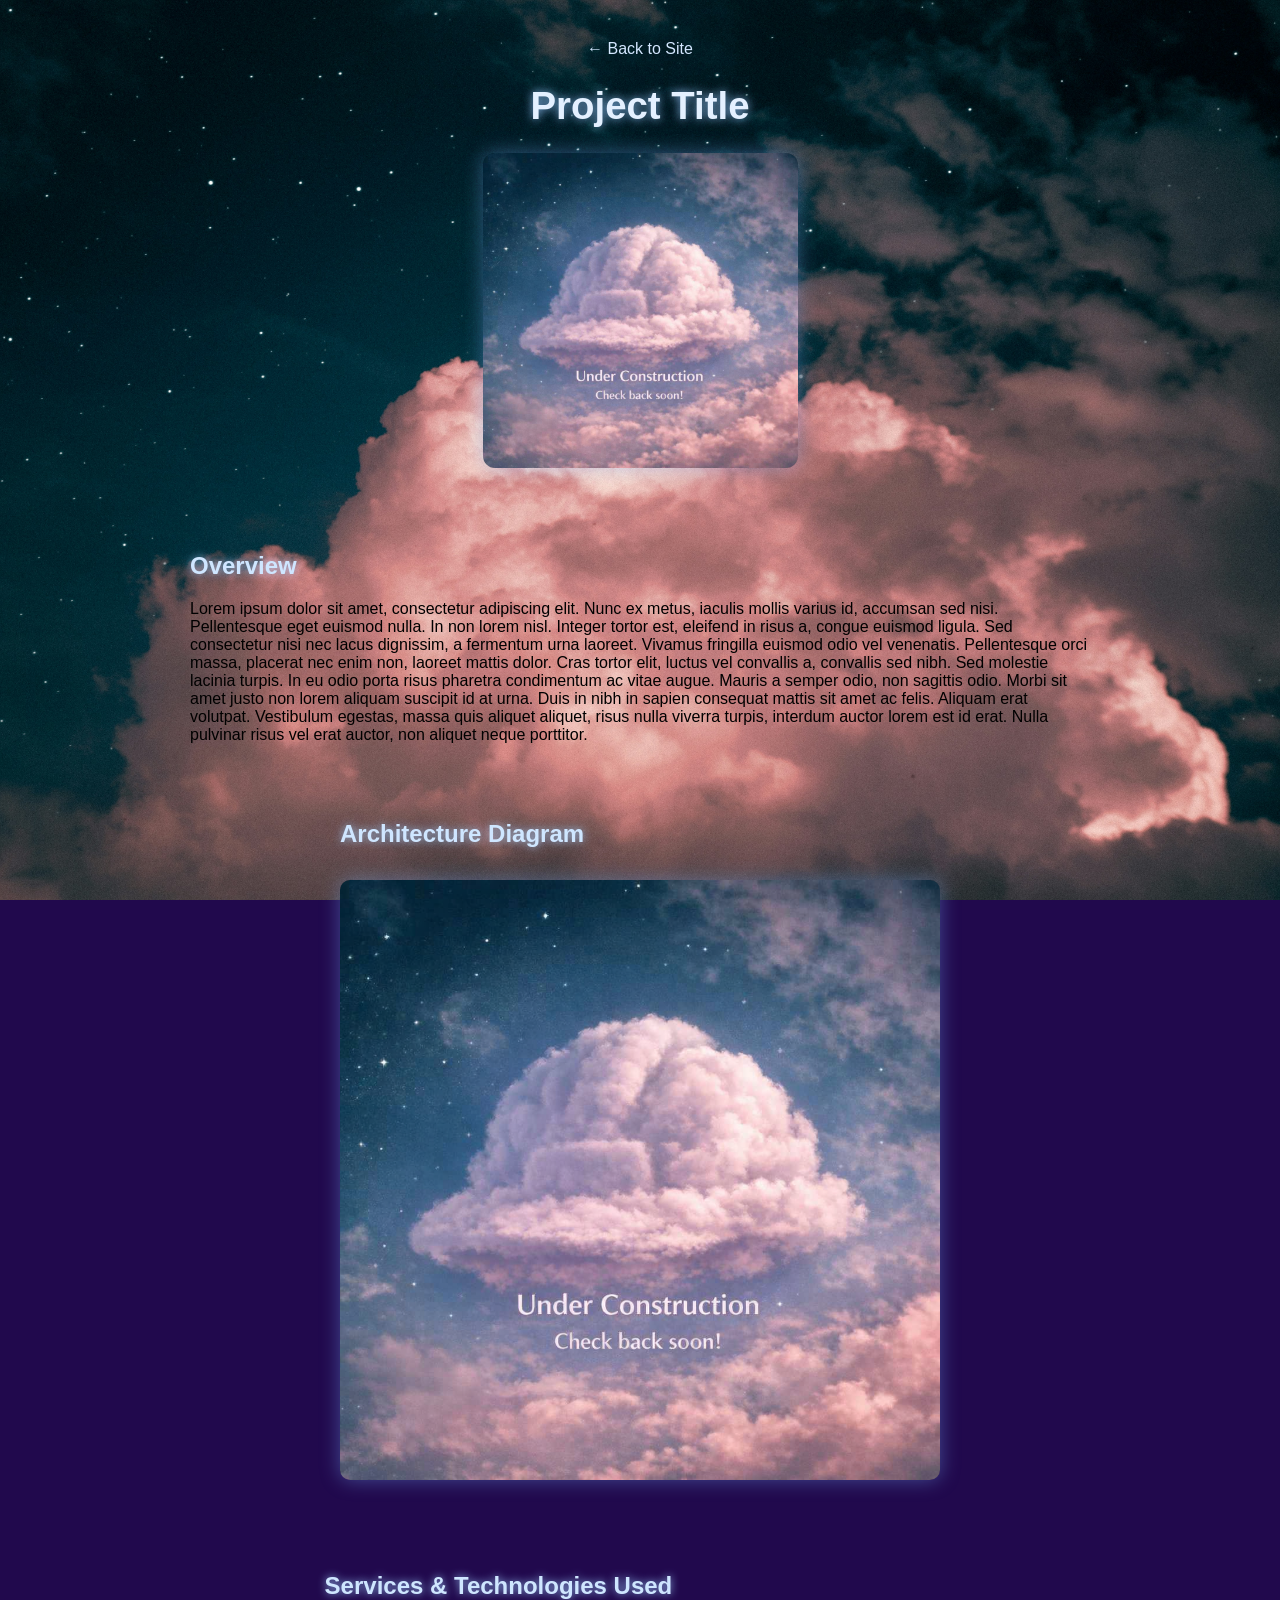
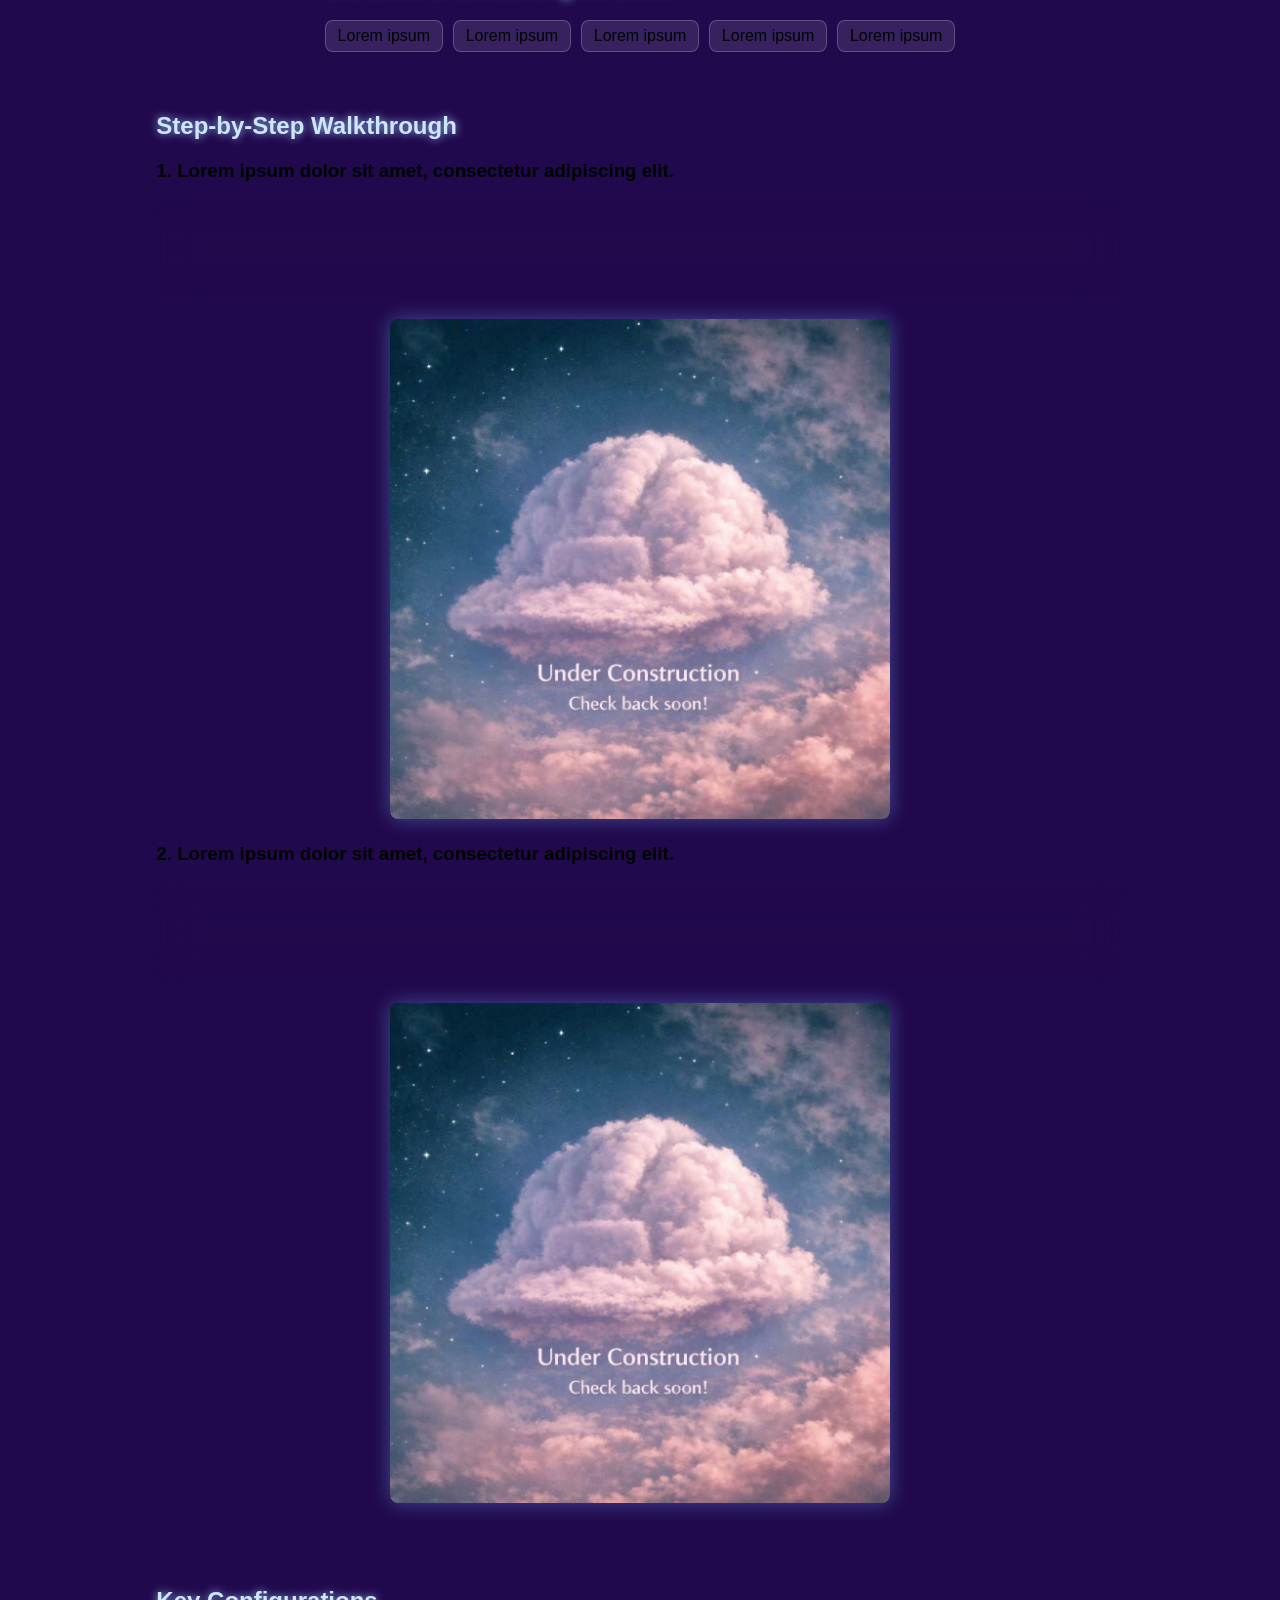
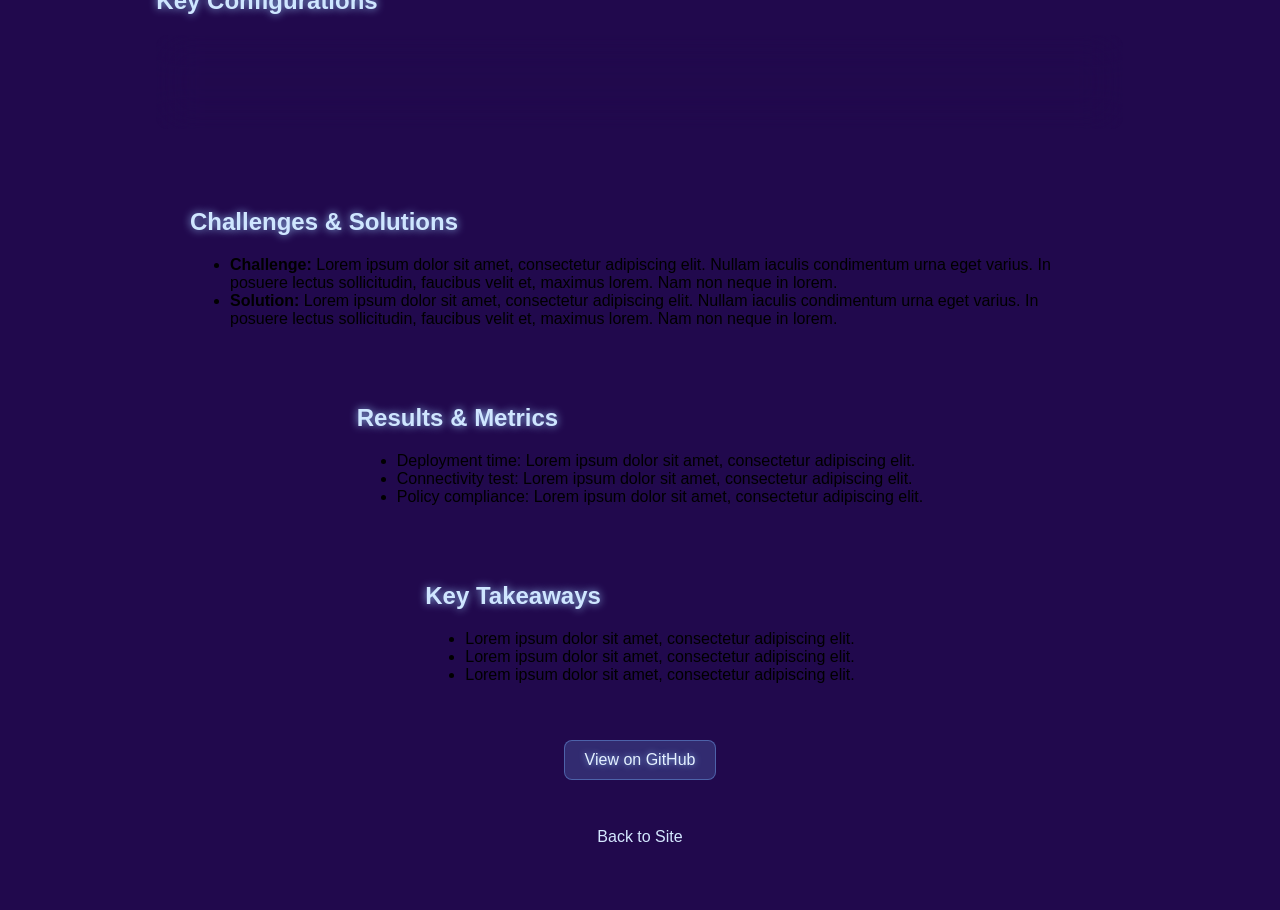
==== projects/ProjectPage1.html @ 09b56ee0 "Refactor file structure + Project 1 page updates" ====
<!DOCTYPE html>
<html lang="en">
<head>
  <meta charset="UTF-8">
  <title>Project Title</title>

  <!-- Global site styles -->
  <link rel="stylesheet" href="../styles.css">

  <!-- Project-specific overrides -->
  <link rel="stylesheet" href="../assets/css/project.css">

  <style>
  html, body {
    overflow: auto !important;
    height: auto !important;
  }
</style>
</head>

<body>

  <div class="page project-page">

    <!-- Navigation Back -->
    <a href="../index.html#projects" class="back-link">← Back to Site</a>

    <!-- 1. Hero Banner -->
    <header class="project-hero">
      <h1 class="project-title">Project Title</h1>
      <img src="../assets/images/site/Under Construction Cloud WITH TEXT.png" alt="Under Construction" class="hero-diagram under-construction-img">
    </header>

    <!-- 2. Overview -->
    <section class="project-section">
      <h2>Overview</h2>
      <p>
        

Lorem ipsum dolor sit amet, consectetur adipiscing elit. Nunc ex metus, iaculis mollis varius id, accumsan sed nisi. Pellentesque eget euismod nulla. In non lorem nisl. Integer tortor est, eleifend in risus a, congue euismod ligula. Sed consectetur nisi nec lacus dignissim, a fermentum urna laoreet. Vivamus fringilla euismod odio vel venenatis. Pellentesque orci massa, placerat nec enim non, laoreet mattis dolor. Cras tortor elit, luctus vel convallis a, convallis sed nibh. Sed molestie lacinia turpis. In eu odio porta risus pharetra condimentum ac vitae augue. Mauris a semper odio, non sagittis odio. Morbi sit amet justo non lorem aliquam suscipit id at urna. Duis in nibh in sapien consequat mattis sit amet ac felis. Aliquam erat volutpat. Vestibulum egestas, massa quis aliquet aliquet, risus nulla viverra turpis, interdum auctor lorem est id erat. Nulla pulvinar risus vel erat auctor, non aliquet neque porttitor. 
      </p>
    </section>

    <!-- 3. Architecture Diagram (Full Width) -->
    <section class="project-section">
      <h2>Architecture Diagram</h2>
      <img src="../assets/images/site/Under Construction Cloud WITH TEXT.png" alt="Architecture Diagram" class="full-diagram architecture-placeholder">
    </section>

    <!-- 4. Services & Technologies Used -->
    <section class="project-section">
      <h2>Services & Technologies Used</h2>
      <div class="service-badges">
        <span class="badge">Lorem ipsum</span>
        <span class="badge">Lorem ipsum</span>
        <span class="badge">Lorem ipsum</span>
        <span class="badge">Lorem ipsum</span>
        <span class="badge">Lorem ipsum</span>
      </div>
    </section>

    <!-- 5. Step-by-Step Walkthrough -->
    <section class="project-section">
      <h2>Step-by-Step Walkthrough</h2>

      <h3>1. Lorem ipsum dolor sit amet, consectetur adipiscing elit.</h3>
      <pre><code>
Lorem ipsum dolor sit amet, consectetur adipiscing elit. Nullam iaculis condimentum urna eget varius.
      </code></pre>

      <img src="../assets/images/site/Under Construction Cloud WITH TEXT.png" class="screenshot screenshot-placeholder">

      <h3>2. Lorem ipsum dolor sit amet, consectetur adipiscing elit.</h3>
      <pre><code>
Lorem ipsum dolor sit amet, consectetur adipiscing elit. Nullam iaculis condimentum urna eget varius.
      </code></pre>

      <img src="../assets/images/site/Under Construction Cloud WITH TEXT.png" class="screenshot screenshot-placeholder">

      <!-- Add as many steps as you want -->
    </section>

    <!-- 6. Key Configurations -->
    <section class="project-section">
      <h2>Key Configurations</h2>
      <pre><code>
Lorem ipsum dolor sit amet, consectetur adipiscing elit. Nullam iaculis condimentum urna eget varius.
      </code></pre>
    </section>

    <!-- 7. Challenges & Solutions -->
    <section class="project-section">
      <h2>Challenges & Solutions</h2>
      <ul>
        <li><strong>Challenge:</strong> Lorem ipsum dolor sit amet, consectetur adipiscing elit. Nullam iaculis condimentum urna eget varius. In posuere lectus sollicitudin, faucibus velit et, maximus lorem. Nam non neque in lorem. </li>
        <li><strong>Solution:</strong> Lorem ipsum dolor sit amet, consectetur adipiscing elit. Nullam iaculis condimentum urna eget varius. In posuere lectus sollicitudin, faucibus velit et, maximus lorem. Nam non neque in lorem. </li>
      </ul>
    </section>

    <!-- 8. Results & Metrics -->
    <section class="project-section">
      <h2>Results & Metrics</h2>
      <ul>
        <li>Deployment time: Lorem ipsum dolor sit amet, consectetur adipiscing elit.</li>
        <li>Connectivity test: Lorem ipsum dolor sit amet, consectetur adipiscing elit.</li>
        <li>Policy compliance: Lorem ipsum dolor sit amet, consectetur adipiscing elit.</li>
      </ul>
    </section>

    <!-- 9. Key Takeaways -->
    <section class="project-section">
      <h2>Key Takeaways</h2>
      <ul>
        <li>Lorem ipsum dolor sit amet, consectetur adipiscing elit.</li>
        <li>Lorem ipsum dolor sit amet, consectetur adipiscing elit.</li>
        <li>Lorem ipsum dolor sit amet, consectetur adipiscing elit.</li>
      </ul>
    </section>

    <!-- 10. GitHub Link -->
    <section class="project-section">
      <a href="https://github.com/Little-Pink-Cloud" class="github-button">View on GitHub</a>
    </section>

    <!-- 11. Navigation -->
    <section class="project-nav">
          <!-- Navigation Back -->
      <a href="../index.html#projects" class="back-link">Back to Site</a>
    </section>

  </div>

</body>
</html>
---- styles.css ----
/* The core CSS for the background */
html, body {
    height: 100vh;
    margin: 0;
    overflow: hidden; /*This prevents the page from scrolling*/
    font-family: sans-serif;
    background-color: #21094d;
    background-image: url("assets/images/site/pinkcloud.jpg");
    background-size: cover;
    background-position: center;
    min-height: 100vh;
    background-attachment: fixed;
}

.site-wrapper {
  display: flex; /* Enables flexbox on the parent container */
  flex-direction: column; /* Stacks children vertically */
  min-height: 100vh; /* Ensures the wrapper is at least the height of the viewport */
}

main {
  flex: 1; /* This makes the main content grow to fill the available space */
  /* Shorthand for flex-grow: 1; flex-shrink: 0; flex-basis: auto; */
}
    .footer {
    position: fixed;
    left: 0;
    bottom: 0;
    padding-bottom: 20px;
    width: 100%;
    text-align: center;
}

/* Chrome, Edge, Safari */
::-webkit-scrollbar {
  width: 14px;
}

::-webkit-scrollbar-track {
  background: rgba(255, 255, 255, 0.05);
  border-radius: 10px;
}

::-webkit-scrollbar-thumb {
  background: radial-gradient(circle at center,
    rgba(255, 240, 255, 1) 20%,
    rgba(220, 170, 255, 0.9) 40%,
    rgba(180, 120, 255, 0.6) 70%,
    rgba(150, 90, 220, 0) 100%
  );
  border-radius: 50%;
  box-shadow:
    0 0 8px rgba(220, 170, 255, 0.9),
    0 0 12px rgba(220, 170, 255, 0.7),
    0 0 18px rgba(220, 170, 255, 0.5);
}

::-webkit-scrollbar-thumb:hover {
  box-shadow:
    0 0 10px rgba(240, 200, 255, 1),
    0 0 16px rgba(240, 200, 255, 0.9),
    0 0 22px rgba(240, 200, 255, 0.7);
}

/* Firefox */
* {
  scrollbar-width: thin;
  scrollbar-color: rgba(220, 170, 255, 0.8) rgba(255, 255, 255, 0.05);
}



/* The core CSS for the centered, moving box */
.centered-box {
    position: fixed; /* Fixes the element relative to the viewport */
    top: 50%; /* Moves the top edge to the vertical midpoint of the viewport */
    left: 50%; /* Moves the left edge to the horizontal midpoint of the viewport */
    transform: translate(-50%, -50%); /* Shifts the element back by half its own width/height to center it perfectly */
    
    /* Styling for the box itself */
    padding: 20px;
    height: 80vh;
    width: 95vh;
    background-color: rgba(6, 63, 86, 0.4);
    text-align: center;
    overflow-y: auto;
    border-radius: 10px;
    box-shadow: 0 4px 8px rgba(0,0,0,0.2);
    z-index: 1000; /* Ensures it stays on top of other content */
}

.textcontents {
    font-size: 16px;
    color: rgb(255, 228, 248);
    font-family: Arial, sans-serif;
    text-align: center; /* Center text within its own flow */
    margin: 0; /* Remove default paragraph margin */
}

.head {
  font-size: 20px;
}

#name {
  font-family: Arial;
  float: right;
  margin-top: 10px;
  margin-right: 4%;
}

/*This element is the color of the hyperlinks on the page.*/
a {
  color: rgb(243, 177, 227);
  text-decoration: none;
}

  .stuff {
    width: 100%;
    margin-left: 10px;
  }

          /* ===== Main wrapper ===== */
    .page {
      min-height: 100vh;
      display: flex;
      flex-direction: column;
      align-items: center;
      padding: 40px 16px 80px;
      text-align: center;
    }
       /* ===== Title ===== */
    .title {
      font-size: clamp(2rem, 4vw, 3rem);
      font-weight: 600;
      color: #cfe6ff;
      text-shadow:
        0 0 8px rgba(159, 207, 255, 0.9),
        0 0 18px rgba(120, 180, 255, 0.7);
      margin-bottom: 24px;
    }

    /* ===== Navigation ===== */
    nav {
      display: flex;
      gap: 32px;
      justify-content: center;
      align-items: center;
      margin-bottom: 48px;
      flex-wrap: wrap;
    }

    nav a {
      color: #d4e7ff;
      text-decoration: none;
      font-size: 1rem;
      letter-spacing: 0.08em;
      text-transform: uppercase;
      text-shadow: 0 0 6px rgba(150, 200, 255, 0.8);
      position: relative;
      padding-bottom: 4px;
      transition: color 0.25s ease, text-shadow 0.25s ease;
    }

    nav a::after {
      content: "";
      position: absolute;
      left: 50%;
      bottom: 0;
      width: 0;
      height: 2px;
      background: linear-gradient(90deg, #7fd0ff, #e0b3ff);
      border-radius: 999px;
      transform: translateX(-50%);
      transition: width 0.25s ease;
      box-shadow: 0 0 8px rgba(127, 208, 255, 0.9);
    }

    nav a:hover {
      color: #ffffff;
      text-shadow:
        0 0 10px rgba(200, 230, 255, 1),
        0 0 20px rgba(160, 210, 255, 0.9);
    }

    nav a:hover::after {
      width: 70%;
    }

    /* Active link style (set via class) */
    nav a.active {
      color: #ffffff;
    }

    nav a.active::after {
      width: 70%;
    }


    /* ===== Placeholder content area ===== */
.content {
  position: fixed;
  top: 58%; /* adjust to taste */
  left: 50%;
  transform: translate(-50%, -50%);
  
  width: 90vw;
  max-width: 700px;
  height: 40vh;

  display: none;
  overflow-y: auto;

  background: radial-gradient(
    circle at top,
    rgba(40, 60, 120, 0.45),
    rgba(5, 10, 30, 0.9)
  );
  border-radius: 18px;
  padding: 32px 20px;
  box-shadow:
    0 0 24px rgba(120, 180, 255, 0.35),
    0 0 80px rgba(40, 60, 120, 0.7);
  border: 1px solid rgba(180, 210, 255, 0.25);
  backdrop-filter: blur(4px);
}


.content h2 {
      font-size: 1.4rem;
      margin-bottom: 12px;
      color: #e4f0ff;
      text-shadow: 0 0 6px rgba(150, 200, 255, 0.8);
}

.content p {
      font-size: 0.98rem;
      line-height: 1.4;
      color: #d0ddf5;
      text-align:left;
}


    @media (max-height: 500px) {
      nav {
        gap: 18px;
      }
      .content {
        width: 90vw;
        height: auto;
        top: 50%;
        max-height: 70vh;
        padding: 24px 16px;
      }
    }

    @keyframes fadeIn {
  from {
    opacity: 0;
  }
  to {
    opacity: 1;
  }
}

@keyframes fadeOut {
  from {
    opacity: 1;
  }
  to {
    opacity: 0;
  }
}

.content {
  display: none;
}

.content.active {
  display: block;
  animation: fadeIn 0.4s ease forwards;
}

.content.fade-out {
  display: block; /* stays visible while fading out */
  animation: fadeOut 0.4s ease forwards;
}


.social-icon-row {
  display: flex;
  justify-content: center;
  align-items: center;
  gap: 3rem;              /* room for GitHub later */
  margin-top: 2.5rem;
}

/* Base icon link */
.social-icon {
  text-decoration: none;
}

/* Circular outline, thin white line, lavender glow */
.icon-circle {
  width: 72px;
  height: 72px;
  border-radius: 50%;
  border: 2px solid rgba(200, 230, 255, 1);
  display: flex;
  justify-content: center;
  align-items: center;
  color: #ffffff;
  position: relative;
  box-shadow: 0 0 10px rgba(186, 148, 255, 0.7); /* lavender glow */
  transition: transform 0.3s ease, box-shadow 0.3s ease;
}

/* “in” text styled like a simple line icon */
.icon-in {
  font-family: system-ui, -apple-system, BlinkMacSystemFont, "Segoe UI", sans-serif;
  font-weight: 700;
  font-size: 28px;
  letter-spacing: 1px;
}

/* Hover glow (no shimmer) */
.social-icon:hover .icon-circle {
  transform: scale(1.08);
  box-shadow:
    0 0 10px rgba(206, 178, 255, 1),
    0 0 20px rgba(206, 178, 255, 0.8),
    0 0 30px rgba(206, 178, 255, 0.6);
}

.icon-github { font-family: system-ui, sans-serif; font-size: 28px; font-weight: 700; letter-spacing: 1px; }

@keyframes shimmer {
  0% {
    transform: translateX(0) skewX(-20deg);
    opacity: 0;
  }
  30% {
    opacity: 1;
  }
  100% {
    transform: translateX(220%) skewX(-20deg);
    opacity: 0;
  }
}
.projects-grid {
  display: grid;
  gap: 2rem;
  padding: 2rem;
  max-width: 900px;
  margin: 0 auto;
  grid-template-columns: repeat(auto-fit, minmax(260px, 1fr));
}

.project-card {
  background: rgba(255, 255, 255, 0.08);
  border: 1px solid rgba(255, 255, 255, 0.2);
  border-radius: 12px;
  padding: 2rem;
  text-align: center;
  cursor: pointer;
  transition: transform 0.2s ease, box-shadow 0.2s ease;

  display: block;        /* makes the link behave like a card */
  text-decoration: none; /* removes underline */
  color: inherit;        /* keeps your text color */
}

.project-card:hover {
  transform: translateY(-6px);
  box-shadow: 0 0 20px rgba(255, 180, 255, 0.89);
}

#projects.content {

  width: 100%;
  max-width: 1100px;
  height: auto;
  max-height: 45vh;

  margin: 0 auto;
  padding: 2rem;
}



.project-page {
  max-width: 900px;
  margin: 0 auto;
  padding-bottom: 4rem;
}

.back-link {
  color: #d4e7ff;
  text-decoration: none;
}

.project-title {
  font-size: 2.4rem;
  color: #e4f0ff;
  text-shadow: 0 0 10px rgba(150, 200, 255, 0.9);
}

.hero-diagram {
  width: 100%;
  border-radius: 12px;
  margin-top: 1rem;
  box-shadow: 0 0 20px rgba(120, 180, 255, 0.4);
}

.project-section {
  margin-top: 2.5rem;
  text-align: left;
}

.project-section h2 {
  color: #cfe6ff;
  text-shadow: 0 0 8px rgba(159, 207, 255, 0.9);
}

.service-badges {
  display: flex;
  flex-wrap: wrap;
  gap: 0.6rem;
}

.badge {
  background: rgba(255, 255, 255, 0.1);
  padding: 6px 12px;
  border-radius: 8px;
  border: 1px solid rgba(255, 255, 255, 0.2);
}

.screenshot, .full-diagram {
  width: 100%;
  border-radius: 10px;
  margin: 1rem 0;
  box-shadow: 0 0 20px rgba(120, 180, 255, 0.4);
}

.github-button {
  display: inline-block;
  padding: 10px 20px;
  background: rgba(120, 180, 255, 0.2);
  border: 1px solid rgba(120, 180, 255, 0.4);
  border-radius: 8px;
  color: #e4f0ff;
  text-decoration: none;
  text-shadow: 0 0 6px rgba(150, 200, 255, 0.8);
}

.project-nav {
  display: flex;
  justify-content: space-between;
  margin-top: 3rem;
}

.nav-link {
  color: #d4e7ff;
  text-decoration: none;
}

/* Project Page Code Blocks Styled Like Content Box */
.project-section pre {
  background-color: rgba(6, 63, 86, 1);
    background: radial-gradient(
    circle at top,
    rgba(40, 60, 120, 0.45),
    rgba(5, 10, 30, 0.9)
  );
  border: 1px solid rgba(255, 255, 255, 0.25);
  backdrop-filter: blur(20px);

  padding: 1.2rem 1.4rem;
  border-radius: 12px;
  margin: 1.2rem 0;

  box-shadow: 0 0 18px rgba(180, 200, 255, 0.25);
  overflow-x: auto;
}

.project-section code {
  color: #e8f1ff; /* soft cloud-blue text */
  font-family: Consolas, Monaco, "Courier New", monospace;
  font-size: 0.95rem;
  color: #e4f0ff;

}

.project-nav,
.nav-links {
  display: flex;
  justify-content: center;
  gap: 3rem;
  margin-top: 3rem;
}

.nav-link {
  color: #d4e7ff;
  text-decoration: none;
}
---- assets/css/project.css ----
body {
    background-image: url("../images/site/pinkcloud.jpg");
    background-size: cover;
    background-repeat: no-repeat;
    background-attachment: fixed;
}

.hero-diagram {
    max-width: 350px;
    width: 90%;
    height: auto;
    margin: 1.5rem auto;
    display: block;
}

.under-construction-img {
    max-width: 350px;
    width: 90%;
    height: auto;
    display: block;
    margin: 1.5rem auto;
}

.architecture-placeholder {
    max-width: 600px;
    width: 100%;
    height: auto;
    display: block;
    margin: 2rem auto;
}

.screenshot-placeholder {
    max-width: 500px;
    width: 100%;
    height: auto;
    display: block;
    margin: 1.5rem auto;
    border-radius: 8px; /* optional polish */
}
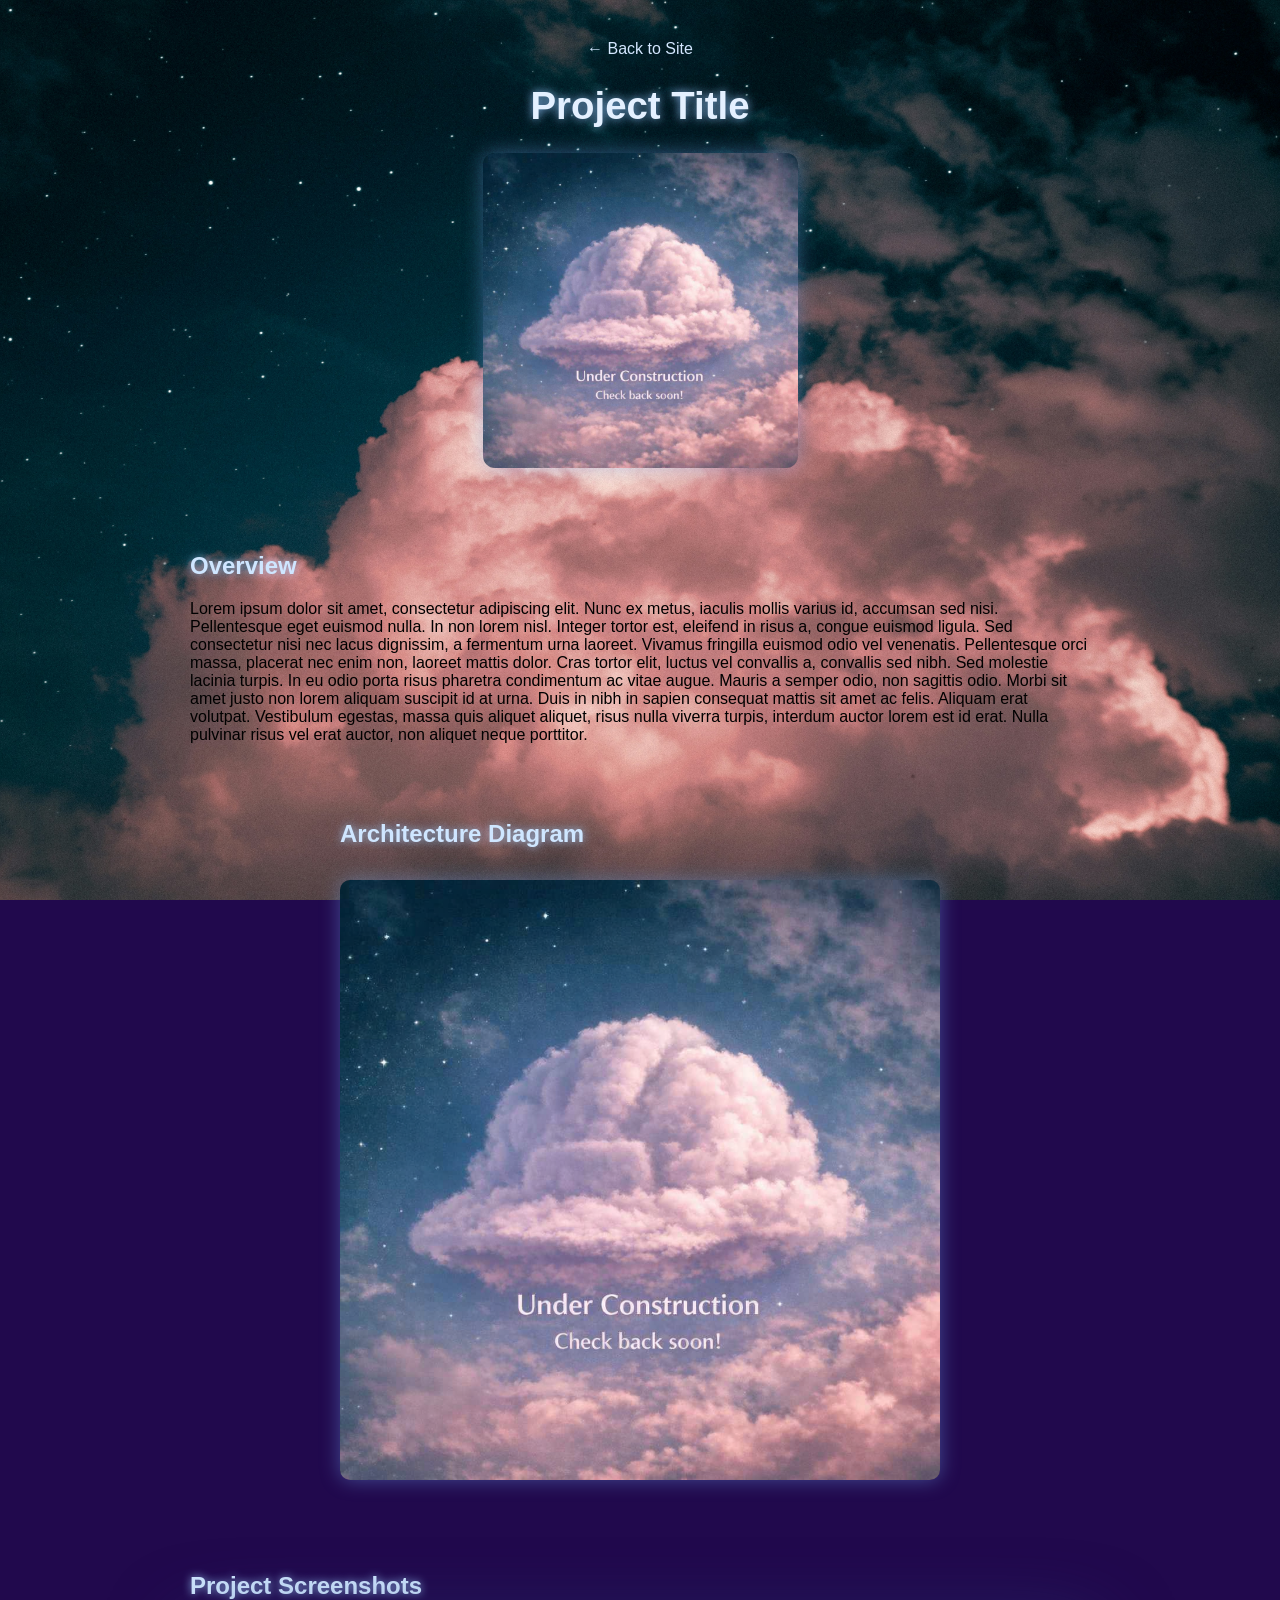
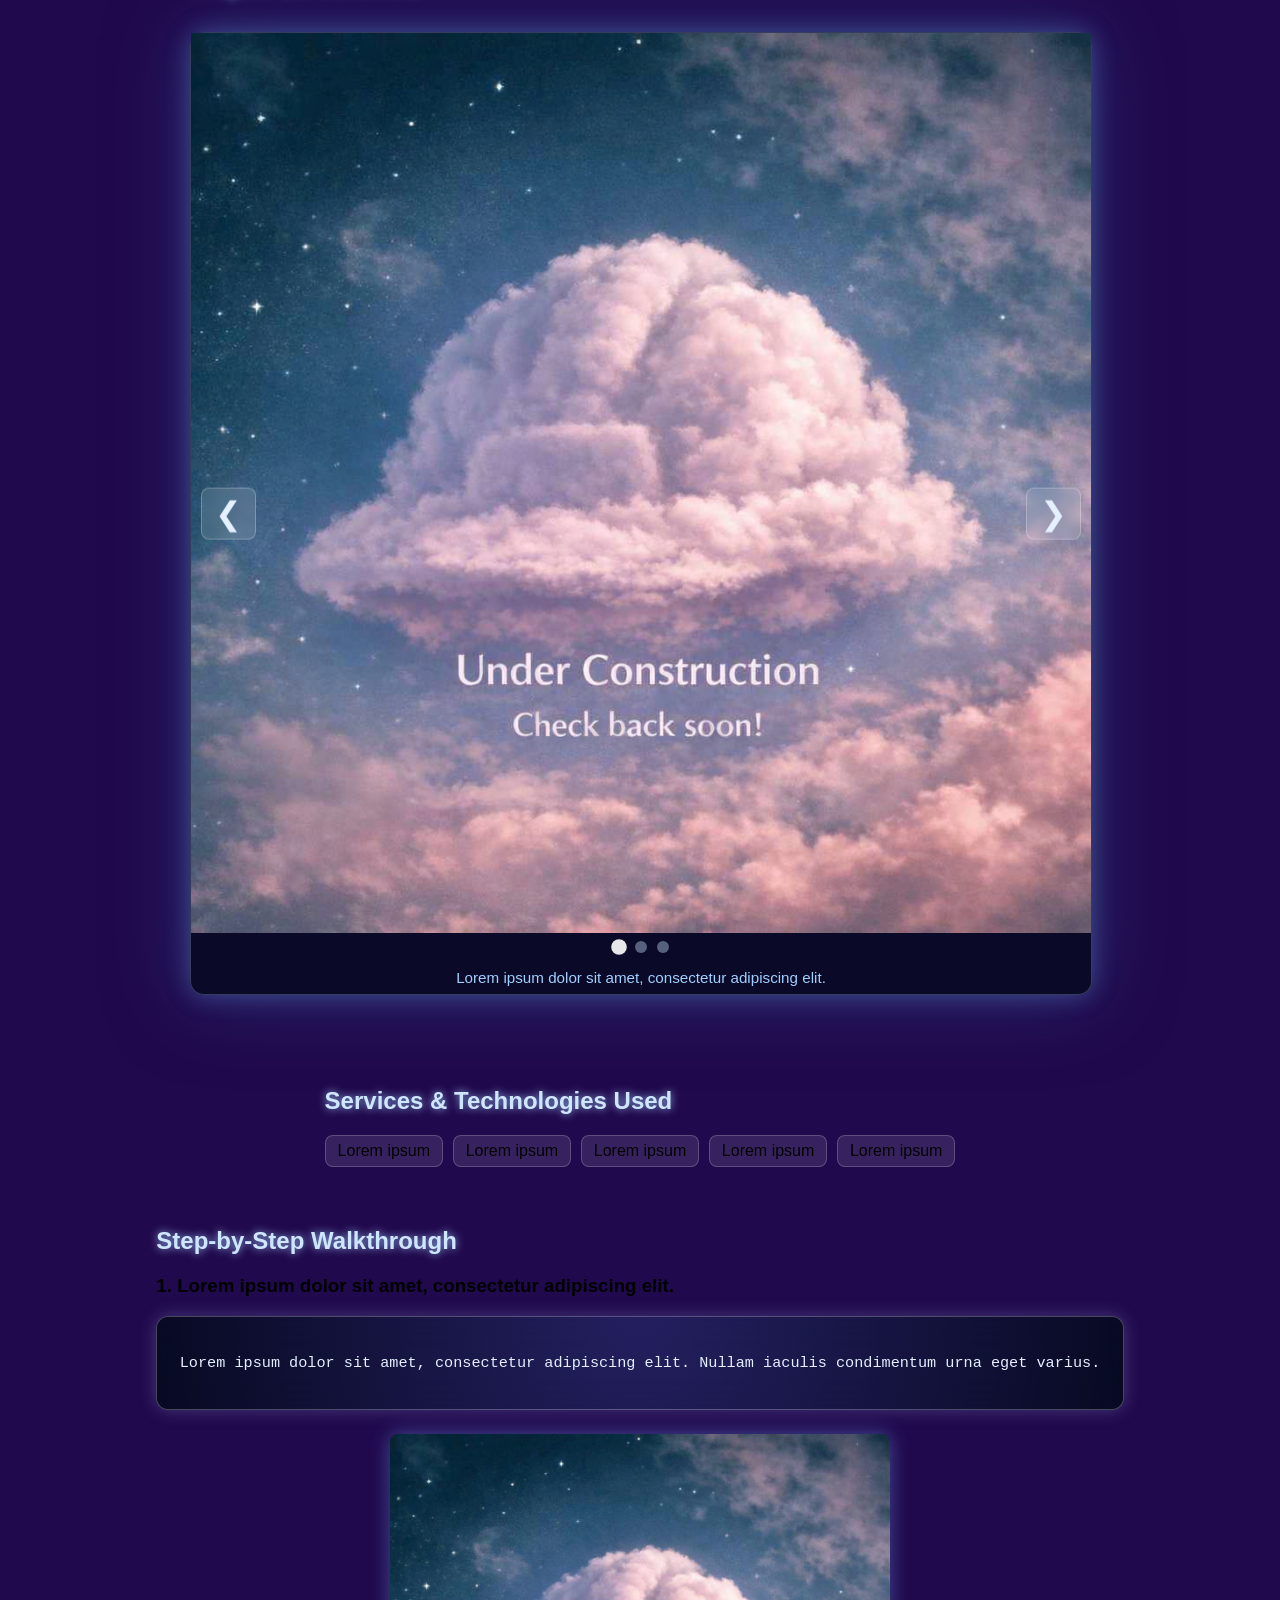
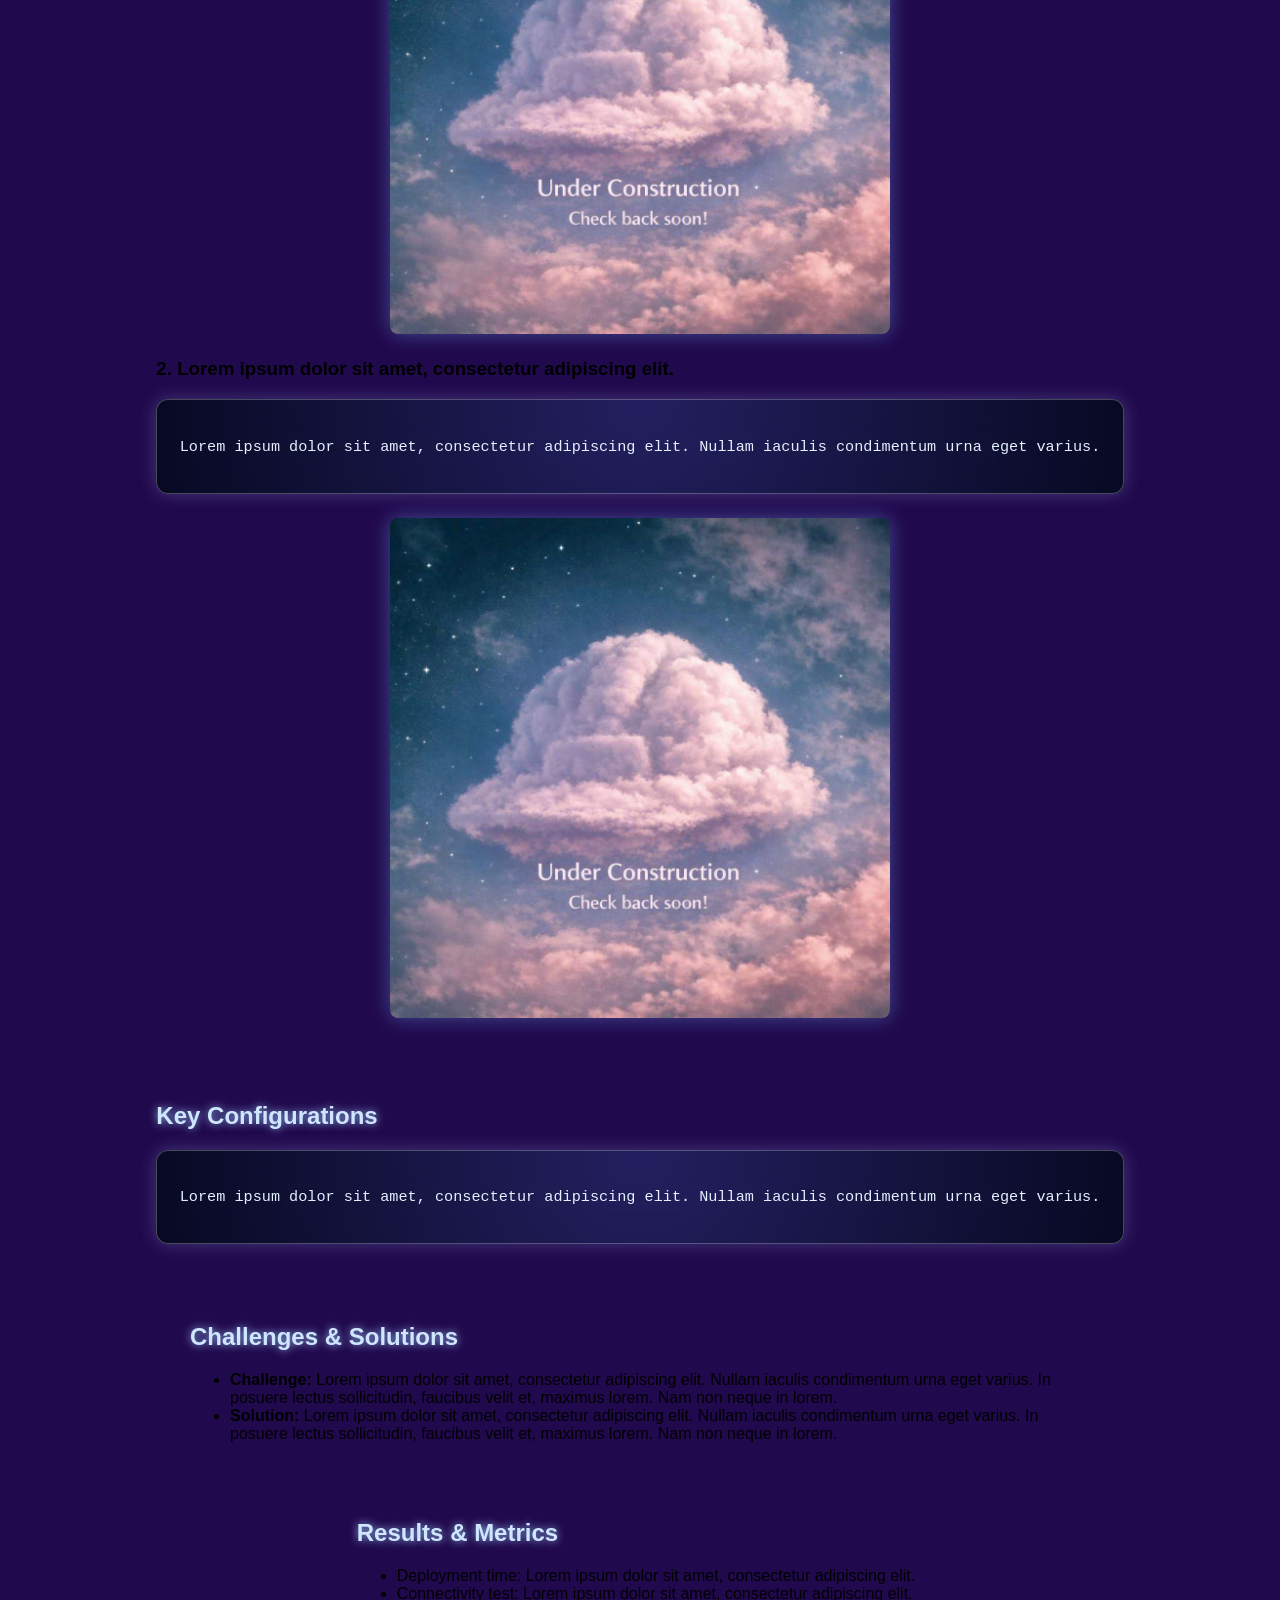
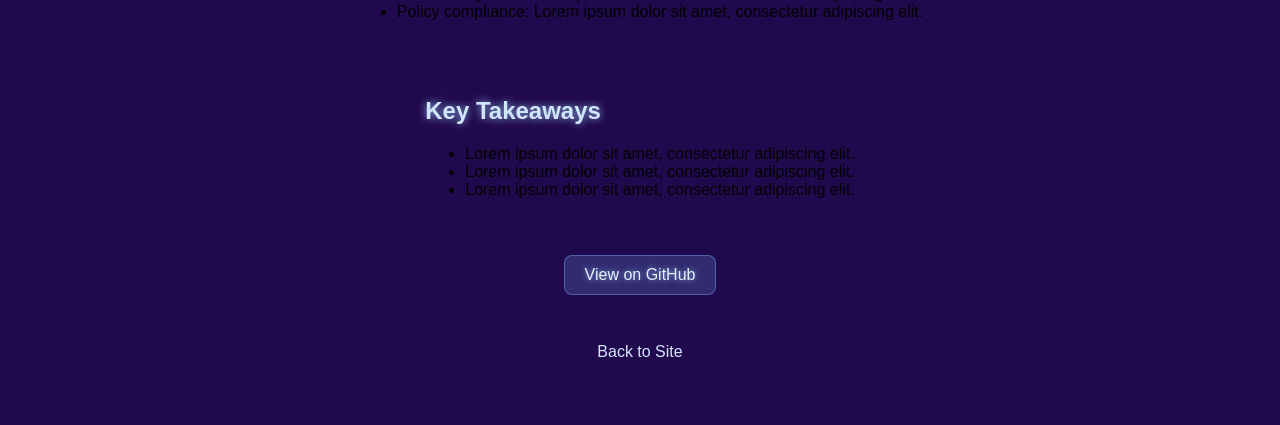
==== commit cd3619db: "Addition of carousel, overall site text updates, removal of About Me section, addition of project se" ====
--- a/projects/ProjectPage1.html
+++ b/projects/ProjectPage1.html
@@ -28,7 +28,7 @@
     <!-- 1. Hero Banner -->
     <header class="project-hero">
       <h1 class="project-title">Project Title</h1>
-      <img src="../assets/images/site/Under Construction Cloud WITH TEXT.png" alt="Under Construction" class="hero-diagram under-construction-img">
+      <img src="../assets/images/site/Under-Construction-Cloud-WITH-TEXT.png" alt="Under Construction" class="hero-diagram under-construction-img">
     </header>
 
     <!-- 2. Overview -->
@@ -44,8 +44,35 @@
     <!-- 3. Architecture Diagram (Full Width) -->
     <section class="project-section">
       <h2>Architecture Diagram</h2>
-      <img src="../assets/images/site/Under Construction Cloud WITH TEXT.png" alt="Architecture Diagram" class="full-diagram architecture-placeholder">
-    </section>
+      <img src="../assets/images/site/Under-Construction-Cloud-WITH-TEXT.png" alt="Architecture Diagram" class="full-diagram architecture-placeholder">
+    </section>
+
+<section class="project-section">
+  <h2>Project Screenshots</h2>
+
+  <div class="carousel" data-carousel>
+    <button class="carousel-btn prev" data-carousel-prev>❮</button>
+
+    <div class="carousel-track" data-carousel-track>
+      <div class="carousel-slide active" data-caption="Lorem ipsum dolor sit amet, consectetur adipiscing elit.">
+        <img src="../assets/images/site/Under-Construction-Cloud-WITH-TEXT.png" alt="Project Screenshot">
+      </div>
+      <div class="carousel-slide" data-caption="Lorem ipsum dolor sit amet, consectetur adipiscing elit.">
+        <img src="../assets/images/site/Under-Construction-Cloud-WITH-TEXT.png" alt="Project Screenshot">
+      </div>
+            <div class="carousel-slide" data-caption="Lorem ipsum dolor sit amet, consectetur adipiscing elit.">
+        <img src="../assets/images/site/Under-Construction-Cloud-WITH-TEXT.png" alt="Project Screenshot">
+      </div>
+    </div>
+
+    <button class="carousel-btn next" data-carousel-next>❯</button>
+
+    <div class="carousel-dots" data-carousel-dots></div>
+
+    <div class="carousel-caption-below" data-carousel-caption></div>
+
+  </div>
+</section>
 
     <!-- 4. Services & Technologies Used -->
     <section class="project-section">
@@ -68,14 +95,14 @@
 Lorem ipsum dolor sit amet, consectetur adipiscing elit. Nullam iaculis condimentum urna eget varius.
       </code></pre>
 
-      <img src="../assets/images/site/Under Construction Cloud WITH TEXT.png" class="screenshot screenshot-placeholder">
+      <img src="../assets/images/site/Under-Construction-Cloud-WITH-TEXT.png" alt="Project Screenshot" class="screenshot screenshot-placeholder">
 
       <h3>2. Lorem ipsum dolor sit amet, consectetur adipiscing elit.</h3>
       <pre><code>
 Lorem ipsum dolor sit amet, consectetur adipiscing elit. Nullam iaculis condimentum urna eget varius.
       </code></pre>
 
-      <img src="../assets/images/site/Under Construction Cloud WITH TEXT.png" class="screenshot screenshot-placeholder">
+      <img src="../assets/images/site/Under-Construction-Cloud-WITH-TEXT.png" alt="Project Screenshot" class="screenshot screenshot-placeholder">
 
       <!-- Add as many steps as you want -->
     </section>
@@ -130,5 +157,84 @@
 
   </div>
 
+  <script>
+document.addEventListener("DOMContentLoaded", () => {
+  const carousels = document.querySelectorAll("[data-carousel]");
+
+  carousels.forEach(carousel => {
+    const track = carousel.querySelector("[data-carousel-track]");
+    const slides = Array.from(track.children);
+    const prevBtn = carousel.querySelector("[data-carousel-prev]");
+    const nextBtn = carousel.querySelector("[data-carousel-next]");
+    const dotsContainer = carousel.querySelector("[data-carousel-dots]");
+
+    /* ⭐ NEW: caption element */
+    const captionBox = carousel.querySelector("[data-carousel-caption]");
+
+    let currentIndex = 0;
+
+    /* ===== Create Dots ===== */
+    slides.forEach((_, i) => {
+      const dot = document.createElement("button");
+      if (i === 0) dot.classList.add("active");
+      dotsContainer.appendChild(dot);
+
+      dot.addEventListener("click", () => goToSlide(i));
+    });
+
+    const dots = Array.from(dotsContainer.children);
+
+    /* ===== Slide Logic ===== */
+    function goToSlide(index) {
+      slides[currentIndex].classList.remove("active");
+      dots[currentIndex].classList.remove("active");
+
+      currentIndex = index;
+
+      slides[currentIndex].classList.add("active");
+      dots[currentIndex].classList.add("active");
+
+      /* ⭐ NEW: Update caption */
+      const caption = slides[currentIndex].dataset.caption || "";
+      captionBox.textContent = caption;
+    }
+
+    /* ⭐ Initialize caption on load */
+    const initialCaption = slides[0].dataset.caption || "";
+    captionBox.textContent = initialCaption;
+
+    prevBtn.addEventListener("click", () => {
+      const newIndex = (currentIndex - 1 + slides.length) % slides.length;
+      goToSlide(newIndex);
+    });
+
+    nextBtn.addEventListener("click", () => {
+      const newIndex = (currentIndex + 1) % slides.length;
+      goToSlide(newIndex);
+    });
+
+    /* ===== Swipe Support ===== */
+    let startX = 0;
+
+    track.addEventListener("touchstart", e => {
+      startX = e.touches[0].clientX;
+    });
+
+    track.addEventListener("touchend", e => {
+      const endX = e.changedTouches[0].clientX;
+      const diff = endX - startX;
+
+      if (Math.abs(diff) > 50) {
+        if (diff > 0) {
+          prevBtn.click();
+        } else {
+          nextBtn.click();
+        }
+      }
+    });
+  });
+});
+</script>
+
 </body>
 </html>
--- a/styles.css
+++ b/styles.css
@@ -301,8 +301,8 @@
 
 /* Circular outline, thin white line, lavender glow */
 .icon-circle {
-  width: 72px;
-  height: 72px;
+  width: 58px;
+  height: 58px;
   border-radius: 50%;
   border: 2px solid rgba(200, 230, 255, 1);
   display: flex;
@@ -364,7 +364,11 @@
   cursor: pointer;
   transition: transform 0.2s ease, box-shadow 0.2s ease;
 
-  display: block;        /* makes the link behave like a card */
+  min-height: 50px; /* adjust to taste */
+  display: flex;
+  justify-content: center;
+  align-items: center;
+  text-align: center;
   text-decoration: none; /* removes underline */
   color: inherit;        /* keeps your text color */
 }
--- a/assets/css/project.css
+++ b/assets/css/project.css
@@ -36,4 +36,124 @@
     display: block;
     margin: 1.5rem auto;
     border-radius: 8px; /* optional polish */
+}
+
+/* ===== Carousel Container ===== */
+.carousel {
+  position: relative;
+  display: block;
+  width: min(100%, 900px);
+  margin: 2rem auto;
+  border-radius: 14px;
+  overflow: visible;
+  box-shadow:
+    0 0 24px rgba(120, 180, 255, 0.35),
+    0 0 80px rgba(40, 60, 120, 0.7);
+  border: 1px solid rgba(180, 210, 255, 0.25);
+  background:rgba(5, 10, 30, 0.8)
+}
+
+
+/* ===== Slides ===== */
+.carousel-track {
+  position: relative;
+  width: 100%;
+  height: auto;
+}
+
+.carousel-slide {
+  position: absolute;
+  top: 0;
+  left: 0;
+  width: 100%;
+  opacity: 0;
+  transition: opacity 0.8s ease-in-out;
+}
+
+.carousel-slide.active {
+  position: relative;
+  opacity: 1;
+}
+
+.carousel-slide img {
+  width: 100%;
+  height: auto;
+  object-fit: contain;
+  display: block;
+  object-position: center bottom;  /* keeps the crop centered */
+}
+
+/* ===== Navigation Buttons ===== */
+.carousel-btn {
+  position: absolute;
+  top: 50%;
+  transform: translateY(-50%);
+  background: rgba(255, 255, 255, 0.12);
+  border: 1px solid rgba(255, 255, 255, 0.25);
+  color: #e4f0ff;
+  font-size: 2rem;
+  padding: 0.4rem 0.8rem;
+  border-radius: 8px;
+  cursor: pointer;
+  z-index: 10;
+  backdrop-filter: blur(4px);
+  transition: background 0.25s ease, box-shadow 0.25s ease;
+}
+
+.carousel-btn:hover {
+  background: rgba(255, 255, 255, 0.25);
+  box-shadow:
+    0 0 10px rgba(206, 178, 255, 1),
+    0 0 20px rgba(206, 178, 255, 0.8);
+}
+
+.carousel-btn.prev {
+  left: 10px;
+}
+
+.carousel-btn.next {
+  right: 10px;
+}
+
+/* ===== Dots ===== */
+.carousel-dots {
+  display: flex;
+  justify-content: center;
+  gap: 10px;
+  padding: .5rem 0;
+}
+
+.carousel-dots button {
+  width: 12px;
+  height: 12px;
+  border-radius: 50%;
+  border: none;
+  background: rgba(200, 230, 255, 0.4);
+  cursor: pointer;
+  transition: transform 0.25s ease, background 0.25s ease;
+}
+
+.carousel-dots button.active {
+  background: rgba(255, 255, 255, 0.9);
+  transform: scale(1.3);
+}
+
+/* ===== Captions ===== */
+.carousel .carousel-caption-below {
+  text-align: center;
+  font-size: 0.95rem;
+  color: rgb(159, 207, 255);
+  padding: 0.5rem 1rem;
+  border-radius: 8px;
+  max-width: 90%;
+  margin-left: auto;
+  margin-right: auto;
+}
+
+/* ===== Responsive ===== */
+@media (max-width: 600px) {
+  .carousel-btn {
+    font-size: 1.4rem;
+    padding: 0.3rem 0.6rem;
+  }
 }
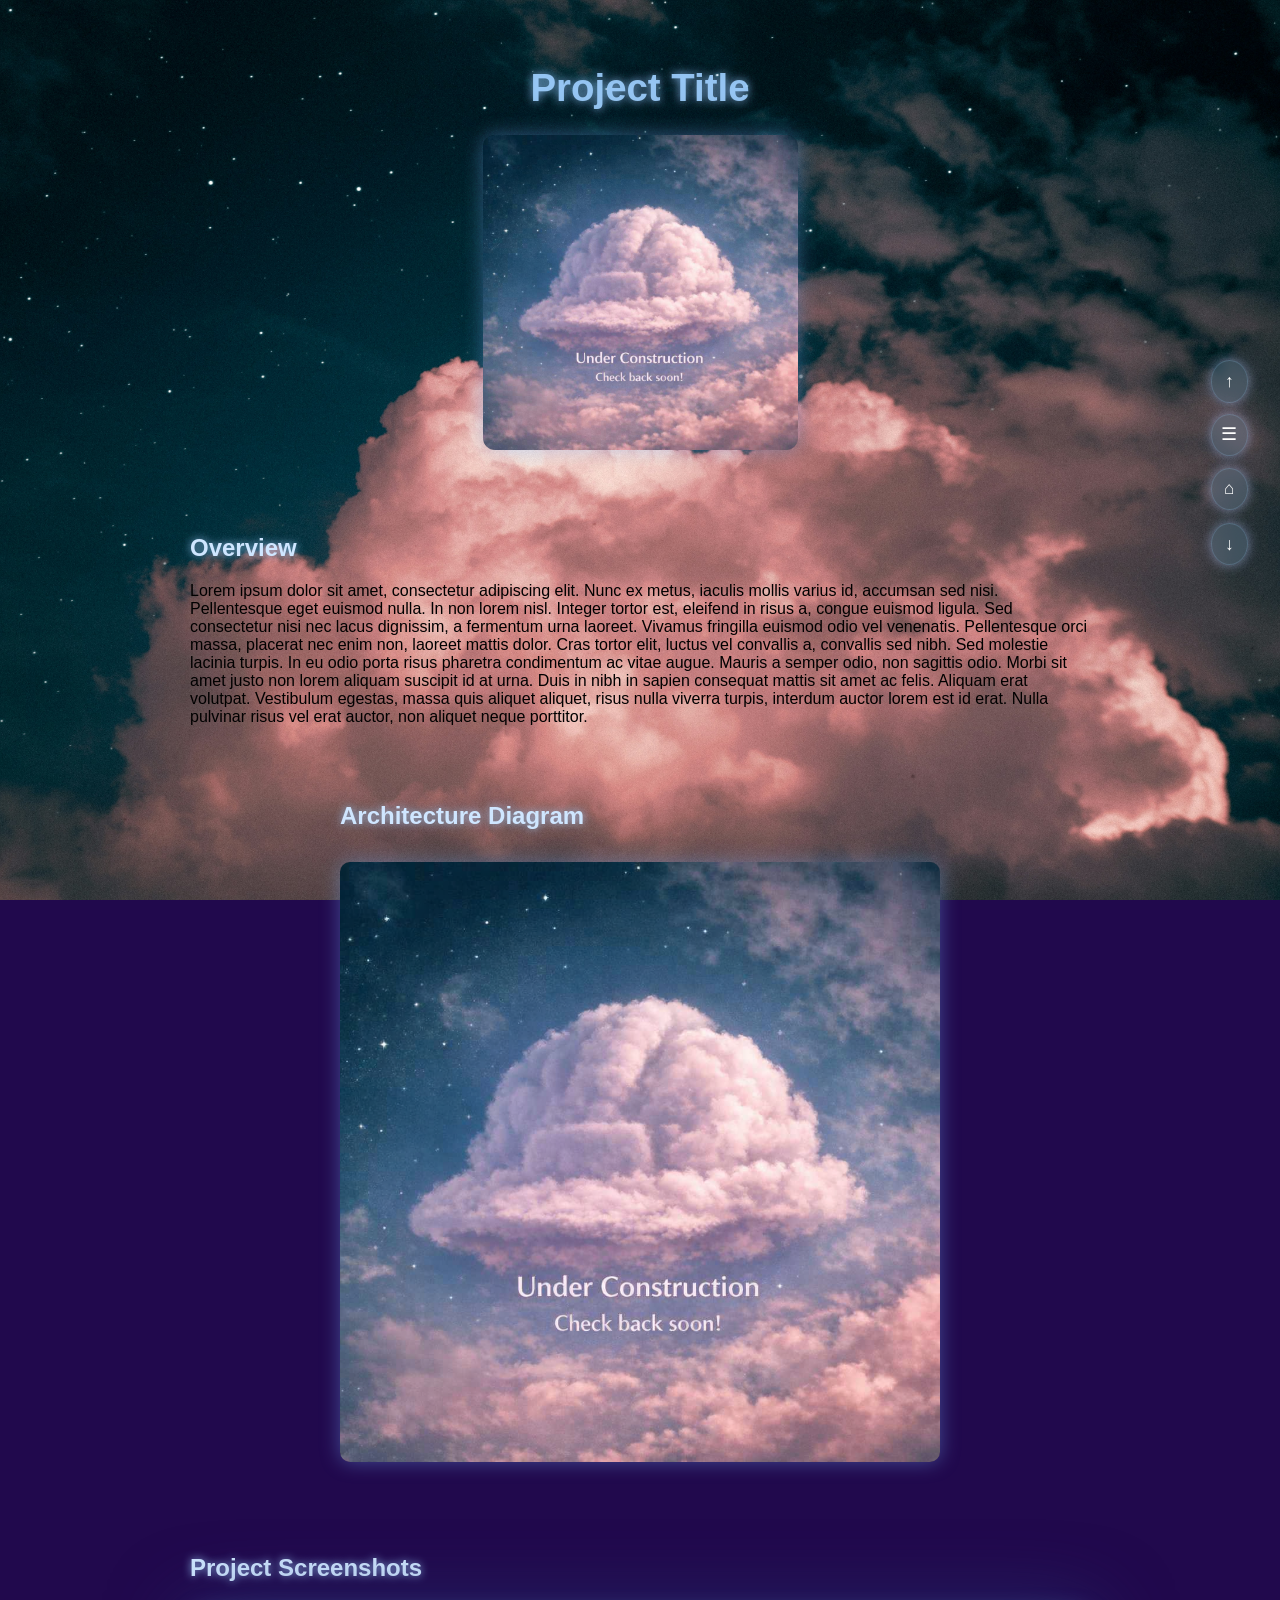
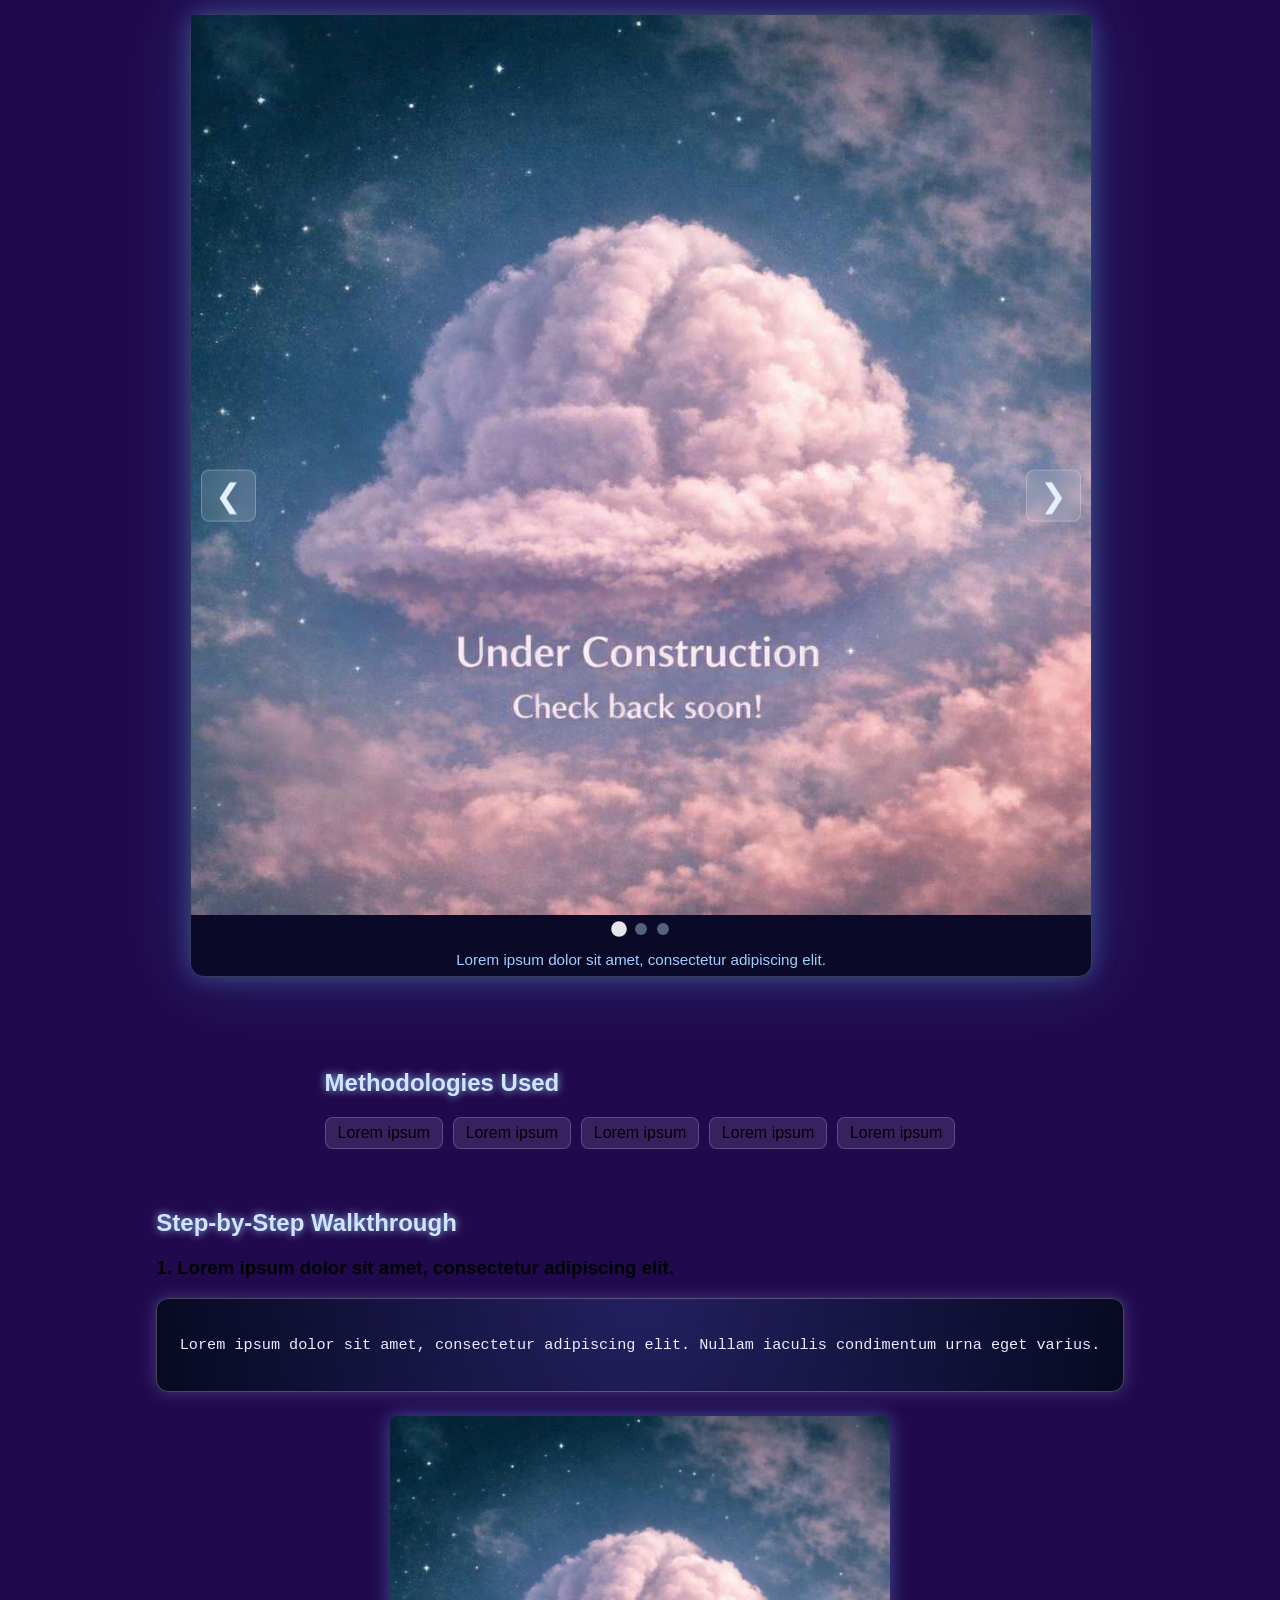
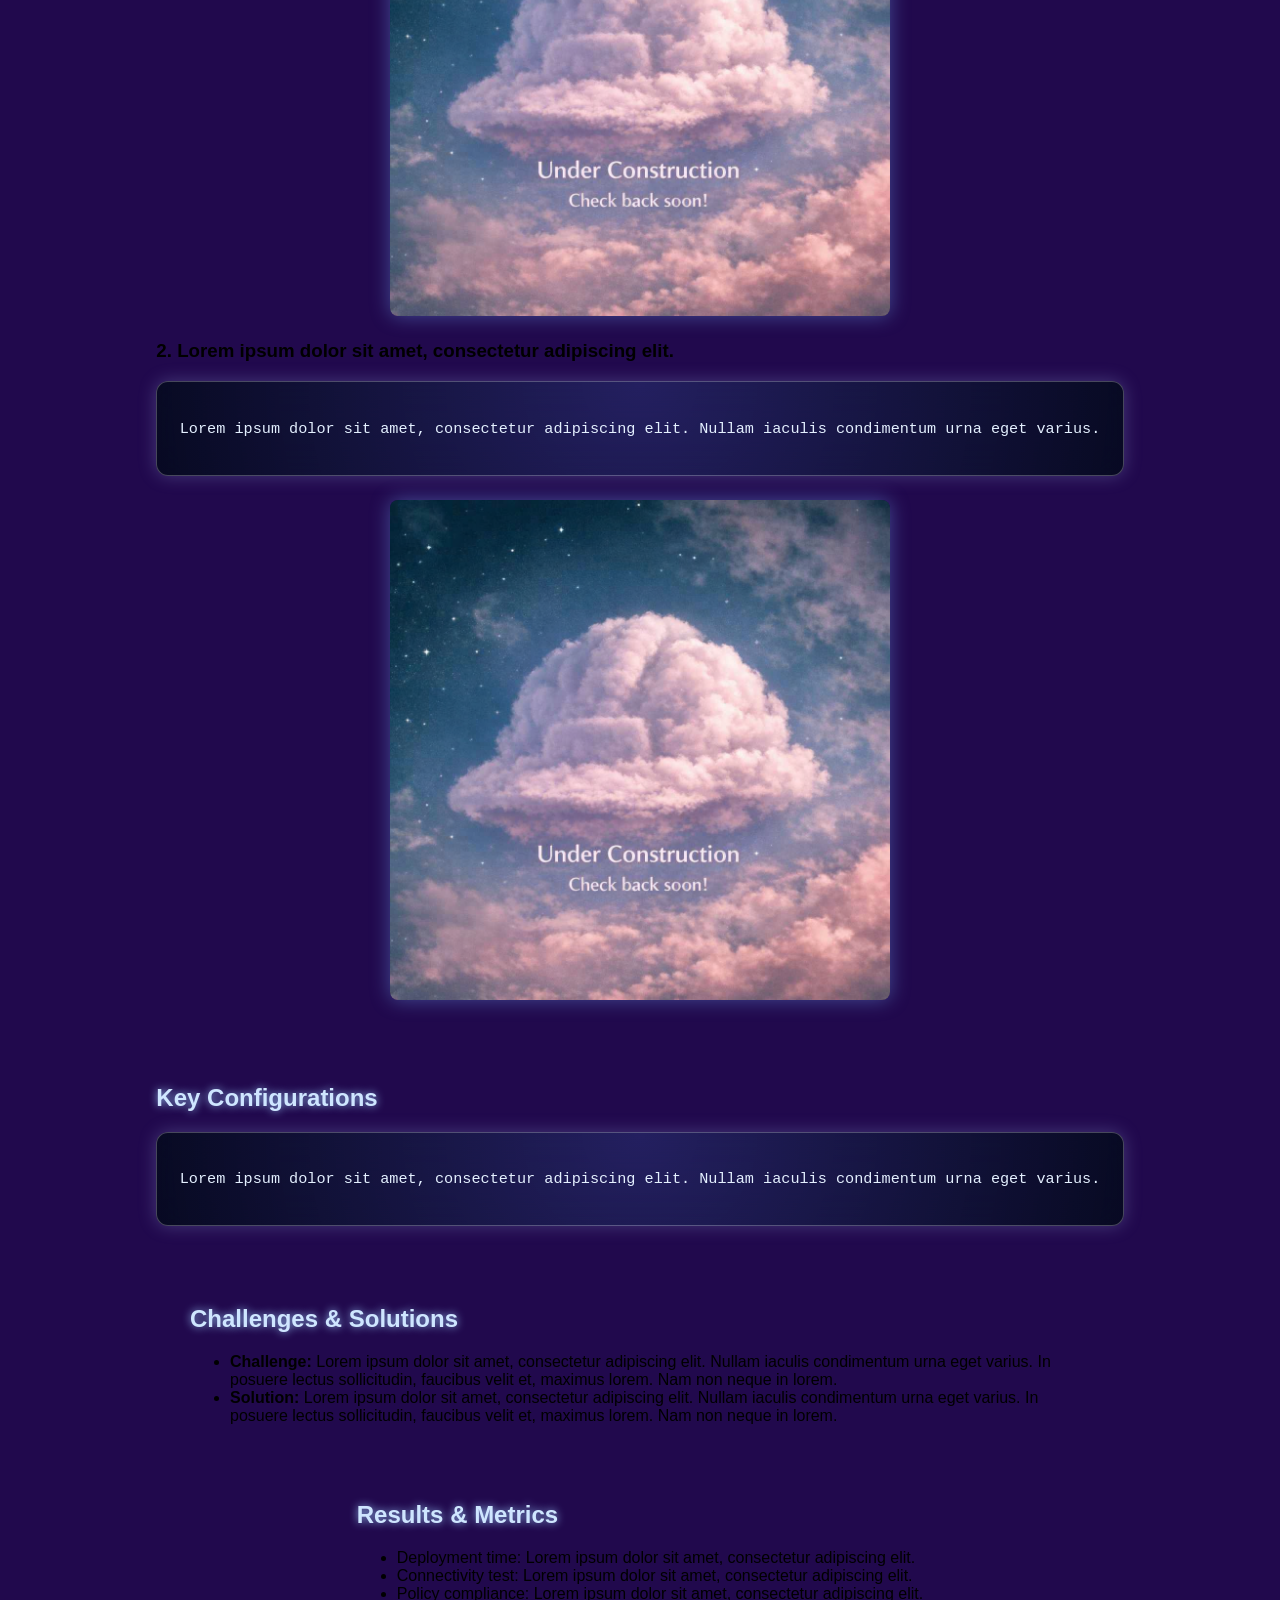
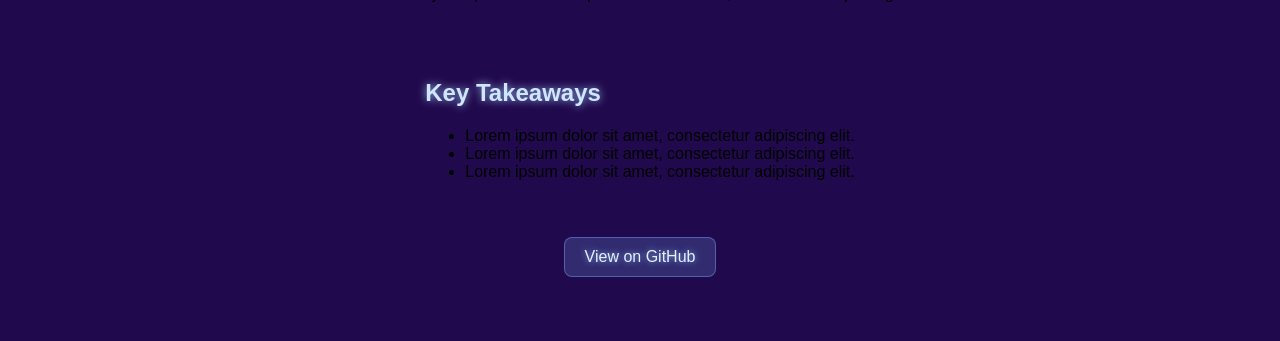
==== commit 493a717a: "Finalization of navigation updates to project template." ====
--- a/projects/ProjectPage1.html
+++ b/projects/ProjectPage1.html
@@ -22,8 +22,30 @@
 
   <div class="page project-page">
 
-    <!-- Navigation Back -->
-    <a href="../index.html#projects" class="back-link">← Back to Site</a>
+    <!-- Floating Navigation Toggle + Utility Bar -->
+<div class="floating-nav-tools">
+    <button class="nav-icon" onclick="scrollToTop()" data-label="Scroll to Top">↑</button>
+  <button id="navToggle" class="nav-icon" data-label="Toggle Navigation">☰</button>
+  <a href="../index.html" class="nav-icon" data-label="Back to Site">⌂</a>
+  <button class="nav-icon" onclick="scrollToBottom()" data-label="Scroll to Bottom">↓</button>
+</div>
+
+<!-- Celestial Floating Navigation Panel -->
+<nav id="floatingNav" class="floating-nav">
+  <h3 class="nav-title">Project Navigation</h3>
+  <ul>
+    <li><a href="#overview">Overview</a></li>
+    <li><a href="#architecture">Architecture Diagram</a></li>
+    <li><a href="#screenshots">Project Screenshots</a></li>
+    <li><a href="#methodologies">Methodologies Used</a></li>
+    <li><a href="#walkthrough">Step-by-Step Walkthrough</a></li>
+    <li><a href="#configurations">Key Configurations</a></li>
+    <li><a href="#challenges">Challenges & Solutions</a></li>
+    <li><a href="#results">Results & Metrics</a></li>
+    <li><a href="#takeaways">Key Takeaways</a></li>
+    <li><a href="#github">View Project on GitHub</a></li>
+  </ul>
+</nav>
 
     <!-- 1. Hero Banner -->
     <header class="project-hero">
@@ -32,7 +54,7 @@
     </header>
 
     <!-- 2. Overview -->
-    <section class="project-section">
+    <section class="project-section" id="overview">
       <h2>Overview</h2>
       <p>
         
@@ -42,12 +64,12 @@
     </section>
 
     <!-- 3. Architecture Diagram (Full Width) -->
-    <section class="project-section">
+    <section class="project-section" id="architecture">
       <h2>Architecture Diagram</h2>
       <img src="../assets/images/site/Under-Construction-Cloud-WITH-TEXT.png" alt="Architecture Diagram" class="full-diagram architecture-placeholder">
     </section>
 
-<section class="project-section">
+<section class="project-section" id="screenshots">
   <h2>Project Screenshots</h2>
 
   <div class="carousel" data-carousel>
@@ -74,9 +96,9 @@
   </div>
 </section>
 
-    <!-- 4. Services & Technologies Used -->
-    <section class="project-section">
-      <h2>Services & Technologies Used</h2>
+    <!-- 4. Methodologies Used -->
+    <section class="project-section" id="methodologies">
+      <h2>Methodologies Used</h2>
       <div class="service-badges">
         <span class="badge">Lorem ipsum</span>
         <span class="badge">Lorem ipsum</span>
@@ -87,7 +109,7 @@
     </section>
 
     <!-- 5. Step-by-Step Walkthrough -->
-    <section class="project-section">
+    <section class="project-section" id="walkthrough">
       <h2>Step-by-Step Walkthrough</h2>
 
       <h3>1. Lorem ipsum dolor sit amet, consectetur adipiscing elit.</h3>
@@ -108,7 +130,7 @@
     </section>
 
     <!-- 6. Key Configurations -->
-    <section class="project-section">
+    <section class="project-section" id="configurations">
       <h2>Key Configurations</h2>
       <pre><code>
 Lorem ipsum dolor sit amet, consectetur adipiscing elit. Nullam iaculis condimentum urna eget varius.
@@ -116,7 +138,7 @@
     </section>
 
     <!-- 7. Challenges & Solutions -->
-    <section class="project-section">
+    <section class="project-section" id="challenges">
       <h2>Challenges & Solutions</h2>
       <ul>
         <li><strong>Challenge:</strong> Lorem ipsum dolor sit amet, consectetur adipiscing elit. Nullam iaculis condimentum urna eget varius. In posuere lectus sollicitudin, faucibus velit et, maximus lorem. Nam non neque in lorem. </li>
@@ -125,7 +147,7 @@
     </section>
 
     <!-- 8. Results & Metrics -->
-    <section class="project-section">
+    <section class="project-section" id="results">
       <h2>Results & Metrics</h2>
       <ul>
         <li>Deployment time: Lorem ipsum dolor sit amet, consectetur adipiscing elit.</li>
@@ -135,7 +157,7 @@
     </section>
 
     <!-- 9. Key Takeaways -->
-    <section class="project-section">
+    <section class="project-section" id="takeaways">
       <h2>Key Takeaways</h2>
       <ul>
         <li>Lorem ipsum dolor sit amet, consectetur adipiscing elit.</li>
@@ -145,16 +167,9 @@
     </section>
 
     <!-- 10. GitHub Link -->
-    <section class="project-section">
+    <section class="project-section" id="github">
       <a href="https://github.com/Little-Pink-Cloud" class="github-button">View on GitHub</a>
     </section>
-
-    <!-- 11. Navigation -->
-    <section class="project-nav">
-          <!-- Navigation Back -->
-      <a href="../index.html#projects" class="back-link">Back to Site</a>
-    </section>
-
   </div>
 
   <script>
@@ -235,6 +250,58 @@
   });
 });
 </script>
-
+<script>
+  // Toggle floating nav
+  document.getElementById("navToggle").addEventListener("click", () => {
+    const nav = document.getElementById("floatingNav");
+    const toggle = document.getElementById("navToggle");
+
+    nav.classList.toggle("open");
+
+    // ✨ Darken the nav toggle when active
+    toggle.classList.toggle("active");
+  });
+
+  // Smooth scroll
+  document.querySelectorAll('.floating-nav a').forEach(link => {
+    link.addEventListener('click', e => {
+      e.preventDefault();
+      const target = document.querySelector(link.getAttribute('href'));
+      target.scrollIntoView({ behavior: 'smooth' });
+    });
+  });
+
+  // Highlight nav link only when clicked
+  const sections = document.querySelectorAll("section[id]");
+  const navLinks = document.querySelectorAll(".floating-nav a");
+
+  document.querySelectorAll('.floating-nav a').forEach(link => {
+    link.addEventListener('click', () => {
+      document.querySelectorAll('.floating-nav a').forEach(l => l.classList.remove('active'));
+      link.classList.add('active');
+    });
+  });
+
+  // Utility buttons
+  function scrollToTop() {
+    window.scrollTo({ top: 0, behavior: "smooth" });
+  }
+
+  function scrollToBottom() {
+    window.scrollTo({ top: document.body.scrollHeight, behavior: "smooth" });
+  }
+
+  // Bottom nav dropdown toggle
+document.querySelector(".dropdown-toggle").addEventListener("click", () => {
+  document.querySelector(".proj-dropdown").classList.toggle("open");
+});
+
+document.addEventListener("click", (e) => {
+  const dropdown = document.querySelector(".proj-dropdown");
+  if (!dropdown.contains(e.target)) {
+    dropdown.classList.remove("open");
+  }
+});
+</script>
 </body>
 </html>
--- a/styles.css
+++ b/styles.css
@@ -370,7 +370,7 @@
   align-items: center;
   text-align: center;
   text-decoration: none; /* removes underline */
-  color: inherit;        /* keeps your text color */
+  color: rgba(159, 207, 255, 0.9);
 }
 
 .project-card:hover {
@@ -404,7 +404,7 @@
 
 .project-title {
   font-size: 2.4rem;
-  color: #e4f0ff;
+  color: rgba(159, 207, 255, 0.9);
   text-shadow: 0 0 10px rgba(150, 200, 255, 0.9);
 }
 
--- a/assets/css/project.css
+++ b/assets/css/project.css
@@ -3,6 +3,143 @@
     background-size: cover;
     background-repeat: no-repeat;
     background-attachment: fixed;
+}
+
+.nav-icon {
+  position: relative;
+}
+
+/* Tooltip */
+.nav-icon::after {
+  content: attr(data-label);
+  position: absolute;
+  right: 120%;
+  top: 50%;
+  transform: translateY(-50%);
+  background:  rgba(140, 184, 255, 0.1);
+  padding: 6px 10px;
+  border-radius: 8px;
+  color: #fff;
+  font-size: 0.75rem;
+  white-space: nowrap;
+  opacity: 0;
+  pointer-events: none;
+  backdrop-filter: blur(6px);
+  border: 1px solid rgba(180, 220, 255, 0.35);
+  box-shadow: 0 0 10px rgba(159, 162, 255, 0.879);
+  transition: opacity 0.25s ease, transform 0.25s ease;
+}
+
+/* Show on hover */
+.nav-icon:hover::after {
+  opacity: 1;
+  transform: translateY(-50%) translateX(-4px);
+}
+
+/* Floating Utility Bar */
+.floating-nav-tools {
+  position: fixed;
+  right: 2rem;
+  top: 40%;
+  display: flex;
+  flex-direction: column;
+  gap: 0.75rem;
+  z-index: 9999;
+}
+
+.nav-icon {
+  background: rgba(159, 207, 255, 0.2);
+  border: 1px solid rgba(159, 207, 255, 0.2);
+  backdrop-filter: blur(6px);
+  box-shadow: 0 0 12px rgba(180, 200, 255, 0.55);
+  color: #fff;
+  padding: 0.6rem;
+  border-radius: 50%;
+  cursor: pointer;
+  font-size: 1.1rem;
+  transition: all 0.25s ease;
+}
+
+.nav-icon:hover {
+  background: rgba(140, 184, 255, 0.1);
+  transform: scale(1.1);
+}
+
+/* Floating Navigation Panel */
+.floating-nav {
+  position: fixed;
+  right: 5rem;
+  top: 20%;
+  width: 240px;
+  padding: 1.5rem;
+  background: rgba(140, 184, 255, 0.1);
+  border: 1px solid rgba(180, 221, 255, 0.35);
+  border-radius: 16px;
+  backdrop-filter: blur(14px);
+  box-shadow: 0 0 35px rgba(160, 203, 255, 0.35);
+  color: #fff;
+  z-index: 9998;
+  opacity: 0;
+  pointer-events: none;
+  transform: translateX(20px);
+  transition: all 0.35s ease;
+}
+
+.floating-nav.open {
+  opacity: 1;
+  pointer-events: auto;
+  transform: translateX(0);
+}
+
+.floating-nav .nav-title {
+  font-size: 1.1rem;
+  margin-bottom: 1rem;
+  letter-spacing: 0.5px;
+  text-shadow: 0 0 6px rgba(255, 255, 255, 0.4);
+}
+
+.floating-nav ul {
+  list-style: none;
+  padding: 0;
+  margin: 0;
+}
+
+.floating-nav li {
+  margin-bottom: 0.75rem;
+}
+
+.floating-nav a {
+  color: #fff;
+  text-decoration: none;
+  font-size: 0.95rem;
+  opacity: 0.85;
+  transition: opacity 0.2s ease, text-shadow 0.2s ease;
+}
+
+.floating-nav a:hover,
+.floating-nav a.active {
+  opacity: 1;
+  text-shadow: 0 0 8px rgba(255, 255, 255, 0.6);
+}
+
+/* Mobile */
+@media (max-width: 768px) {
+  .floating-nav {
+    right: 1rem;
+    width: 80%;
+    top: auto;
+    bottom: 2rem;
+  }
+
+  .floating-nav-tools {
+    right: 1rem;
+  }
+}
+
+/* Darken nav toggle when active */
+#navToggle.active {
+  background: rgba(140, 184, 255, 0.1);
+  border-color: rgba(80, 120, 160, 0.6);
 }
 
 .hero-diagram {
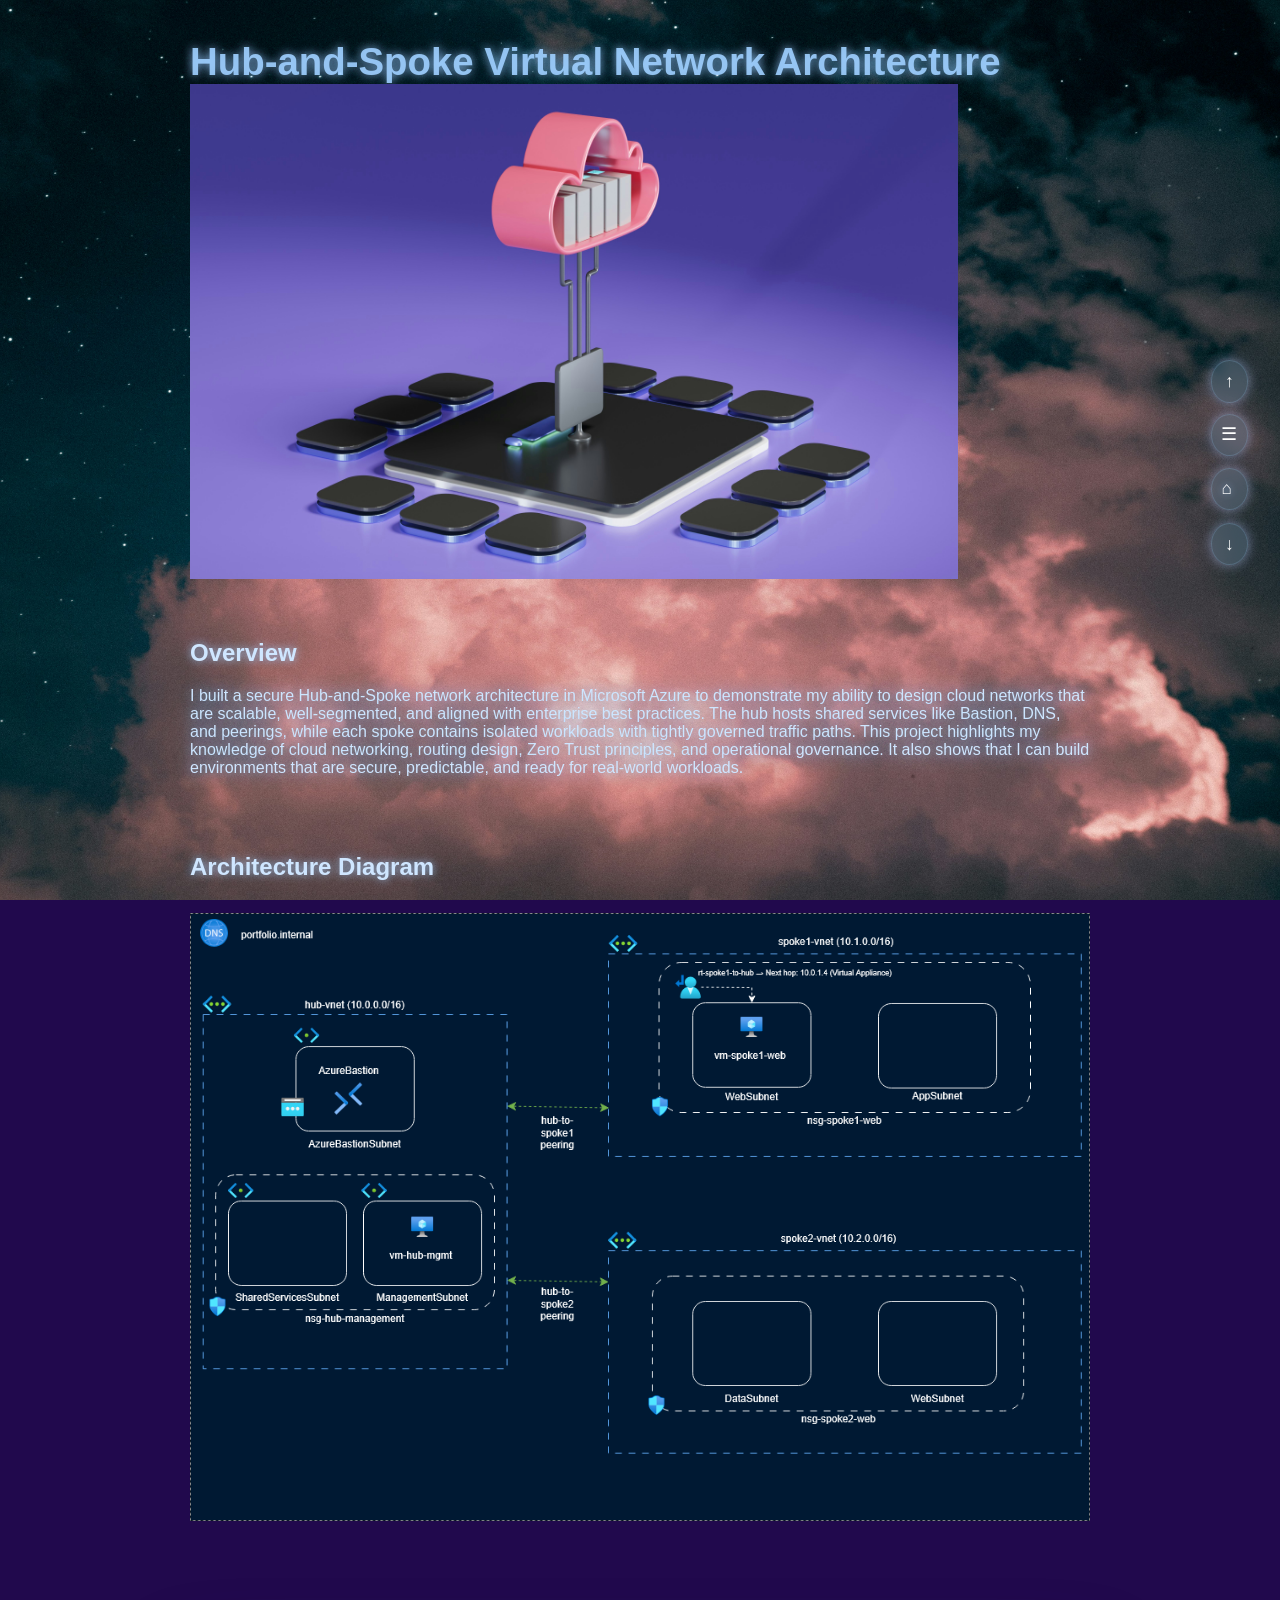
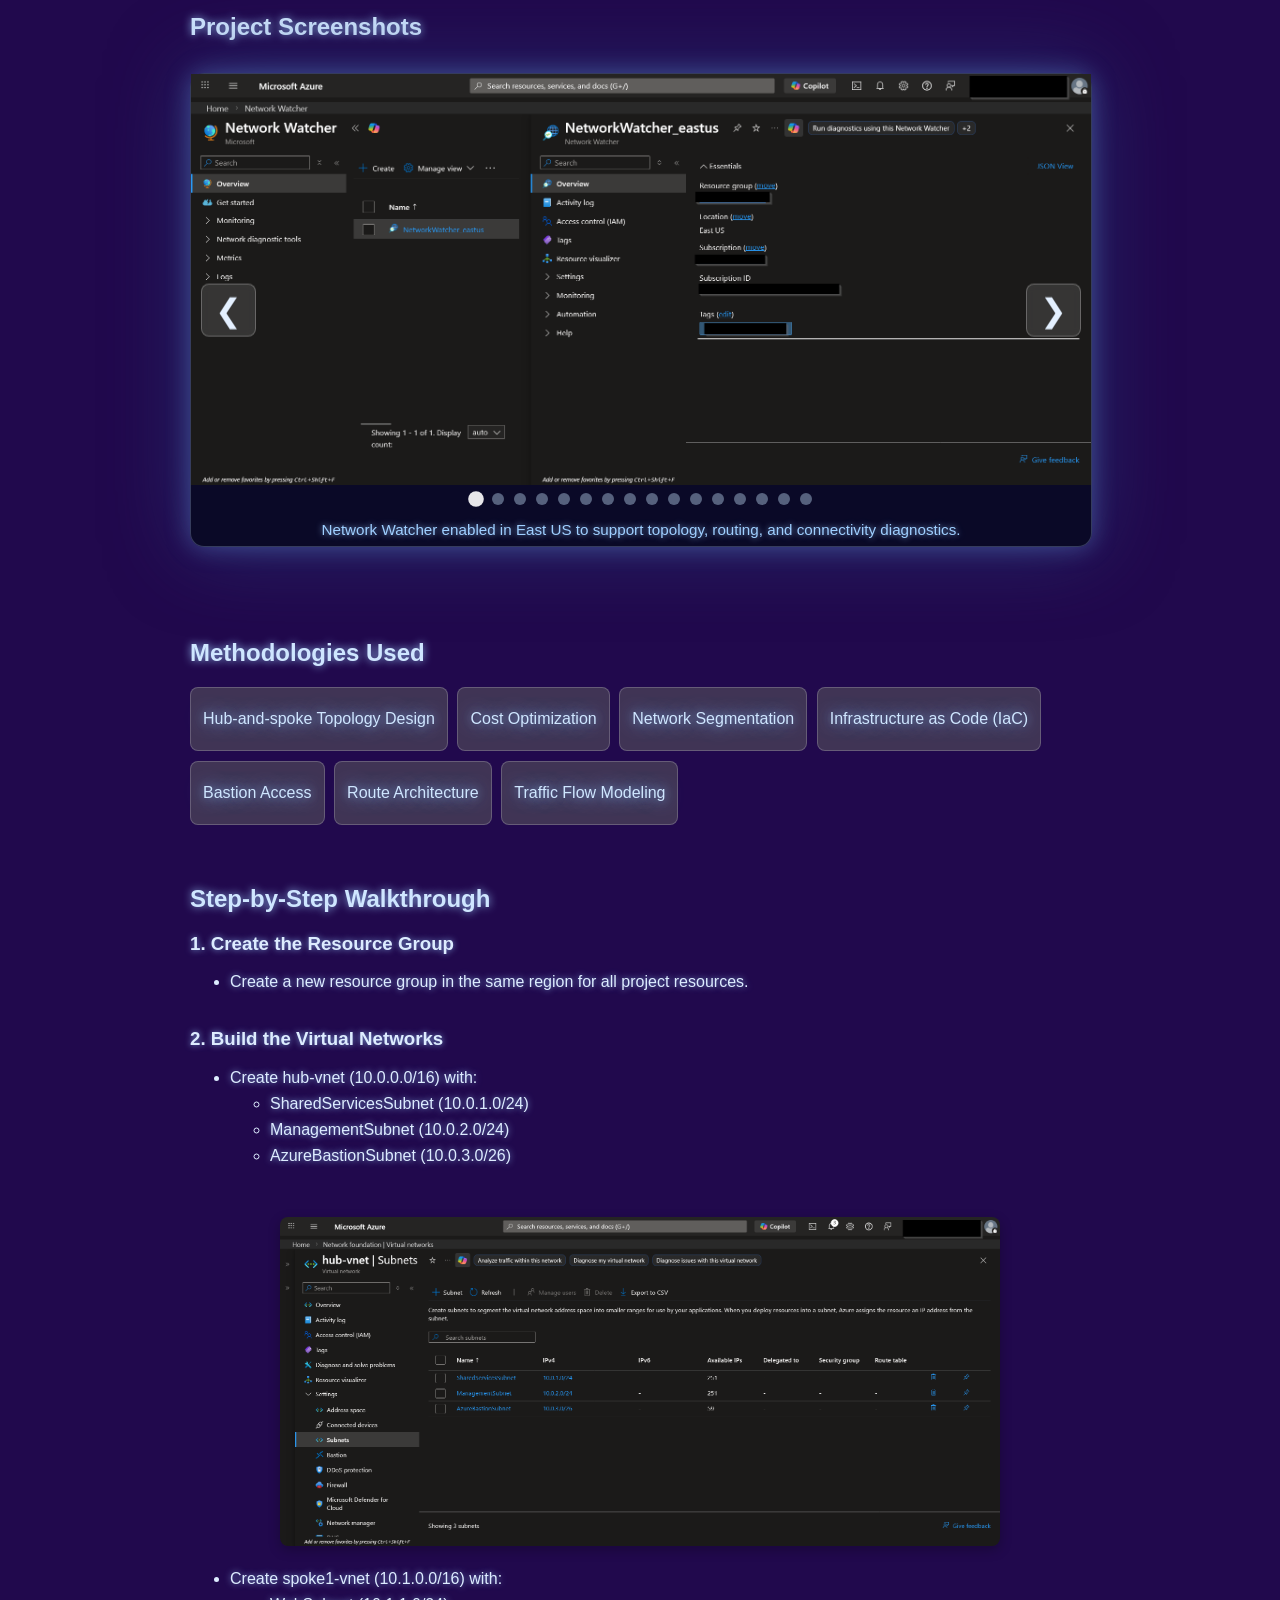
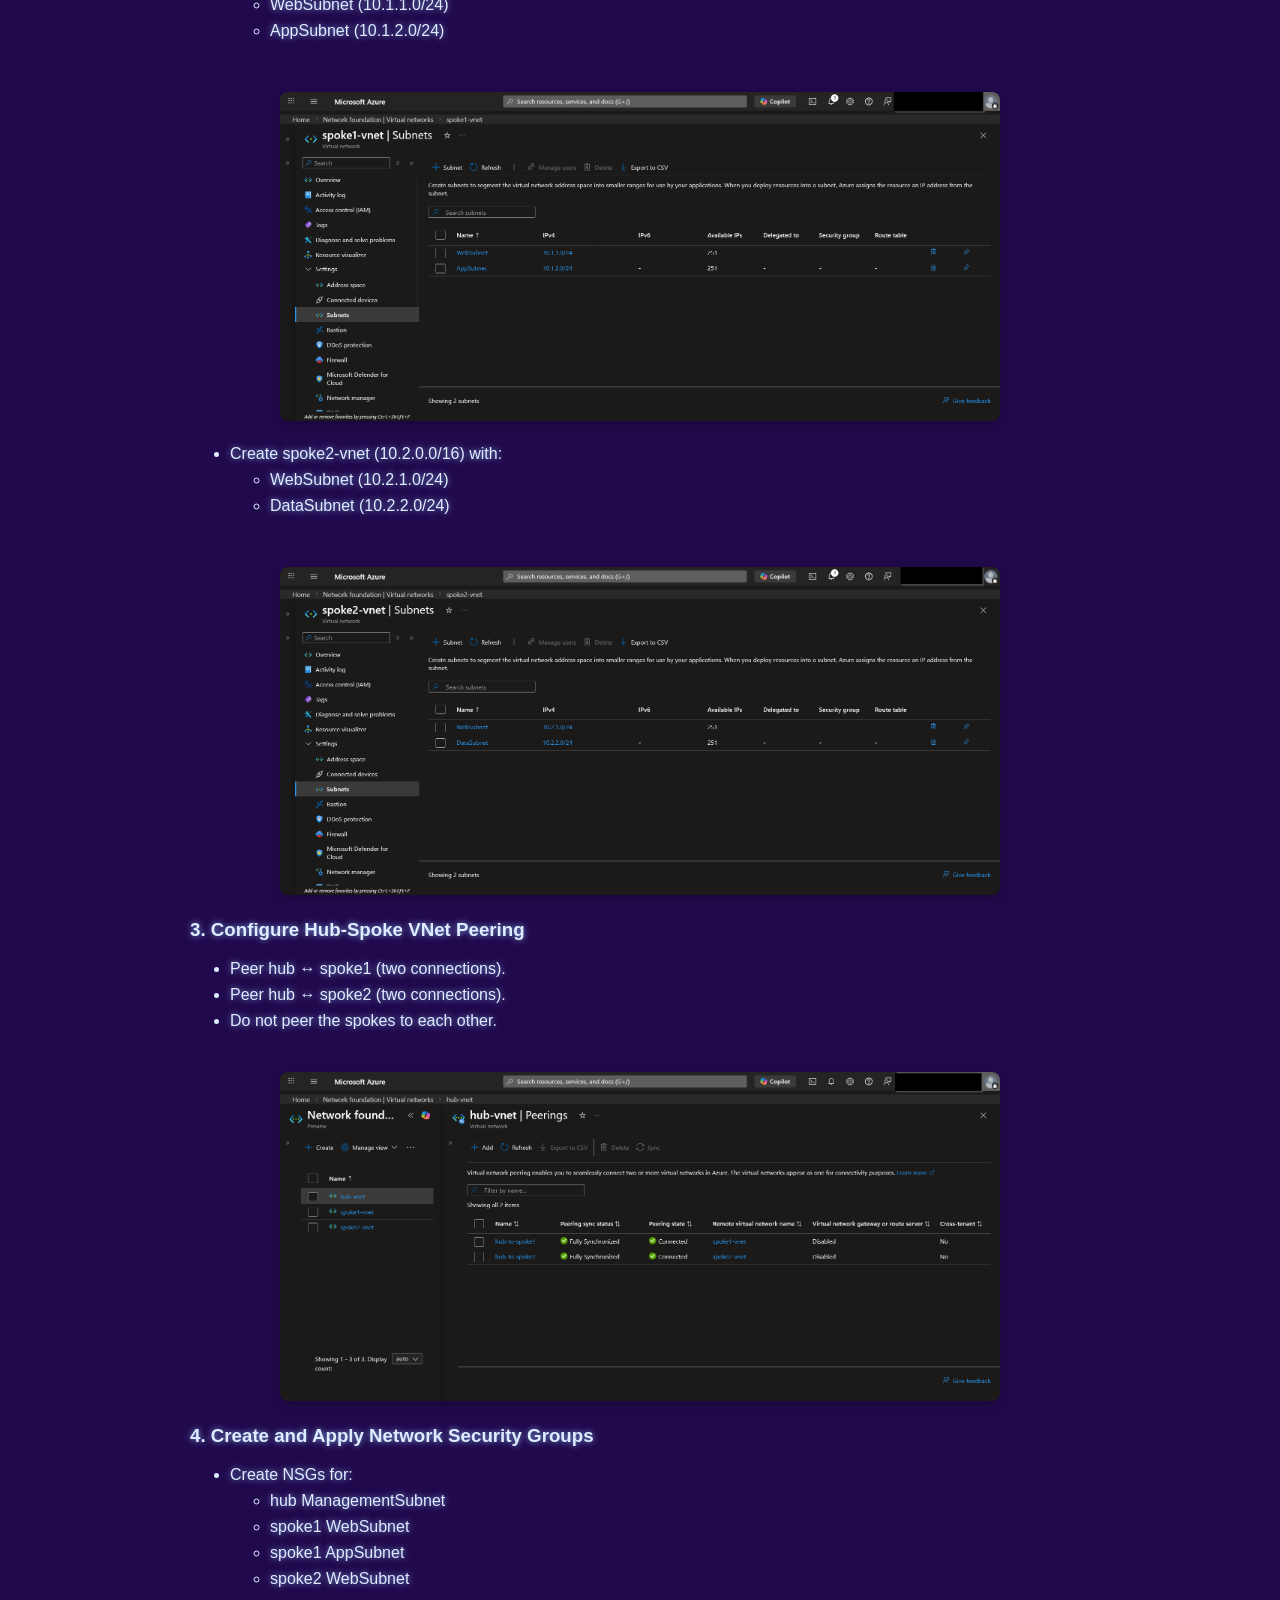
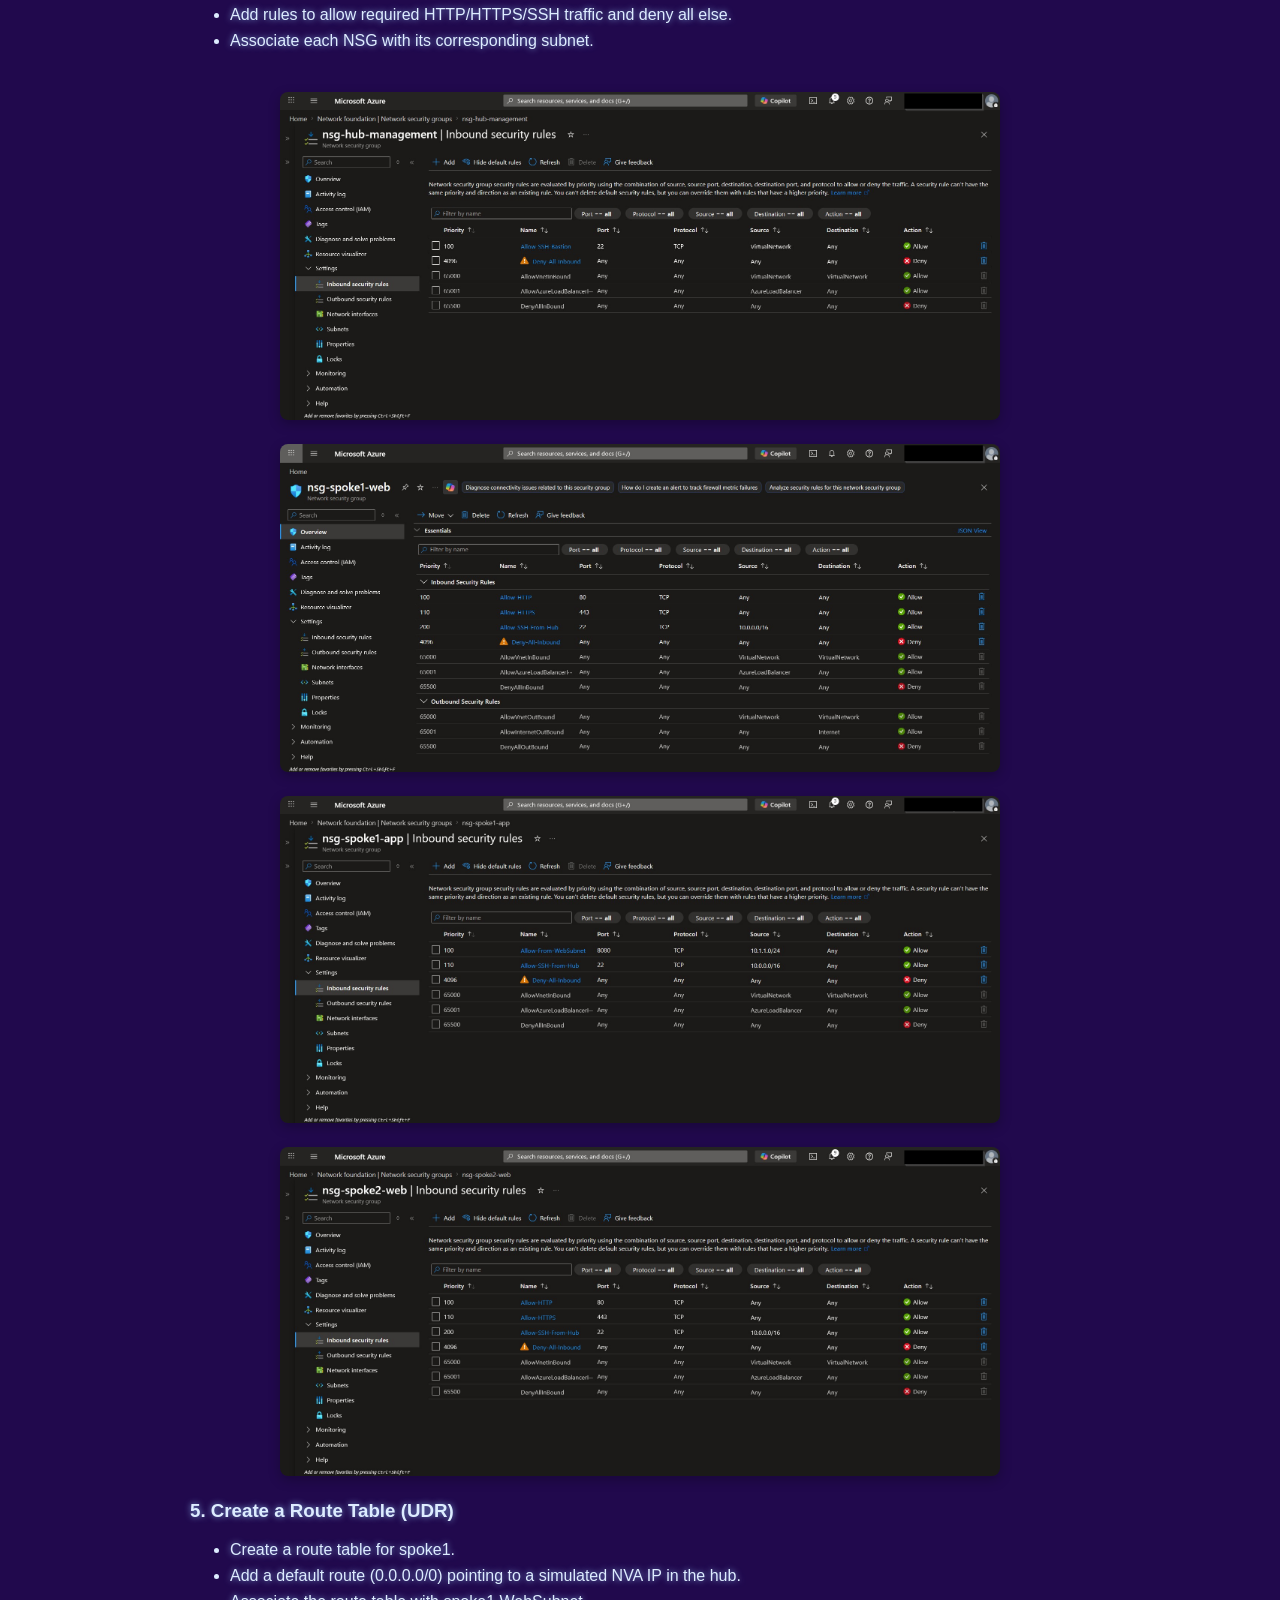
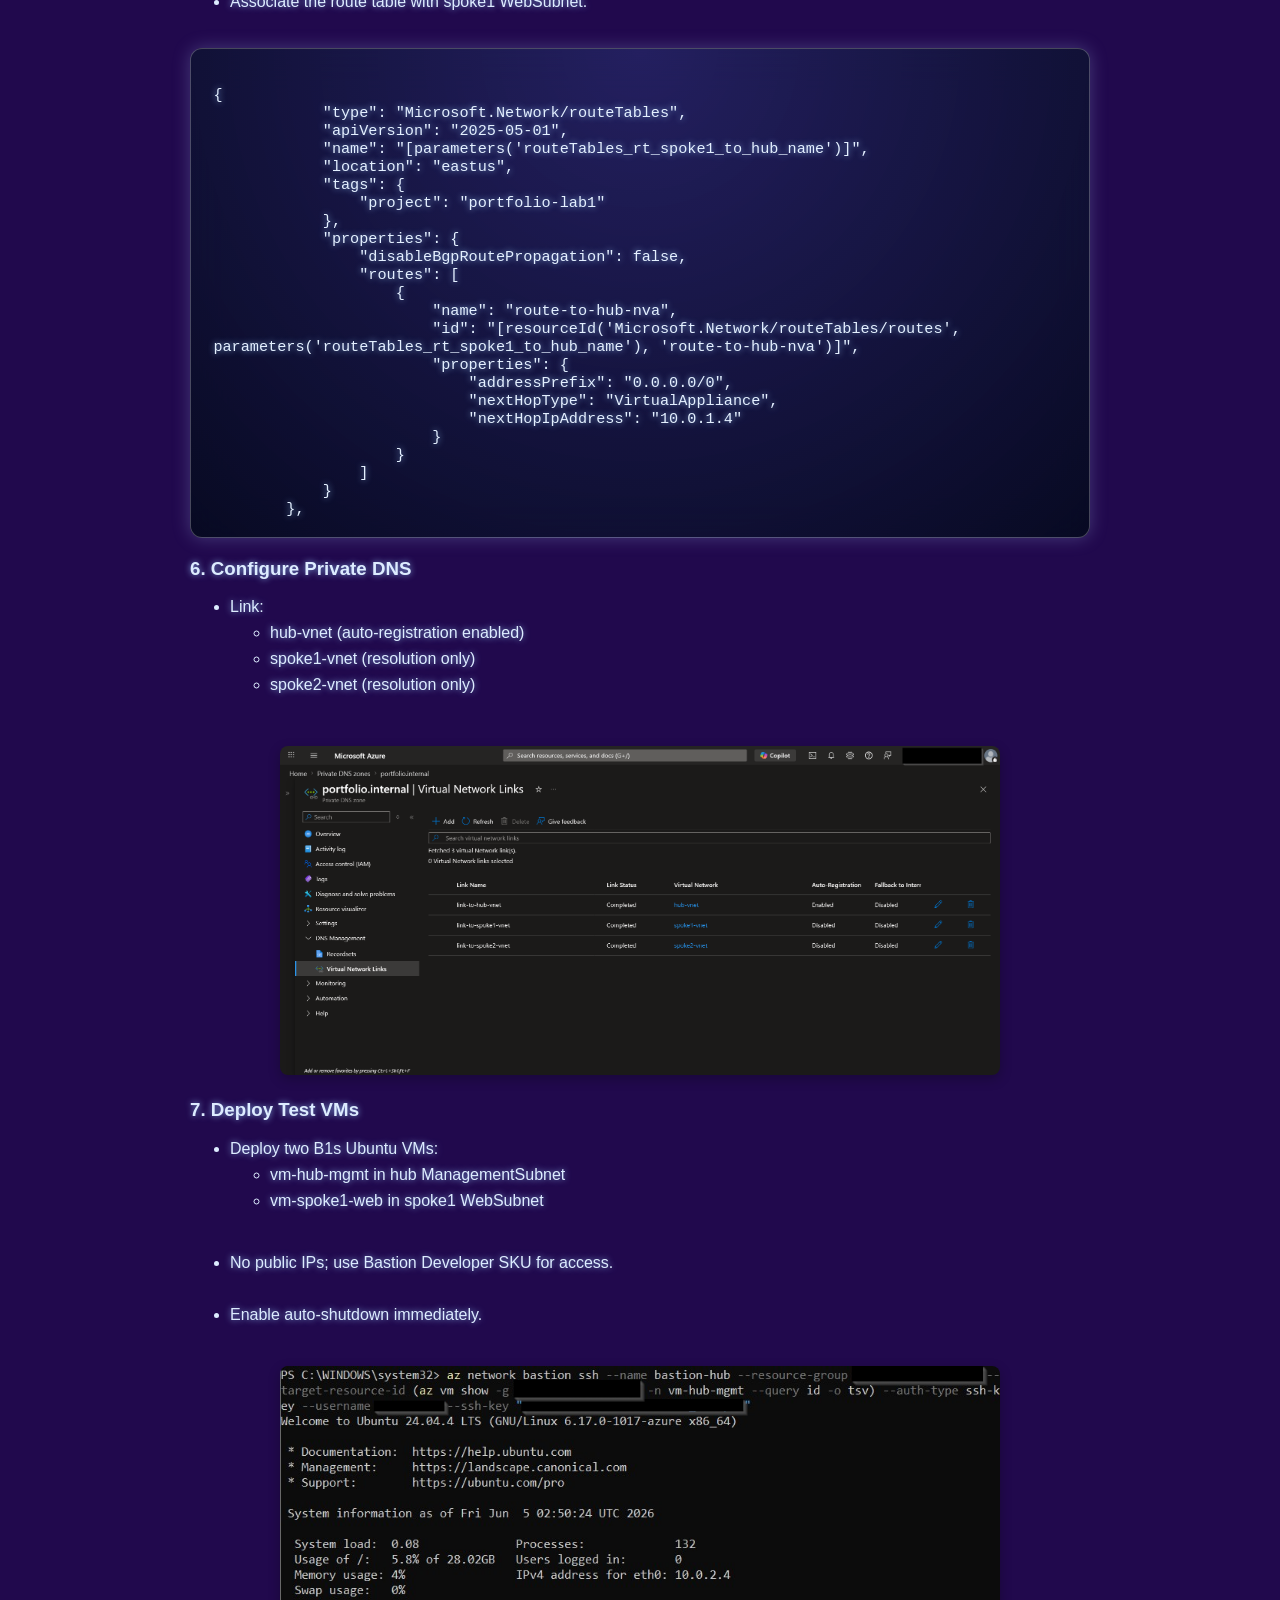
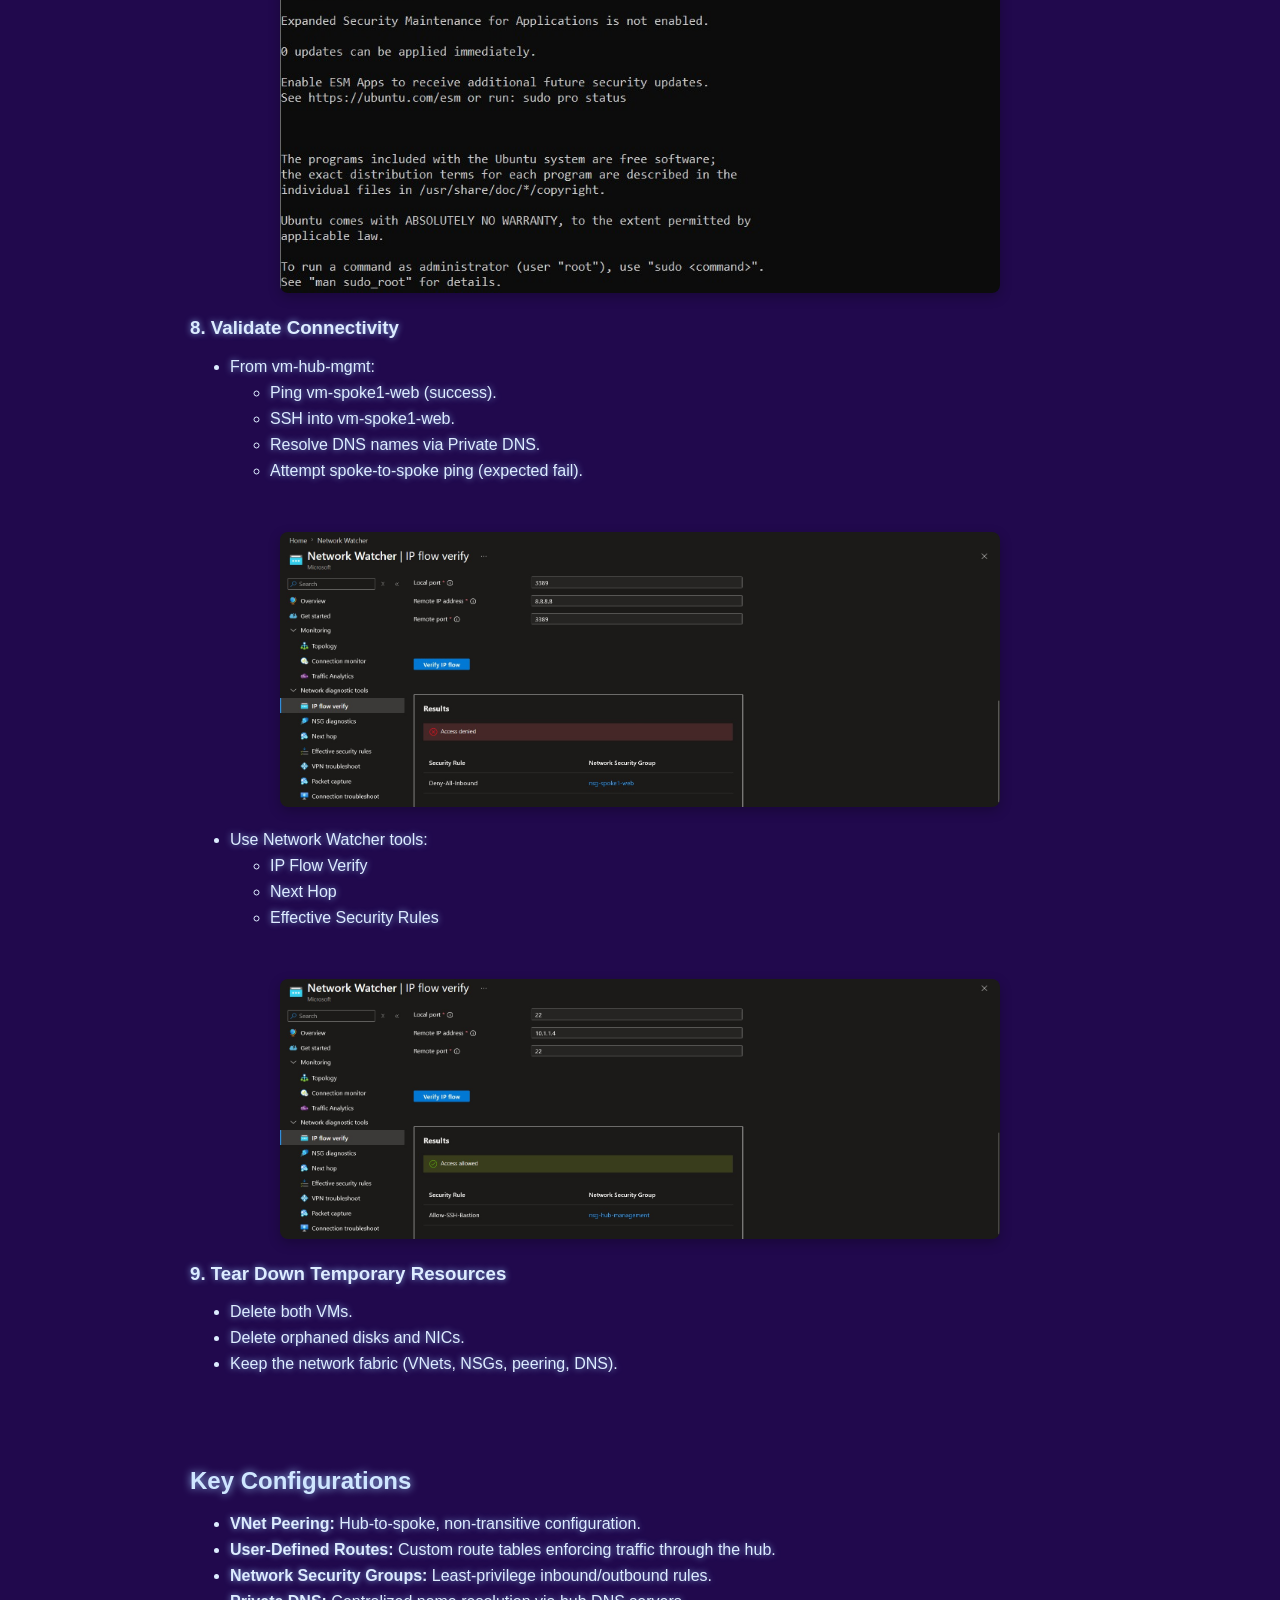
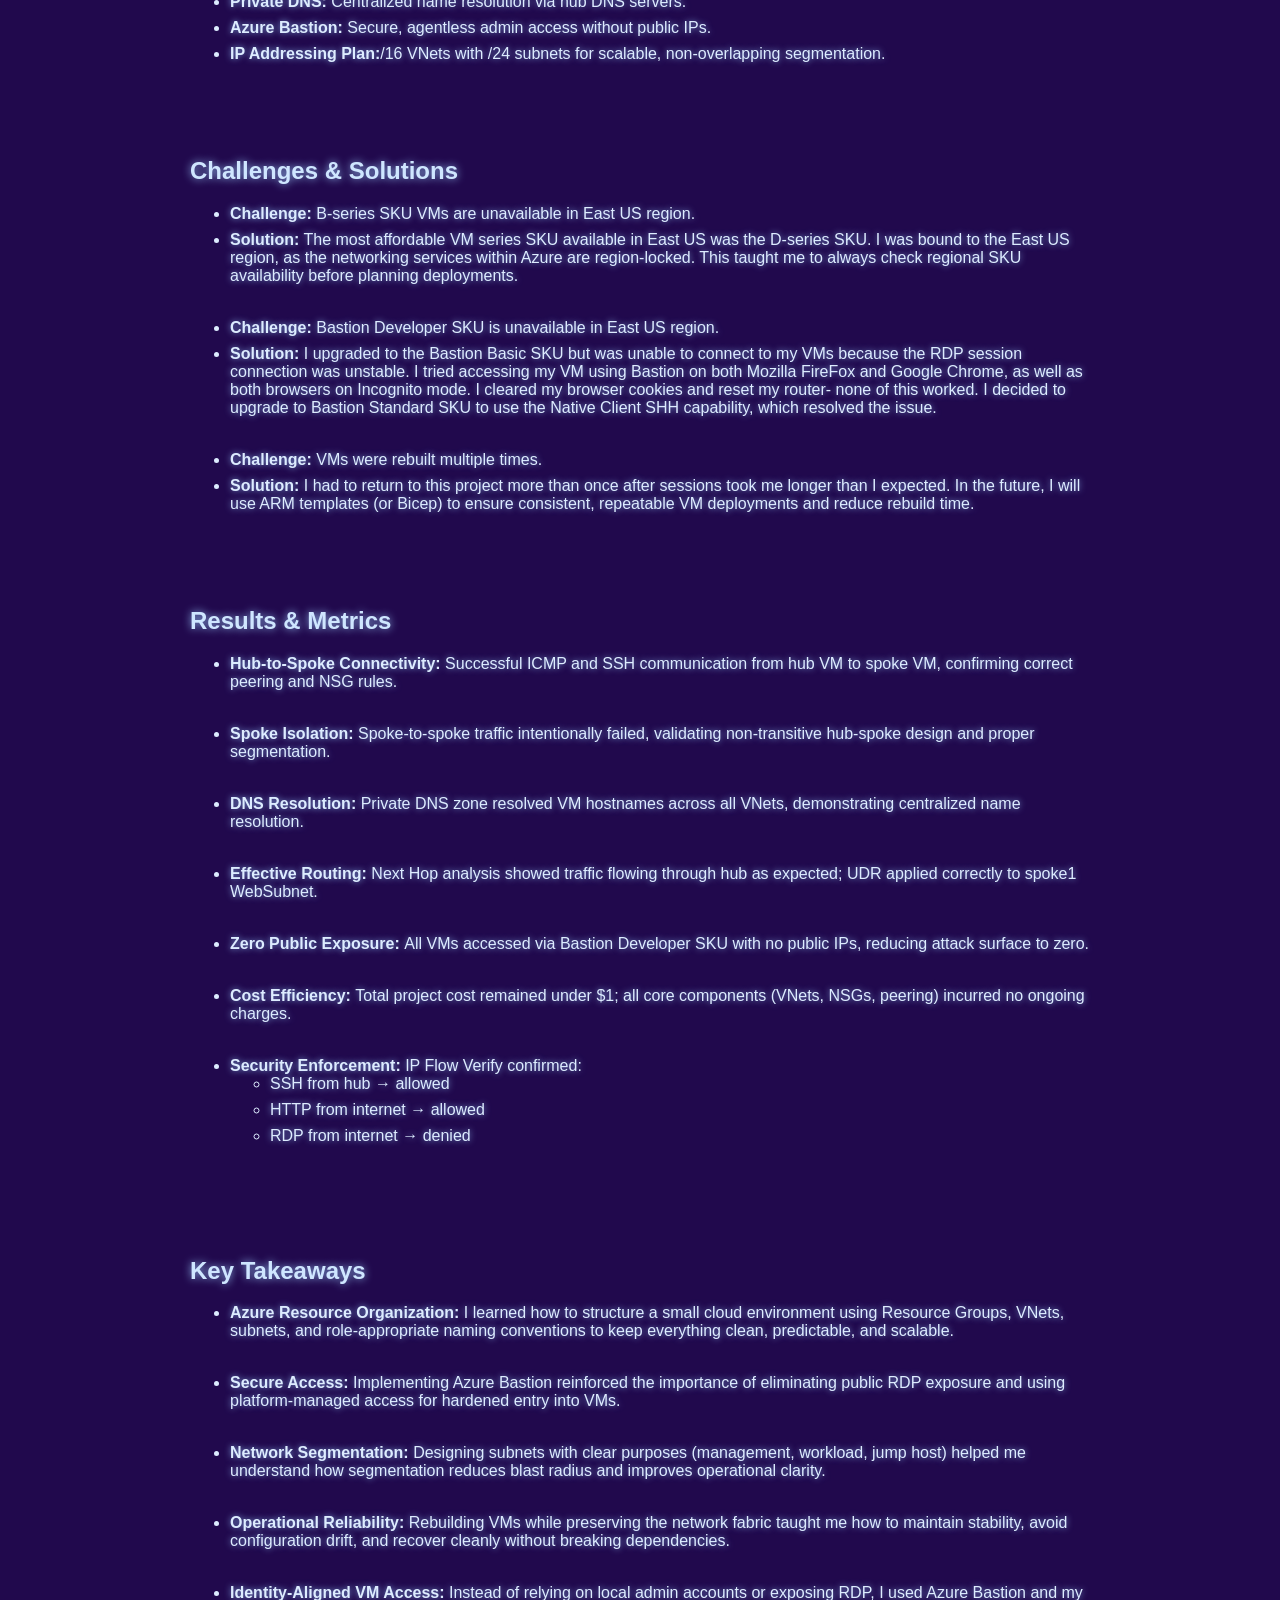
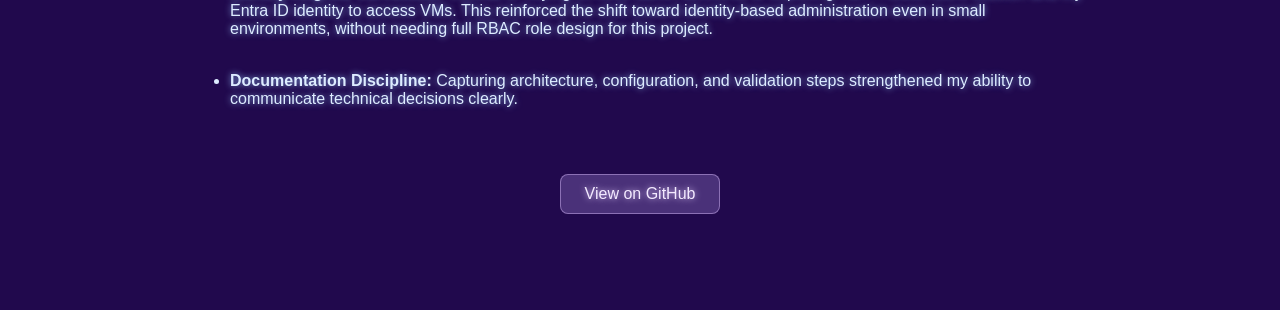
==== commit bead42c3: "Finalization of Project1" ====
--- a/projects/ProjectPage1.html
+++ b/projects/ProjectPage1.html
@@ -2,6 +2,7 @@
 <html lang="en">
 <head>
   <meta charset="UTF-8">
+  <link rel="icon" type="image/x-icon" href="../assets/images/site/favicon.ico">
   <title>Project Title</title>
 
   <!-- Global site styles -->
@@ -49,24 +50,23 @@
 
     <!-- 1. Hero Banner -->
     <header class="project-hero">
-      <h1 class="project-title">Project Title</h1>
-      <img src="../assets/images/site/Under-Construction-Cloud-WITH-TEXT.png" alt="Under Construction" class="hero-diagram under-construction-img">
+      <h1 class="project-title">Hub-and-Spoke Virtual Network Architecture</h1>
+      <img src="../assets/images/projects/project1/growtika-TKAg3WignSw-unsplash.jpg" alt="High‑level hub‑and‑spoke network architecture showing centralized management in the hub and isolated workloads in spoke VNets." class="hero-banner">
     </header>
 
     <!-- 2. Overview -->
     <section class="project-section" id="overview">
       <h2>Overview</h2>
       <p>
-        
-
-Lorem ipsum dolor sit amet, consectetur adipiscing elit. Nunc ex metus, iaculis mollis varius id, accumsan sed nisi. Pellentesque eget euismod nulla. In non lorem nisl. Integer tortor est, eleifend in risus a, congue euismod ligula. Sed consectetur nisi nec lacus dignissim, a fermentum urna laoreet. Vivamus fringilla euismod odio vel venenatis. Pellentesque orci massa, placerat nec enim non, laoreet mattis dolor. Cras tortor elit, luctus vel convallis a, convallis sed nibh. Sed molestie lacinia turpis. In eu odio porta risus pharetra condimentum ac vitae augue. Mauris a semper odio, non sagittis odio. Morbi sit amet justo non lorem aliquam suscipit id at urna. Duis in nibh in sapien consequat mattis sit amet ac felis. Aliquam erat volutpat. Vestibulum egestas, massa quis aliquet aliquet, risus nulla viverra turpis, interdum auctor lorem est id erat. Nulla pulvinar risus vel erat auctor, non aliquet neque porttitor. 
+        I built a secure Hub‑and‑Spoke network architecture in Microsoft Azure to demonstrate my ability to design cloud networks that are scalable, well‑segmented, and aligned with enterprise best practices. The hub hosts shared services like Bastion, DNS, and peerings, while each spoke contains isolated workloads with tightly governed traffic paths.
+        This project highlights my knowledge of cloud networking, routing design, Zero Trust principles, and operational governance. It also shows that I can build environments that are secure, predictable, and ready for real‑world workloads.
       </p>
     </section>
 
     <!-- 3. Architecture Diagram (Full Width) -->
     <section class="project-section" id="architecture">
       <h2>Architecture Diagram</h2>
-      <img src="../assets/images/site/Under-Construction-Cloud-WITH-TEXT.png" alt="Architecture Diagram" class="full-diagram architecture-placeholder">
+      <img src="../assets/images/projects/project1/Hub-and-spoke Architecture Diagram WITH BACKGROUND.png" alt="Hub-Spoke Architecture Diagram" class="architecture-diagram">
     </section>
 
 <section class="project-section" id="screenshots">
@@ -76,14 +76,53 @@
     <button class="carousel-btn prev" data-carousel-prev>❮</button>
 
     <div class="carousel-track" data-carousel-track>
-      <div class="carousel-slide active" data-caption="Lorem ipsum dolor sit amet, consectetur adipiscing elit.">
-        <img src="../assets/images/site/Under-Construction-Cloud-WITH-TEXT.png" alt="Project Screenshot">
-      </div>
-      <div class="carousel-slide" data-caption="Lorem ipsum dolor sit amet, consectetur adipiscing elit.">
-        <img src="../assets/images/site/Under-Construction-Cloud-WITH-TEXT.png" alt="Project Screenshot">
-      </div>
-            <div class="carousel-slide" data-caption="Lorem ipsum dolor sit amet, consectetur adipiscing elit.">
-        <img src="../assets/images/site/Under-Construction-Cloud-WITH-TEXT.png" alt="Project Screenshot">
+      <div class="carousel-slide active" data-caption="Network Watcher enabled in East US to support topology, routing, and connectivity diagnostics.">
+        <img src="../assets/images\projects\project1\NetworkWatcher_eastus ENABLED.png" alt="Network Watcher enabled in East US to support topology, routing, and connectivity diagnostics.">
+      </div>
+      <div class="carousel-slide" data-caption="Initial topology view showing VNets before peering — no cross‑VNet connectivity yet.">
+        <img src="../assets/images\projects\project1\Network Watcher Topology NOT PEERED.png" alt="Initial topology view showing VNets before peering — no cross‑VNet connectivity yet.">
+      </div>
+            <div class="carousel-slide" data-caption="Updated topology after configuring VNet peering between hub and spokes.">
+        <img src="../assets/images\projects\project1\Network Topology - Peered.png" alt="Updated topology after configuring VNet peering between hub and spokes.">
+      </div>
+      <div class="carousel-slide" data-caption="Verification of active VNet peerings confirming bidirectional connectivity across the environment.">
+        <img src="../assets/images\projects\project1\Connected Peerings.png" alt="Verification of active VNet peerings confirming bidirectional connectivity across the environment.">
+      </div>
+      <div class="carousel-slide" data-caption="Subnet segmentation within hub‑vnet, including Management, Shared Services, and AzureBastionSubnet.">
+        <img src="../assets/images\projects\project1\hub-vnet with subnets- Microsoft Azure.png" alt="Subnet segmentation within hub‑vnet, including Management, Shared Services, and AzureBastionSubnet.">
+      </div>
+      <div class="carousel-slide" data-caption="Subnet layout for spoke1‑vnet hosting the web and application tiers.">
+        <img src="../assets/images\projects\project1\spoke1-vnet.png" alt="Subnet layout for spoke1‑vnet hosting the web and application tiers.">
+      </div>
+      <div class="carousel-slide" data-caption="Subnet layout for spoke2‑vnet hosting the data tier.">
+        <img src="../assets/images\projects\project1\spoke2-vnet.png" alt="Subnet layout for spoke2‑vnet hosting the data tier.">
+      </div>
+      <div class="carousel-slide" data-caption="NSG assignment for the ManagementSubnet enforcing restricted administrative access.">
+        <img src="../assets/images\projects\project1\nsg-hub-management NSG rules.png" alt="NSG assignment for the ManagementSubnet enforcing restricted administrative access.">
+      </div>
+      <div class="carousel-slide" data-caption="Application subnet NSG rules permitting only required internal communication paths.">
+        <img src="../assets/images\projects\project1\nsg-spoke1-app NSG rules.png" alt="Application subnet NSG rules permitting only required internal communication paths.">
+      </div>
+      <div class="carousel-slide" data-caption="NSG rules for the spoke1 web subnet allowing HTTP/HTTPS and hub‑initiated SSH.">
+        <img src="../assets/images\projects\project1\nsg-spoke1-web NSG rules.png" alt="NSG rules for the spoke1 web subnet allowing HTTP/HTTPS and hub‑initiated SSH.">
+      </div>
+      <div class="carousel-slide" data-caption="Data tier NSG rules enforcing strict inbound controls and limiting access to approved sources.">
+        <img src="../assets/images\projects\project1\nsg-spoke2-web NSG rules.png" alt="Data tier NSG rules enforcing strict inbound controls and limiting access to approved sources.">
+      </div>
+      <div class="carousel-slide" data-caption="Effective NSG rules for vm‑spoke1‑web showing the final combined inbound and outbound permissions.">
+        <img src="../assets/images\projects\project1\EFFECTIVESECURITYRULES_effective NSG rules for vm-spoke1-web.jpg" alt="Effective NSG rules for vm‑spoke1‑web showing the final combined inbound and outbound permissions.">
+      </div>
+      <div class="carousel-slide" data-caption="IP Flow Verify confirming SSH traffic from the hub to the spoke1 web VM is allowed.">
+        <img src="../assets/images\projects\project1\IPFLOW_SSH from hub to spoke1 web VM on port 22 .jpg" alt="IP Flow Verify confirming SSH traffic from the hub to the spoke1 web VM is allowed.">
+      </div>
+      <div class="carousel-slide" data-caption="IP Flow Verify confirming inbound HTTP traffic from the internet is permitted.">
+        <img src="../assets/images\projects\project1\IPFLOW_HTTP from internet to spoke1 web VM on port 80 .jpg" alt="IP Flow Verify confirming inbound HTTP traffic from the internet is permitted.">
+      </div>
+      <div class="carousel-slide" data-caption="IP Flow Verify showing RDP traffic from the internet is correctly denied by NSG rules.">
+        <img src="../assets/images\projects\project1\IPFLOW_RDP from internet to spoke1 web VM on port 3389.jpg" alt="IP Flow Verify showing RDP traffic from the internet is correctly denied by NSG rules.">
+      </div>
+      <div class="carousel-slide" data-caption="Secure SSH connection to vm‑hub‑mgmt via Azure Bastion, successfully authenticating with an SSH key and launching an Ubuntu 24.04 LTS session. The output confirms system health, resource usage, and private IP assignment (10.0.2.4) within the hub VNet.">
+        <img src="../assets/images\projects\project1\AzureBastionSSHSuccessfulconnection.png" alt="Secure SSH connection to vm‑hub‑mgmt via Azure Bastion, successfully authenticating with an SSH key and launching an Ubuntu 24.04 LTS session. The output confirms system health, resource usage, and private IP assignment (10.0.2.4) within the hub VNet.">
       </div>
     </div>
 
@@ -100,11 +139,13 @@
     <section class="project-section" id="methodologies">
       <h2>Methodologies Used</h2>
       <div class="service-badges">
-        <span class="badge">Lorem ipsum</span>
-        <span class="badge">Lorem ipsum</span>
-        <span class="badge">Lorem ipsum</span>
-        <span class="badge">Lorem ipsum</span>
-        <span class="badge">Lorem ipsum</span>
+        <span class="badge"><p>Hub-and-spoke Topology Design</p></span>
+        <span class="badge"><p>Cost Optimization</p></span>
+        <span class="badge"><p>Network Segmentation</p></span>
+        <span class="badge"><p>Infrastructure as Code (IaC)</p></span>
+        <span class="badge"><p>Bastion Access</p></span>
+        <span class="badge"><p>Route Architecture</p></span>
+        <span class="badge"><p>Traffic Flow Modeling</p></span>
       </div>
     </section>
 
@@ -112,19 +153,166 @@
     <section class="project-section" id="walkthrough">
       <h2>Step-by-Step Walkthrough</h2>
 
-      <h3>1. Lorem ipsum dolor sit amet, consectetur adipiscing elit.</h3>
-      <pre><code>
-Lorem ipsum dolor sit amet, consectetur adipiscing elit. Nullam iaculis condimentum urna eget varius.
-      </code></pre>
-
-      <img src="../assets/images/site/Under-Construction-Cloud-WITH-TEXT.png" alt="Project Screenshot" class="screenshot screenshot-placeholder">
-
-      <h3>2. Lorem ipsum dolor sit amet, consectetur adipiscing elit.</h3>
-      <pre><code>
-Lorem ipsum dolor sit amet, consectetur adipiscing elit. Nullam iaculis condimentum urna eget varius.
-      </code></pre>
-
-      <img src="../assets/images/site/Under-Construction-Cloud-WITH-TEXT.png" alt="Project Screenshot" class="screenshot screenshot-placeholder">
+      <h3>1. Create the Resource Group</h3>
+      <ul>
+        <li>Create a new resource group in the same region for all project resources.</li>
+      </ul>
+
+      <h3>2. Build the Virtual Networks</h3>
+      <ul>
+        <li>Create hub-vnet (10.0.0.0/16) with:</li>
+        <ul>
+          <li>SharedServicesSubnet (10.0.1.0/24)</li>
+          <li>ManagementSubnet (10.0.2.0/24)</li>
+          <li>AzureBastionSubnet (10.0.3.0/26)</li>
+        </ul>
+      </ul>
+
+      <img src="../assets/images\projects\project1\hub-vnet with subnets- Microsoft Azure.png" class="project-screenshot" alt="hubvnetwithsubnets">
+
+          <ul>
+          <li>Create spoke1-vnet (10.1.0.0/16) with:</li>
+            <ul>
+              <li>WebSubnet (10.1.1.0/24)</li>
+              <li>AppSubnet (10.1.2.0/24)</li>
+            </ul>
+          </ul>
+
+          <img src="../assets/images\projects\project1\spoke1-vnet.png" class="project-screenshot" alt="spoke1vnetwithsubnets">
+
+               <ul>
+                <li>Create spoke2-vnet (10.2.0.0/16) with:</li>
+                  <ul>
+                    <li>WebSubnet (10.2.1.0/24)</li>
+                    <li>DataSubnet (10.2.2.0/24)</li>
+                  </ul>
+                </ul>
+
+                <img src="../assets/images\projects\project1\spoke2-vnet.png" class="project-screenshot" alt="spoke2vnetwithsubnets">
+
+              <h3>3. Configure Hub‑Spoke VNet Peering</h3>
+              <ul>
+                <li>Peer hub ↔ spoke1 (two connections).</li>
+                <li>Peer hub ↔ spoke2 (two connections).</li>
+                <li>Do not peer the spokes to each other.</li>
+              </ul>
+
+              <img src="../assets/images\projects\project1\Connected Peerings.png" class="project-screenshot" alt="connectedpeerings">
+
+                <h3>4. Create and Apply Network Security Groups</h3>
+                  <ul>
+                    <li>Create NSGs for:</li>
+                    <ul>
+                      <li>hub ManagementSubnet</li>
+                      <li>spoke1 WebSubnet</li>
+                      <li>spoke1 AppSubnet</li>
+                      <li>spoke2 WebSubnet</li>
+                    </ul>
+                    <li>Add rules to allow required HTTP/HTTPS/SSH traffic and deny all else.</li>
+                    <li>Associate each NSG with its corresponding subnet.</li>
+                  </ul>
+
+        <img src="../assets/images/projects/project1/nsg-hub-management NSG rules.png" class="project-screenshot" alt="hubmanagementNSG">
+
+        <img src="../assets/images/projects/project1/nsg-spoke1-web NSG rules.png" class="project-screenshot" alt="spoke1webNSG">
+
+        <img src="../assets/images/projects/project1/nsg-spoke1-app NSG rules.png" class="project-screenshot" alt="spoke1appNSG">
+
+        <img src="../assets/images/projects/project1/nsg-spoke2-web NSG rules.png" class="project-screenshot" alt="spoke2webNSG">
+
+                    <h3>5. Create a Route Table (UDR)</h3>
+                      <ul>
+                        <li>Create a route table for spoke1.</li>
+                        <li>Add a default route (0.0.0.0/0) pointing to a simulated NVA IP in the hub.</li>
+                        <li>Associate the route table with spoke1 WebSubnet.</li>
+                      </ul>
+
+                      <pre><code>
+{
+            "type": "Microsoft.Network/routeTables",
+            "apiVersion": "2025-05-01",
+            "name": "[parameters('routeTables_rt_spoke1_to_hub_name')]",
+            "location": "eastus",
+            "tags": {
+                "project": "portfolio-lab1"
+            },
+            "properties": {
+                "disableBgpRoutePropagation": false,
+                "routes": [
+                    {
+                        "name": "route-to-hub-nva",
+                        "id": "[resourceId('Microsoft.Network/routeTables/routes', parameters('routeTables_rt_spoke1_to_hub_name'), 'route-to-hub-nva')]",
+                        "properties": {
+                            "addressPrefix": "0.0.0.0/0",
+                            "nextHopType": "VirtualAppliance",
+                            "nextHopIpAddress": "10.0.1.4"
+                        }
+                    }
+                ]
+            }
+        },
+</code></pre>
+
+                      <h3>6. Configure Private DNS</h3>
+                      <ul>
+                        <li>Link:</li>
+                          <ul>
+                            <li>hub-vnet (auto‑registration enabled)</li>
+                            <li>spoke1-vnet (resolution only)</li>
+                            <li>spoke2-vnet (resolution only)</li>
+                          </ul>
+                      </ul>
+
+              <img src="../assets/images\projects\project1\Private DNS Zone linked to 3 VNets- Microsoft Azure.png"class="project-screenshot" alt="privatednszonelinked">
+
+                          <h3>7. Deploy Test VMs</h3>
+                            <ul>
+                              <li>Deploy two B1s Ubuntu VMs:</li>
+                                <ul>
+                                  <li>vm-hub-mgmt in hub ManagementSubnet</li>
+                                  <li>vm-spoke1-web in spoke1 WebSubnet</li>
+                                </ul>
+                            </ul>
+                                <ul>
+                                  <li>No public IPs; use Bastion Developer SKU for access.</li>
+                                </ul>
+                                  <ul>
+                                    <li>Enable auto‑shutdown immediately.</li>
+                                  </ul>
+
+                                  <img src="../assets/images\projects\project1\AzureBastionSSHSuccessfulconnection.png" class="project-screenshot" alt="AzureBastionSSHsuccessfulconnection">
+
+                            <h3>8. Validate Connectivity</h3>
+                              <ul>
+                                <li>From vm-hub-mgmt:</li>
+                                  <ul>
+                                    <li>Ping vm-spoke1-web (success).</li>
+                                    <li>SSH into vm-spoke1-web.</li>
+                                    <li>Resolve DNS names via Private DNS.</li>
+                                    <li>Attempt spoke‑to‑spoke ping (expected fail).</li>
+                                  </ul>
+                              </ul>
+
+                              <img src="../assets/images\projects\project1\IPFLOW_RDP from internet to spoke1 web VM on port 3389.jpg" class="project-screenshot" alt="intetionaldenialofaccessonport3389">
+
+                                <ul>
+                                <li>Use Network Watcher tools:</li>
+                                    <ul>
+                                      <li>IP Flow Verify</li>
+                                      <li>Next Hop</li>
+                                      <li>Effective Security Rules</li>
+                                    </ul>
+                                </ul>
+
+                                <img src="../assets/images\projects\project1\IPFLOW_SSH from hub to spoke1 web VM on port 22 .jpg" class="project-screenshot" alt="accesssuccessfulonport22">
+
+
+                                <h3>9. Tear Down Temporary Resources</h3>
+                                  <ul>
+                                    <li>Delete both VMs.</li>
+                                    <li>Delete orphaned disks and NICs.</li>
+                                    <li>Keep the network fabric (VNets, NSGs, peering, DNS).</li>
+                                  </ul>
 
       <!-- Add as many steps as you want -->
     </section>
@@ -132,27 +320,61 @@
     <!-- 6. Key Configurations -->
     <section class="project-section" id="configurations">
       <h2>Key Configurations</h2>
-      <pre><code>
-Lorem ipsum dolor sit amet, consectetur adipiscing elit. Nullam iaculis condimentum urna eget varius.
-      </code></pre>
+      <ul>
+    <li><strong>VNet Peering:</strong> Hub-to-spoke, non-transitive configuration.</li>
+    <li><strong>User-Defined Routes:</strong> Custom route tables enforcing traffic through the hub.</li>
+    <li><strong>Network Security Groups:</strong> Least-privilege inbound/outbound rules.</li>
+    <li><strong>Private DNS:</strong> Centralized name resolution via hub DNS servers.</li>
+    <li><strong>Azure Bastion:</strong> Secure, agentless admin access without public IPs.</li>
+    <li><strong>IP Addressing Plan:</strong>/16 VNets with /24 subnets for scalable, non‑overlapping segmentation.</li>
+      </ul>
     </section>
 
     <!-- 7. Challenges & Solutions -->
     <section class="project-section" id="challenges">
       <h2>Challenges & Solutions</h2>
       <ul>
-        <li><strong>Challenge:</strong> Lorem ipsum dolor sit amet, consectetur adipiscing elit. Nullam iaculis condimentum urna eget varius. In posuere lectus sollicitudin, faucibus velit et, maximus lorem. Nam non neque in lorem. </li>
-        <li><strong>Solution:</strong> Lorem ipsum dolor sit amet, consectetur adipiscing elit. Nullam iaculis condimentum urna eget varius. In posuere lectus sollicitudin, faucibus velit et, maximus lorem. Nam non neque in lorem. </li>
-      </ul>
+        <li><strong>Challenge:</strong> B-series SKU VMs are unavailable in East US region.</li>
+        <li><strong>Solution:</strong>  The most affordable VM series SKU available in East US was the D-series SKU. I was bound to the East US region, as the networking services within Azure are region-locked. This taught me to always check regional SKU availability before planning deployments.</li>
+      </ul>
+        <ul>
+        <li><strong>Challenge:</strong> Bastion Developer SKU is unavailable in East US region.</li>
+        <li><strong>Solution:</strong> I upgraded to the Bastion Basic SKU but was unable to connect to my VMs because the RDP session connection was unstable. I tried accessing my VM using Bastion on both Mozilla FireFox and Google Chrome, as well as both browsers on Incognito mode. I cleared my browser cookies and reset my router- none of this worked. I decided to upgrade to Bastion Standard SKU to use the Native Client SHH capability, which resolved the issue.</li>
+        </ul>
+          <ul>
+            <li><strong>Challenge:</strong> VMs were rebuilt multiple times.</li>
+            <li><strong>Solution:</strong> I had to return to this project more than once after sessions took me longer than I expected. In the future, I will use ARM templates (or Bicep) to ensure consistent, repeatable VM deployments and reduce rebuild time.</li>
+          </ul>
     </section>
 
     <!-- 8. Results & Metrics -->
     <section class="project-section" id="results">
       <h2>Results & Metrics</h2>
       <ul>
-        <li>Deployment time: Lorem ipsum dolor sit amet, consectetur adipiscing elit.</li>
-        <li>Connectivity test: Lorem ipsum dolor sit amet, consectetur adipiscing elit.</li>
-        <li>Policy compliance: Lorem ipsum dolor sit amet, consectetur adipiscing elit.</li>
+        <li><strong>Hub‑to‑Spoke Connectivity: </strong>Successful ICMP and SSH communication from hub VM to spoke VM, confirming correct peering and NSG rules.</li>
+      </ul>
+        <ul>
+          <li><strong>Spoke Isolation: </strong>Spoke‑to‑spoke traffic intentionally failed, validating non‑transitive hub‑spoke design and proper segmentation.</li>
+        </ul>
+        <ul>
+          <li><strong>DNS Resolution: </strong>Private DNS zone resolved VM hostnames across all VNets, demonstrating centralized name resolution.</li>
+        </ul>
+        <ul>
+        <li><strong>Effective Routing: </strong>Next Hop analysis showed traffic flowing through hub as expected; UDR applied correctly to spoke1 WebSubnet.</li>
+        </ul>
+        <ul>
+        <li><strong>Zero Public Exposure: </strong>All VMs accessed via Bastion Developer SKU with no public IPs, reducing attack surface to zero.</li>
+        </ul>
+        <ul>
+        <li><strong>Cost Efficiency: </strong>Total project cost remained under $1; all core components (VNets, NSGs, peering) incurred no ongoing charges.</li>
+        </ul>
+        <ul><li><strong>Security Enforcement:</strong> IP Flow Verify confirmed:
+          <ul>
+            <li>SSH from hub → allowed</li>
+            <li>HTTP from internet → allowed</li>
+            <li>RDP from internet → denied</li>
+          </ul>
+        </li>
       </ul>
     </section>
 
@@ -160,16 +382,29 @@
     <section class="project-section" id="takeaways">
       <h2>Key Takeaways</h2>
       <ul>
-        <li>Lorem ipsum dolor sit amet, consectetur adipiscing elit.</li>
-        <li>Lorem ipsum dolor sit amet, consectetur adipiscing elit.</li>
-        <li>Lorem ipsum dolor sit amet, consectetur adipiscing elit.</li>
-      </ul>
+        <li><strong>Azure Resource Organization: </strong>I learned how to structure a small cloud environment using Resource Groups, VNets, subnets, and role‑appropriate naming conventions to keep everything clean, predictable, and scalable.</li>
+      </ul>
+        <ul>
+          <li><strong>Secure Access: </strong>Implementing Azure Bastion reinforced the importance of eliminating public RDP exposure and using platform-managed access for hardened entry into VMs.</li>
+        </ul>
+          <ul>
+            <li><strong>Network Segmentation: </strong>Designing subnets with clear purposes (management, workload, jump host) helped me understand how segmentation reduces blast radius and improves operational clarity.</li>
+          </ul>
+            <ul>
+              <li><strong>Operational Reliability: </strong>Rebuilding VMs while preserving the network fabric taught me how to maintain stability, avoid configuration drift, and recover cleanly without breaking dependencies.</li>
+            </ul>
+              <ul>
+                <li><strong>Identity‑Aligned VM Access: </strong>Instead of relying on local admin accounts or exposing RDP, I used Azure Bastion and my Entra ID identity to access VMs. This reinforced the shift toward identity‑based administration even in small environments, without needing full RBAC role design for this project.</li>
+              </ul>
+                <ul>
+                  <li><strong>Documentation Discipline: </strong>Capturing architecture, configuration, and validation steps strengthened my ability to communicate technical decisions clearly.</li>
+                </ul>
     </section>
 
     <!-- 10. GitHub Link -->
-    <section class="project-section" id="github">
-      <a href="https://github.com/Little-Pink-Cloud" class="github-button">View on GitHub</a>
-    </section>
+     <div class="github-button-container">
+      <a class="github-button" href="https://github.com/Little-Pink-Cloud/LittlePinkCloud-Static-Site">View on GitHub</a>
+    </div>
   </div>
 
   <script>
@@ -290,18 +525,6 @@
   function scrollToBottom() {
     window.scrollTo({ top: document.body.scrollHeight, behavior: "smooth" });
   }
-
-  // Bottom nav dropdown toggle
-document.querySelector(".dropdown-toggle").addEventListener("click", () => {
-  document.querySelector(".proj-dropdown").classList.toggle("open");
-});
-
-document.addEventListener("click", (e) => {
-  const dropdown = document.querySelector(".proj-dropdown");
-  if (!dropdown.contains(e.target)) {
-    dropdown.classList.remove("open");
-  }
-});
 </script>
 </body>
 </html>
--- a/styles.css
+++ b/styles.css
@@ -368,7 +368,6 @@
   display: flex;
   justify-content: center;
   align-items: center;
-  text-align: center;
   text-decoration: none; /* removes underline */
   color: rgba(159, 207, 255, 0.9);
 }
@@ -395,6 +394,8 @@
   max-width: 900px;
   margin: 0 auto;
   padding-bottom: 4rem;
+  text-align: left;
+  align-items: flex-start;
 }
 
 .back-link {
@@ -423,20 +424,9 @@
 .project-section h2 {
   color: #cfe6ff;
   text-shadow: 0 0 8px rgba(159, 207, 255, 0.9);
-}
-
-.service-badges {
-  display: flex;
-  flex-wrap: wrap;
-  gap: 0.6rem;
-}
-
-.badge {
-  background: rgba(255, 255, 255, 0.1);
-  padding: 6px 12px;
-  border-radius: 8px;
-  border: 1px solid rgba(255, 255, 255, 0.2);
-}
+  text-align: left
+}
+
 
 .screenshot, .full-diagram {
   width: 100%;
@@ -445,16 +435,6 @@
   box-shadow: 0 0 20px rgba(120, 180, 255, 0.4);
 }
 
-.github-button {
-  display: inline-block;
-  padding: 10px 20px;
-  background: rgba(120, 180, 255, 0.2);
-  border: 1px solid rgba(120, 180, 255, 0.4);
-  border-radius: 8px;
-  color: #e4f0ff;
-  text-decoration: none;
-  text-shadow: 0 0 6px rgba(150, 200, 255, 0.8);
-}
 
 .project-nav {
   display: flex;
@@ -465,33 +445,6 @@
 .nav-link {
   color: #d4e7ff;
   text-decoration: none;
-}
-
-/* Project Page Code Blocks Styled Like Content Box */
-.project-section pre {
-  background-color: rgba(6, 63, 86, 1);
-    background: radial-gradient(
-    circle at top,
-    rgba(40, 60, 120, 0.45),
-    rgba(5, 10, 30, 0.9)
-  );
-  border: 1px solid rgba(255, 255, 255, 0.25);
-  backdrop-filter: blur(20px);
-
-  padding: 1.2rem 1.4rem;
-  border-radius: 12px;
-  margin: 1.2rem 0;
-
-  box-shadow: 0 0 18px rgba(180, 200, 255, 0.25);
-  overflow-x: auto;
-}
-
-.project-section code {
-  color: #e8f1ff; /* soft cloud-blue text */
-  font-family: Consolas, Monaco, "Courier New", monospace;
-  font-size: 0.95rem;
-  color: #e4f0ff;
-
 }
 
 .project-nav,
--- a/assets/css/project.css
+++ b/assets/css/project.css
@@ -3,6 +3,8 @@
     background-size: cover;
     background-repeat: no-repeat;
     background-attachment: fixed;
+    color: #ddecff; /* soft cloud-blue text */
+    text-shadow: 0 0 6px rgba(150, 200, 255, 0.8); /* subtle glow for readability */
 }
 
 .nav-icon {
@@ -65,6 +67,32 @@
   transform: scale(1.1);
 }
 
+/* Gentle glow for text */
+p {
+  color: #cfe6ff;
+      text-shadow:
+        0 0 8px rgba(159, 207, 255, 0.4),
+        0 0 18px rgba(120, 180, 255, 4);
+}
+
+h2 {
+  text-align: left !important;
+}
+
+.service-badges {
+  display: flex;
+  flex-wrap: wrap;
+  gap: 0.6rem;
+}
+
+.badge {
+  background: rgba(94, 94, 94, 0.508);
+  padding: 6px 12px;
+  border-radius: 8px;
+  border: 1px solid rgba(255, 255, 255, 0.2);
+}
+
+
 /* Floating Navigation Panel */
 .floating-nav {
   position: fixed;
@@ -150,6 +178,13 @@
     display: block;
 }
 
+.hero-banner {
+  width: 60vw;
+  height: 55vh;
+  background: url('../assets/images/projects/project1/herobanner.png') center/cover no-repeat;
+  display: flex;
+}
+
 .under-construction-img {
     max-width: 350px;
     width: 90%;
@@ -164,6 +199,14 @@
     height: auto;
     display: block;
     margin: 2rem auto;
+}
+
+.architecture-diagram {
+    max-width: 900px;   
+    width: 100%;        
+    height: auto;
+    display: block;
+    margin: 2rem auto;  
 }
 
 .screenshot-placeholder {
@@ -188,6 +231,14 @@
     0 0 80px rgba(40, 60, 120, 0.7);
   border: 1px solid rgba(180, 210, 255, 0.25);
   background:rgba(5, 10, 30, 0.8)
+}
+
+li {
+  margin-bottom: 8px; /* adjust spacing as needed */
+}
+
+ul {
+  padding-bottom: 10px;
 }
 
 
@@ -287,10 +338,107 @@
   margin-right: auto;
 }
 
+/* Project Page Code Blocks Styled Like Content Box */
+.project-section pre {
+  background-color: rgba(6, 63, 86, 1);
+    background: radial-gradient(
+    circle at top,
+    rgba(40, 60, 120, 0.45),
+    rgba(5, 10, 30, 0.9)
+  );
+    white-space: pre-wrap;      /* allows wrapping instead of forcing one long line */
+  word-wrap: break-word;      /* breaks long words if needed */
+  overflow-x: auto;           /* keeps horizontal scroll if absolutely necessary */
+  max-width: 100%;            /* prevents overflow beyond container */
+  box-sizing: border-box;     /* ensures padding doesn’t push width past parent */
+  border: 1px solid rgba(255, 255, 255, 0.25);
+  backdrop-filter: blur(20px);
+
+  padding: 1.2rem 1.4rem;
+  border-radius: 12px;
+  margin: 1.2rem 0;
+
+  box-shadow: 0 0 18px rgba(180, 200, 255, 0.25);
+  overflow-x: auto;
+}
+
+.project-section code {
+  color: #e8f1ff; /* soft cloud-blue text */
+  font-family: Consolas, Monaco, "Courier New", monospace;
+  font-size: 0.95rem;
+  color: #e4f0ff;
+
+}
+
+.project-screenshot {
+  display: block;
+  max-width: 80%;          /* Shrinks image width to 80% of container */
+  height: auto;            /* Preserves aspect ratio */
+  margin: 1.5rem auto;     /* Centers image with spacing */
+  border-radius: 8px;      /* Soft corners for polish */
+  box-shadow: 0 4px 12px rgba(0, 0, 0, 0.25); /* Subtle depth */
+  transition: transform 0.2s ease-in-out;
+}
+
+/* Optional hover zoom for clarity */
+.project-screenshot:hover {
+  transform: scale(1.75);
+}
+
+/* Touch-friendly zoom for mobile */
+@media (hover: none) and (pointer: coarse) {
+  .project-screenshot:active {
+    transform: scale(1.75);
+  }
+}
+
 /* ===== Responsive ===== */
 @media (max-width: 600px) {
   .carousel-btn {
     font-size: 1.4rem;
     padding: 0.3rem 0.6rem;
   }
+}
+
+.project-title {
+  text-align: center;
+  display: block;
+  margin: 0 auto;
+}
+
+.github-button {
+  display: inline-block;
+  padding: 10px 24px;
+  background-color: rgba(200, 170, 255, 0.25); /* soft lavender */
+  border: 1px solid rgba(220, 190, 255, 0.45);
+  border-radius: 8px;
+  color: #f3eaff;
+  font-weight: 500;
+  text-decoration: none;
+  text-shadow: 0 0 6px rgba(230, 210, 255, 0.9);
+  transition: box-shadow 0.25s ease, transform 0.25s ease;
+}
+
+.github-button:hover {
+  box-shadow: 0 0 16px rgba(220, 190, 255, 0.85);
+  transform: translateY(-2px);
+}
+
+.github-button:active {
+  transform: translateY(0);
+}
+
+/* Centering container */
+.github-button-container {
+  text-align: center;
+  background: none; /* ensures no outer box */
+  backdrop-filter: none;
+  width: 100%;
+  display: flex;
+  justify-content: center;
+  align-items: center;
+  margin: 2rem 0;
+  margin-left: auto;
+  margin-right: auto;
+  display: block;
 }
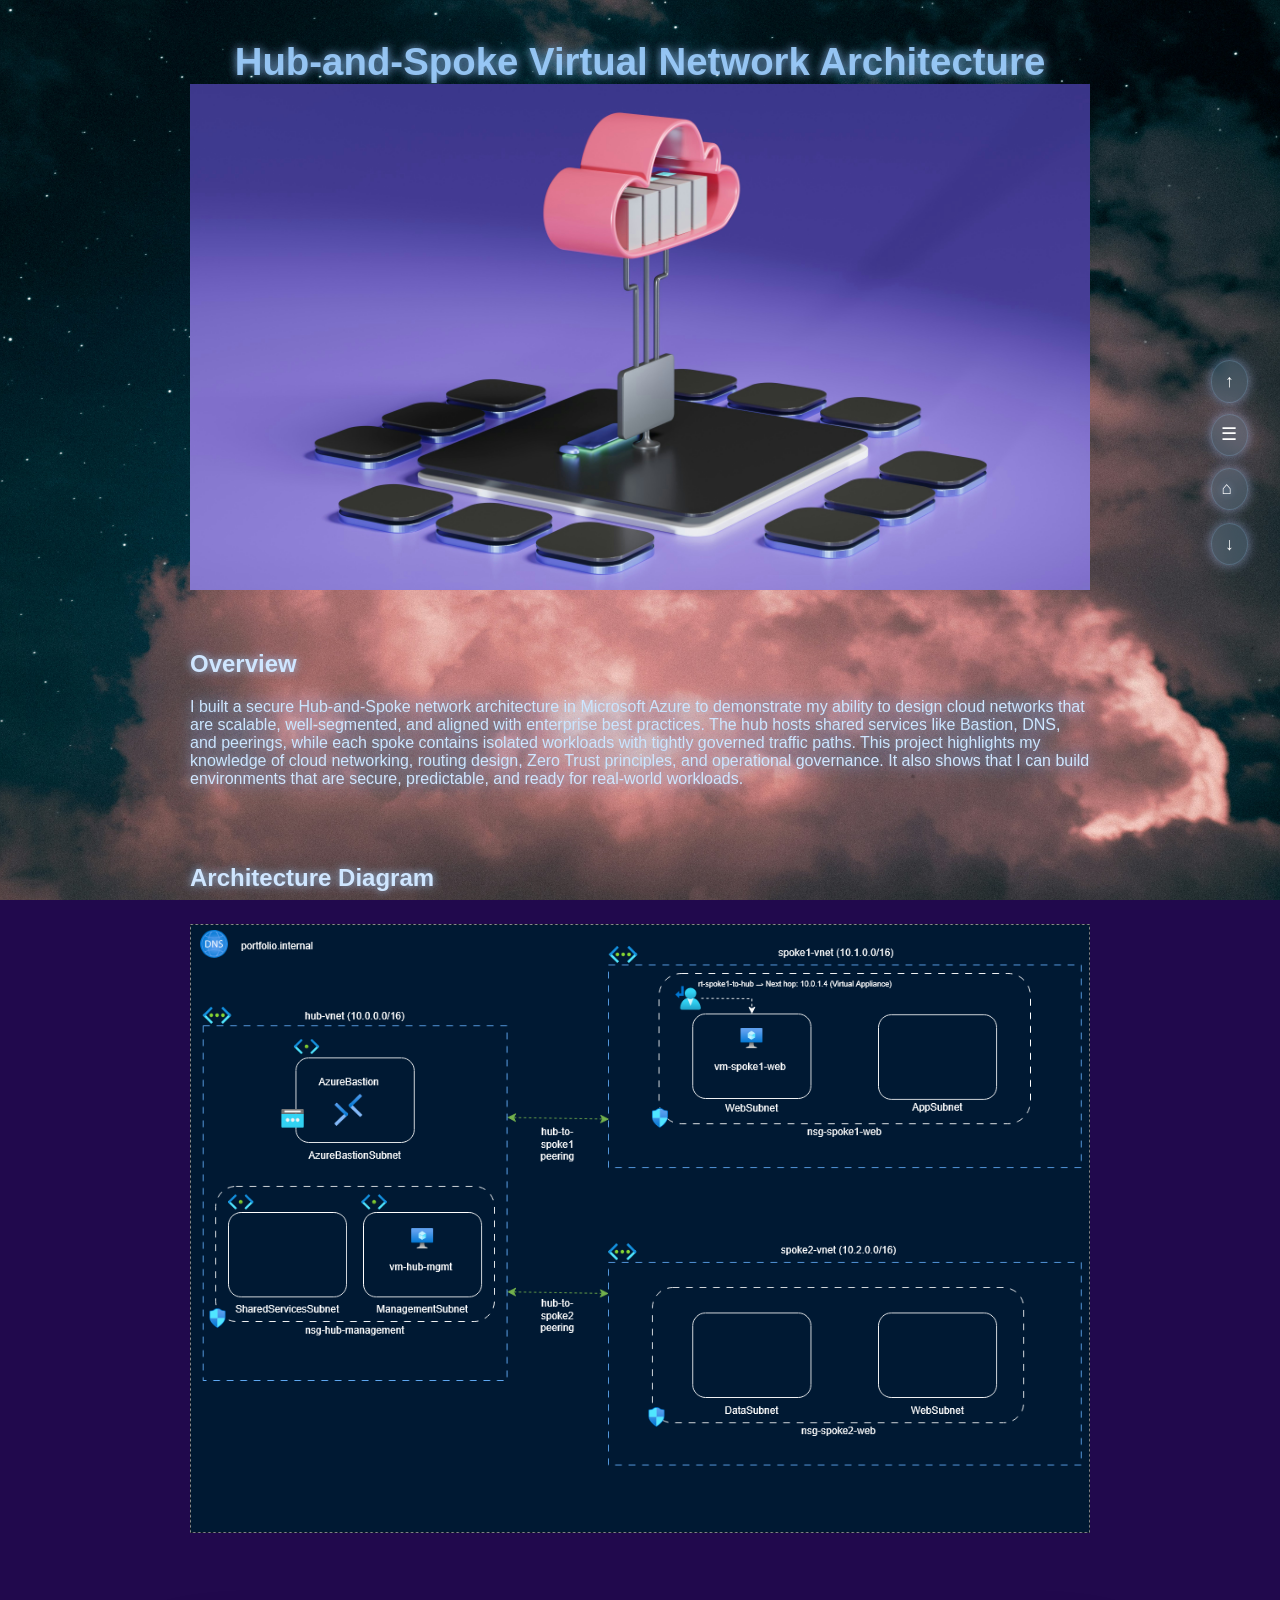
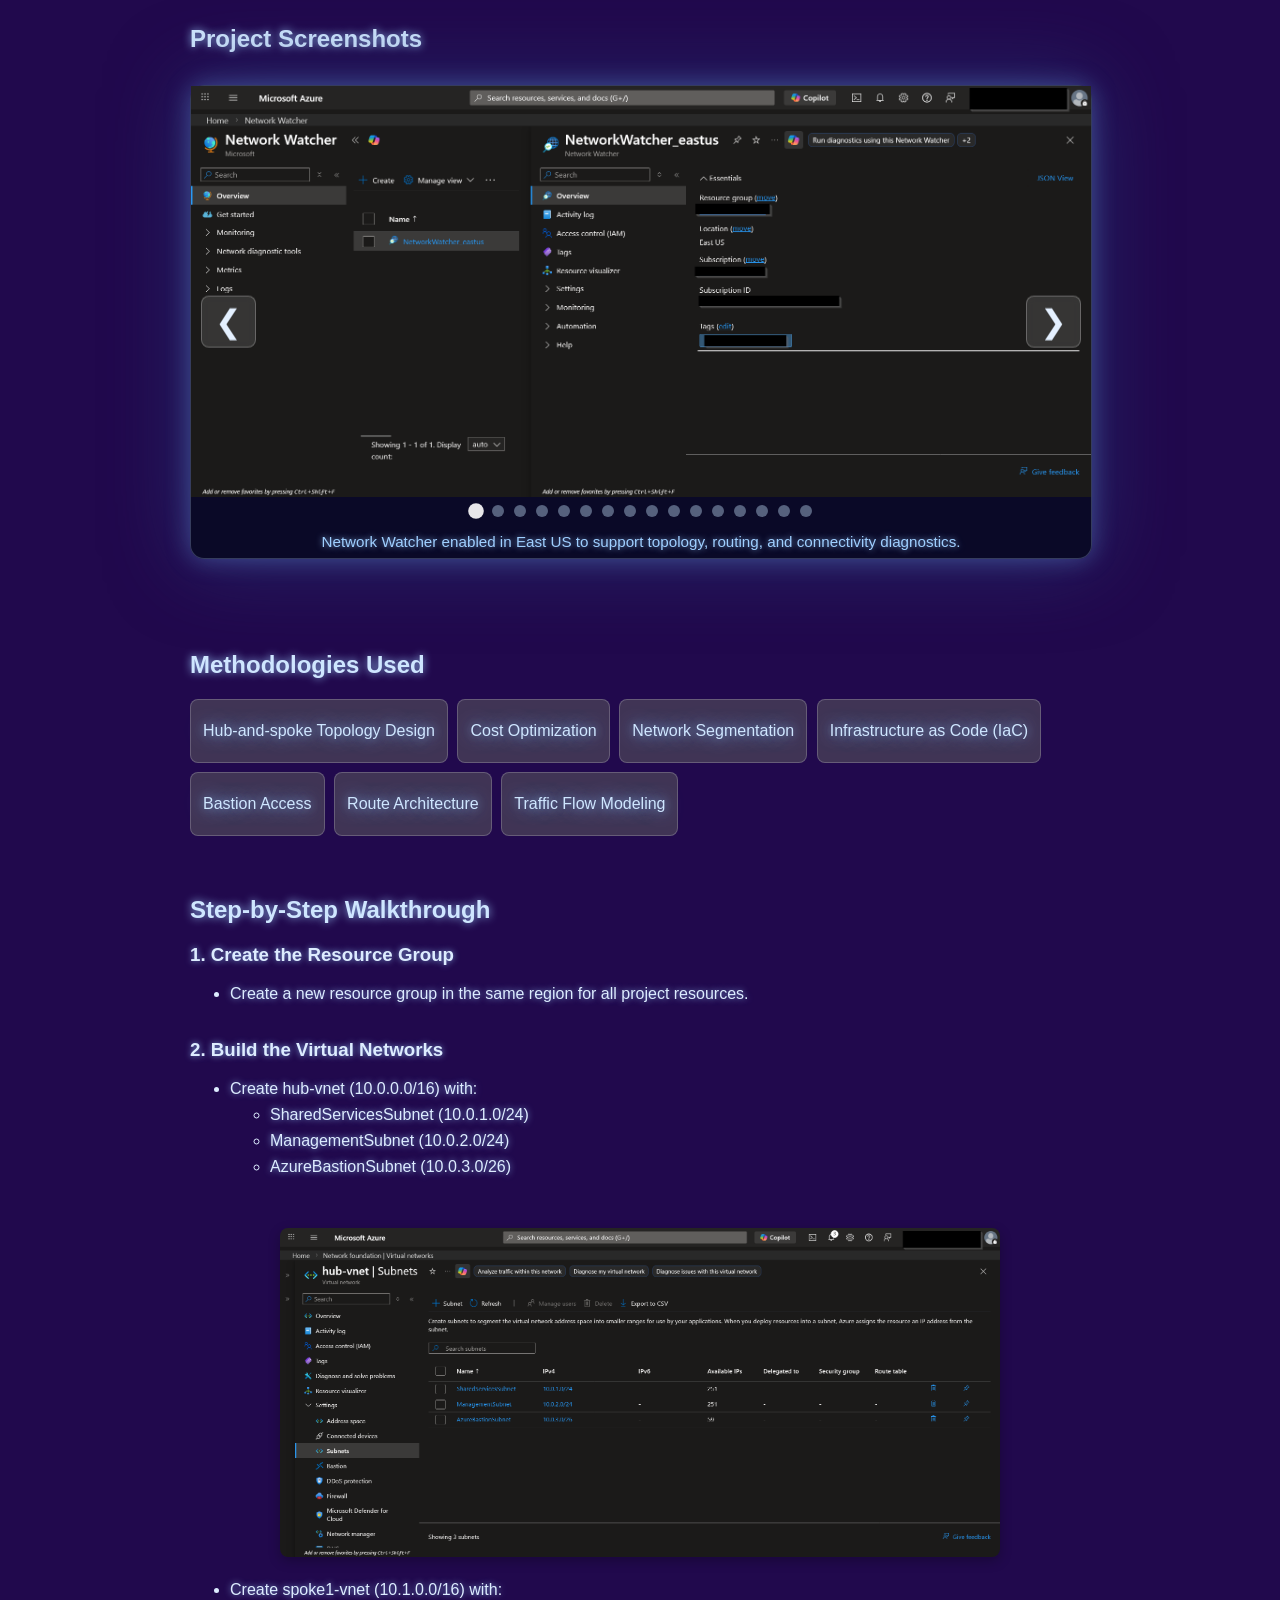
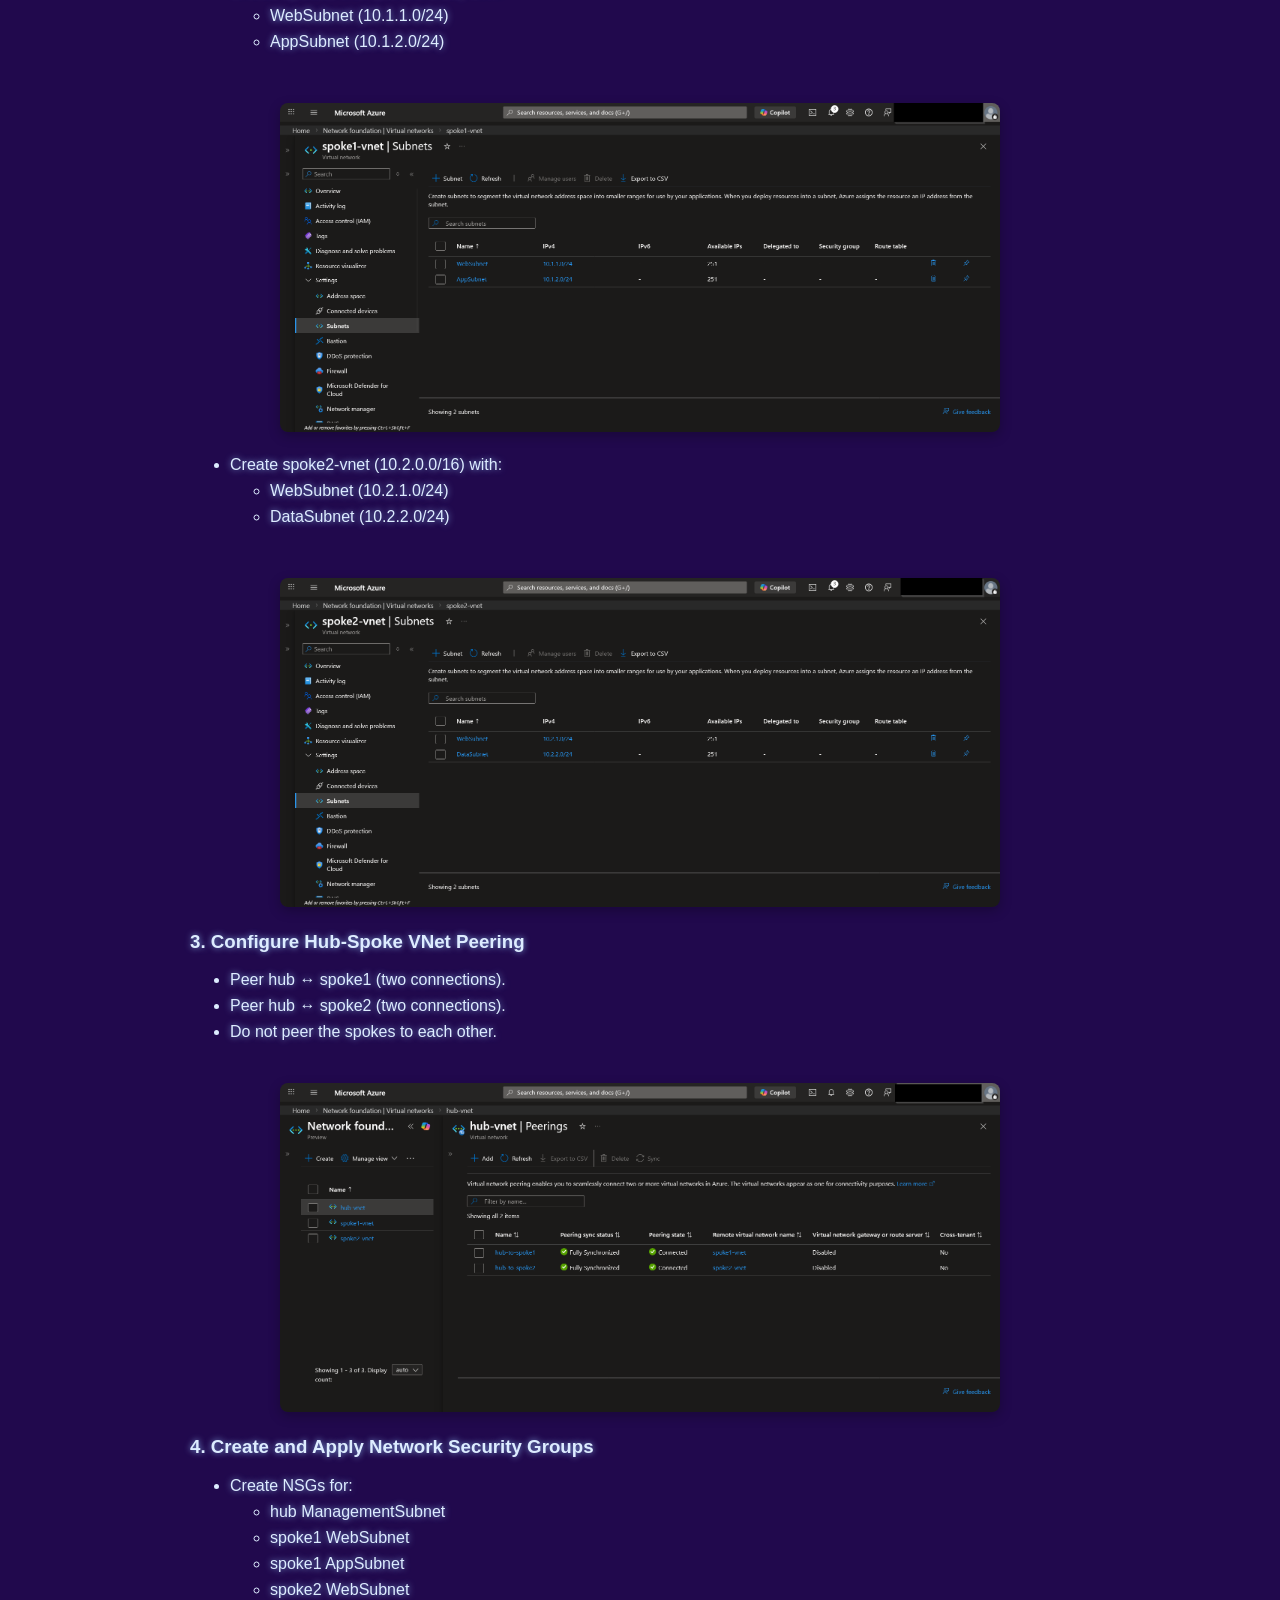
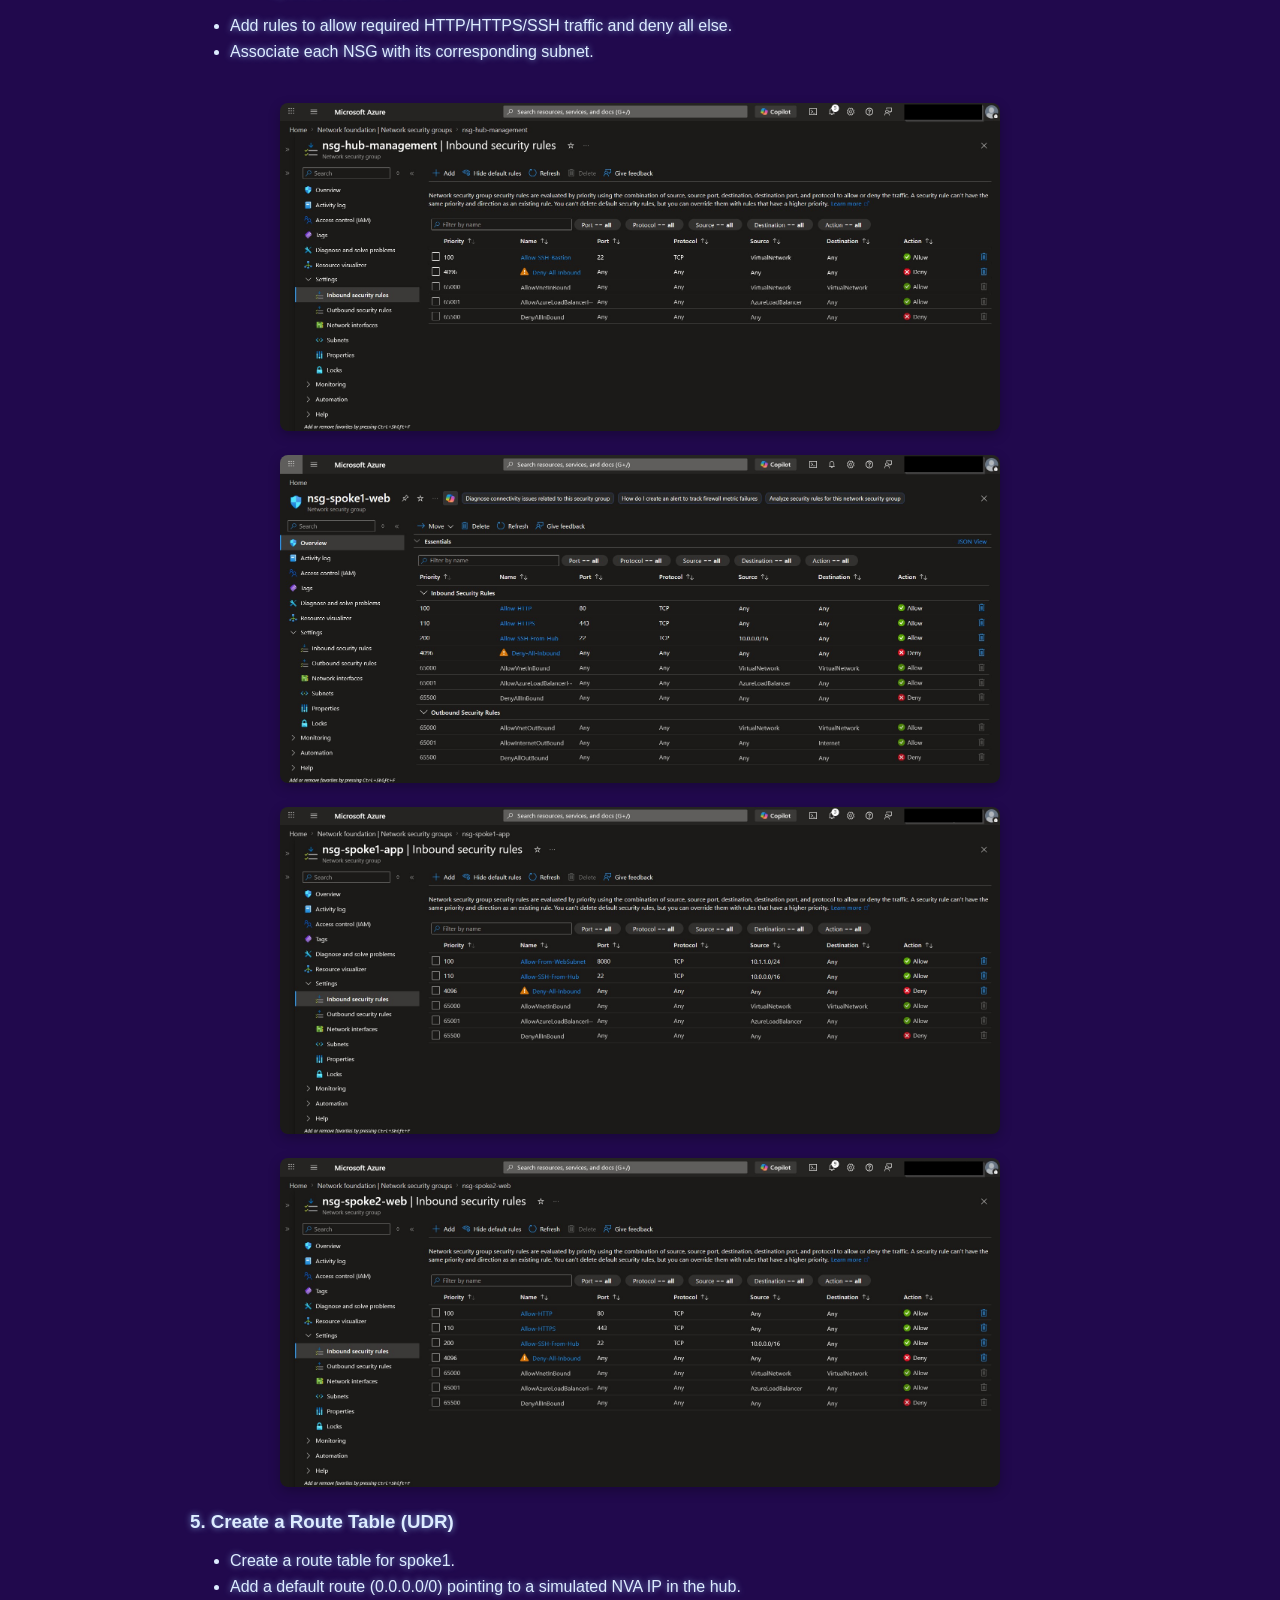
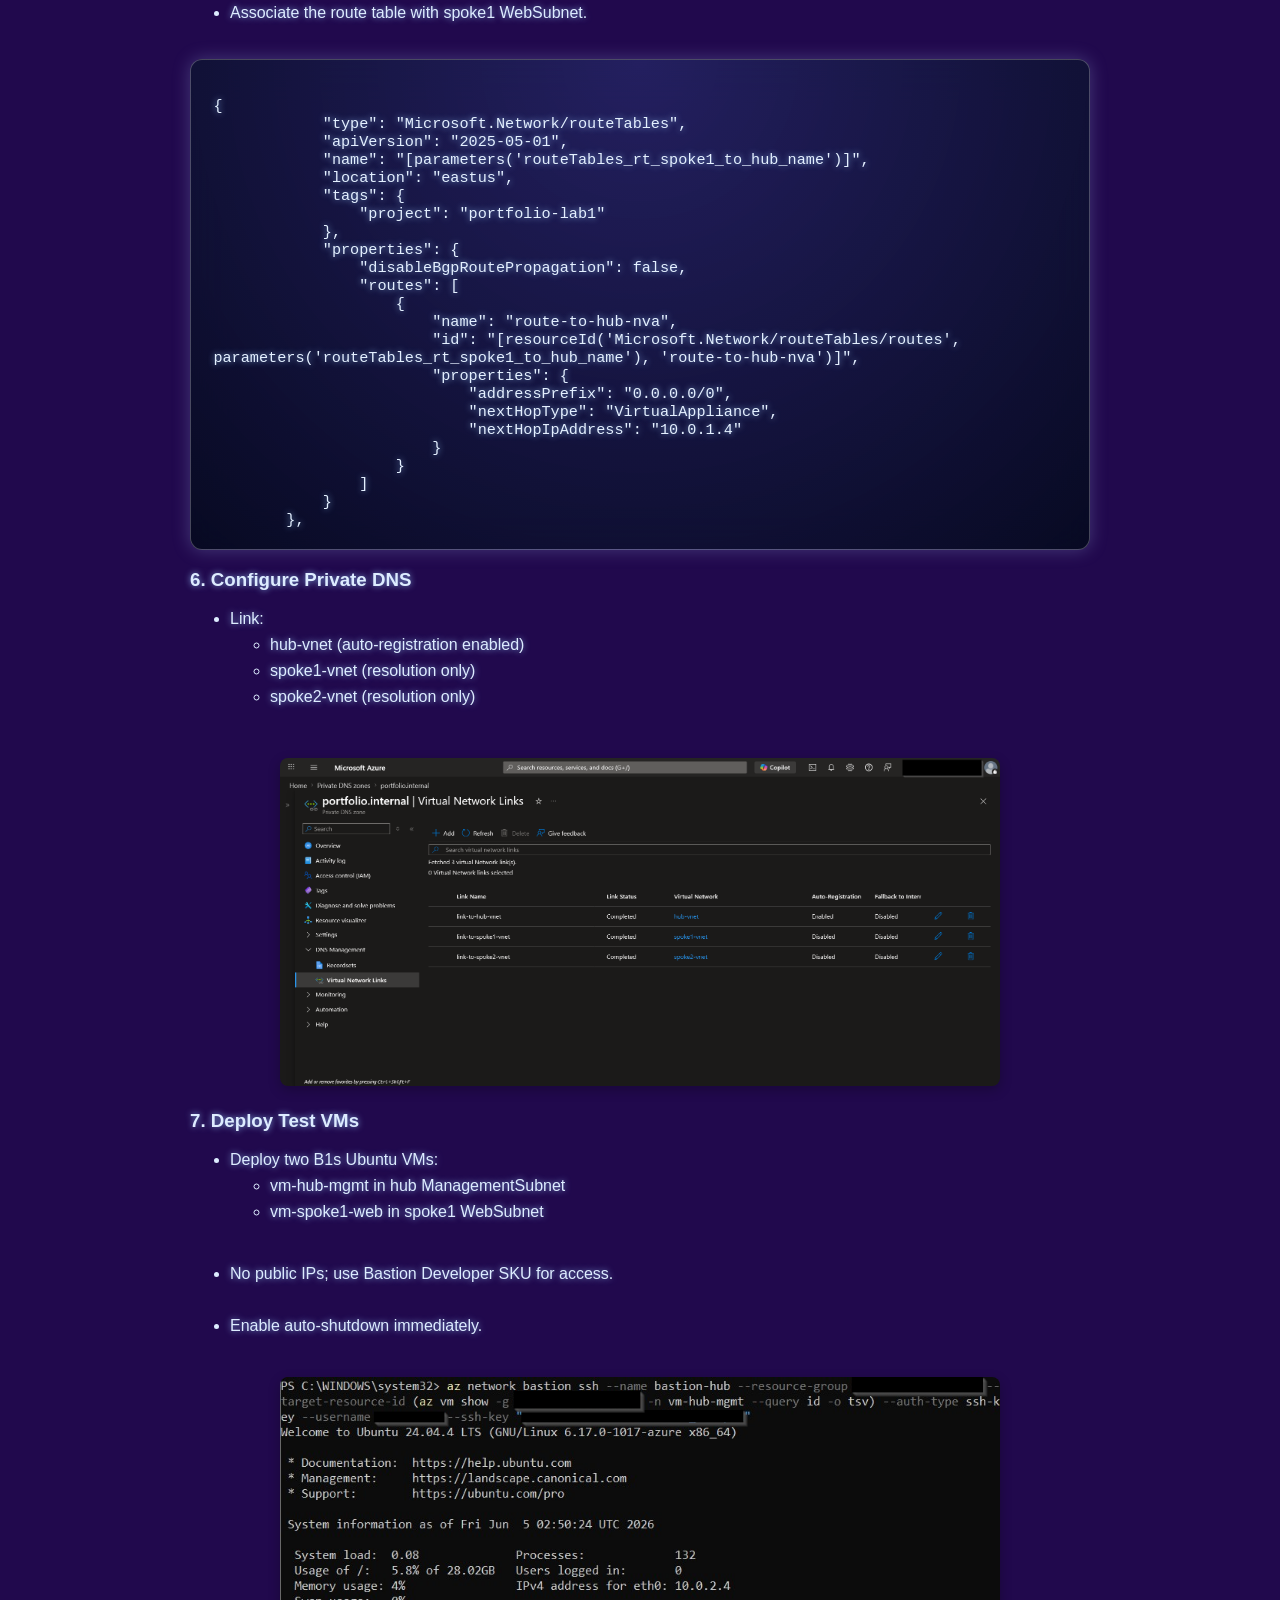
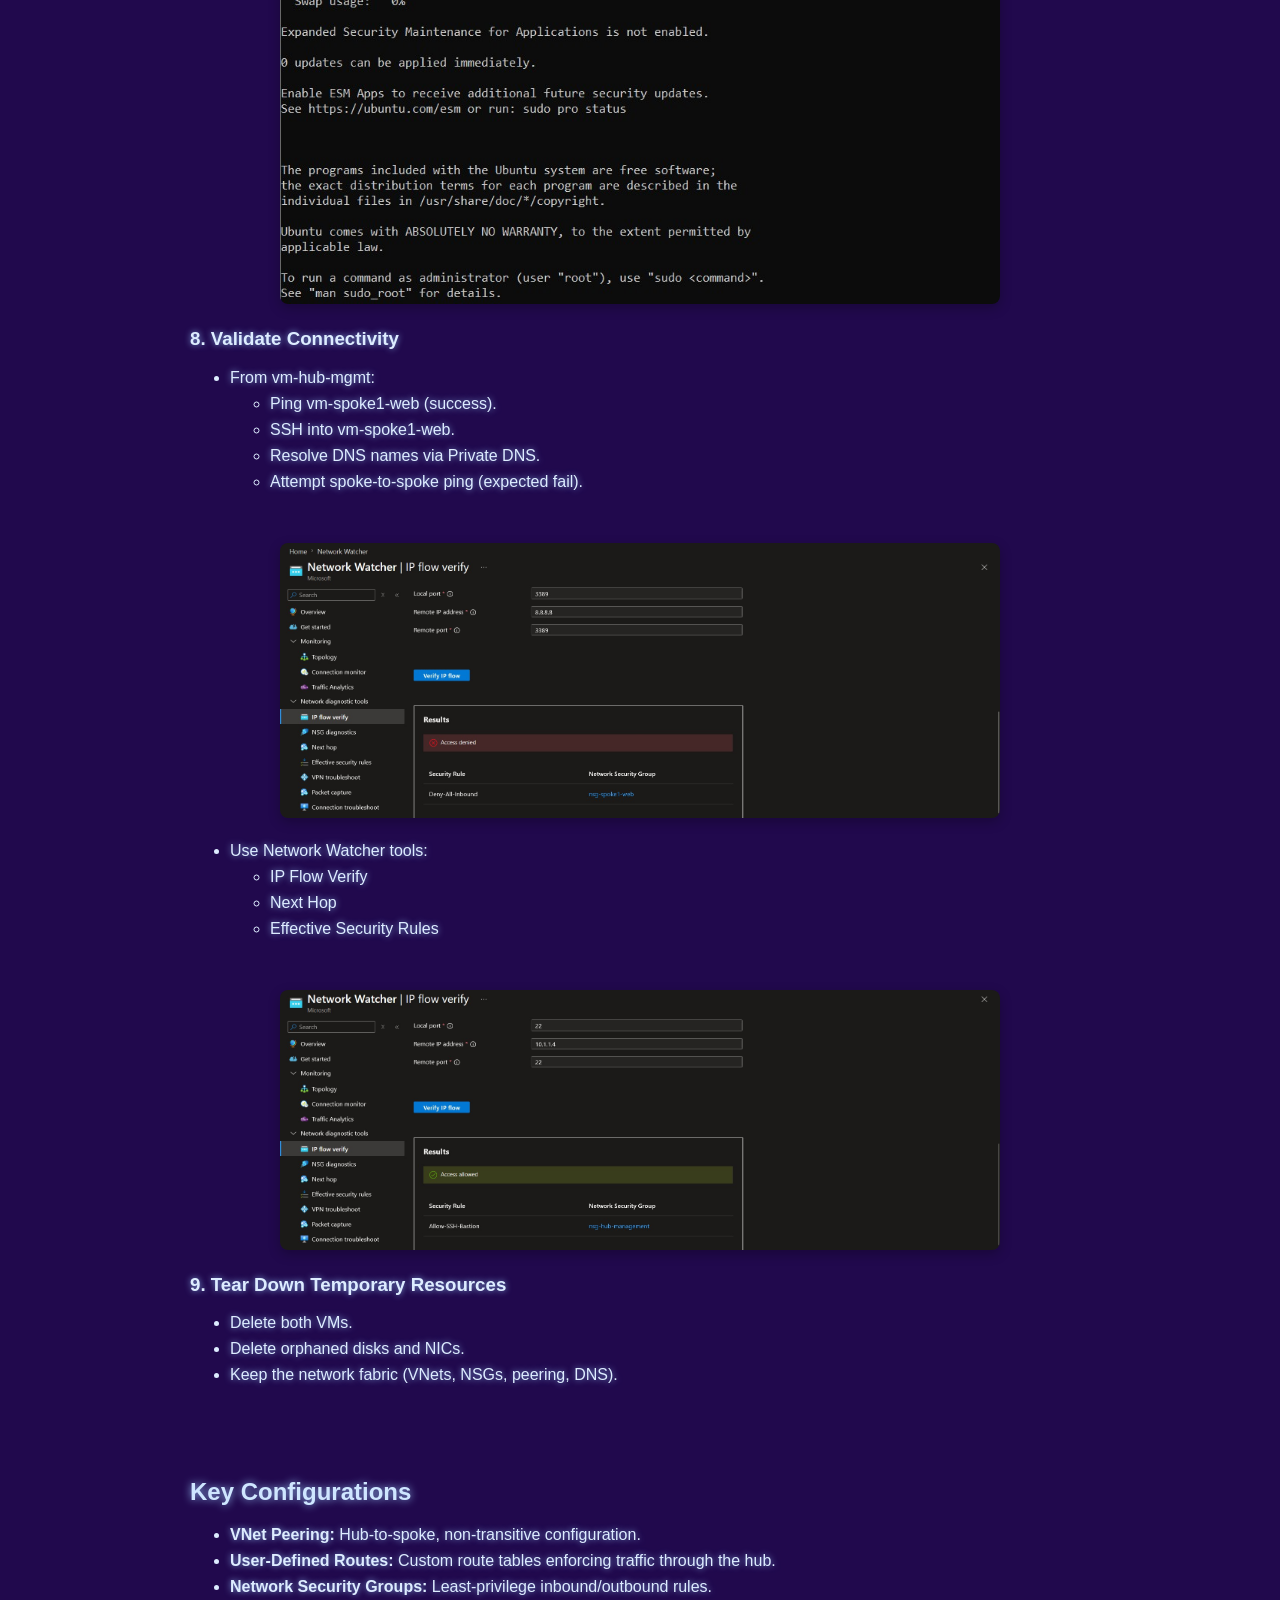
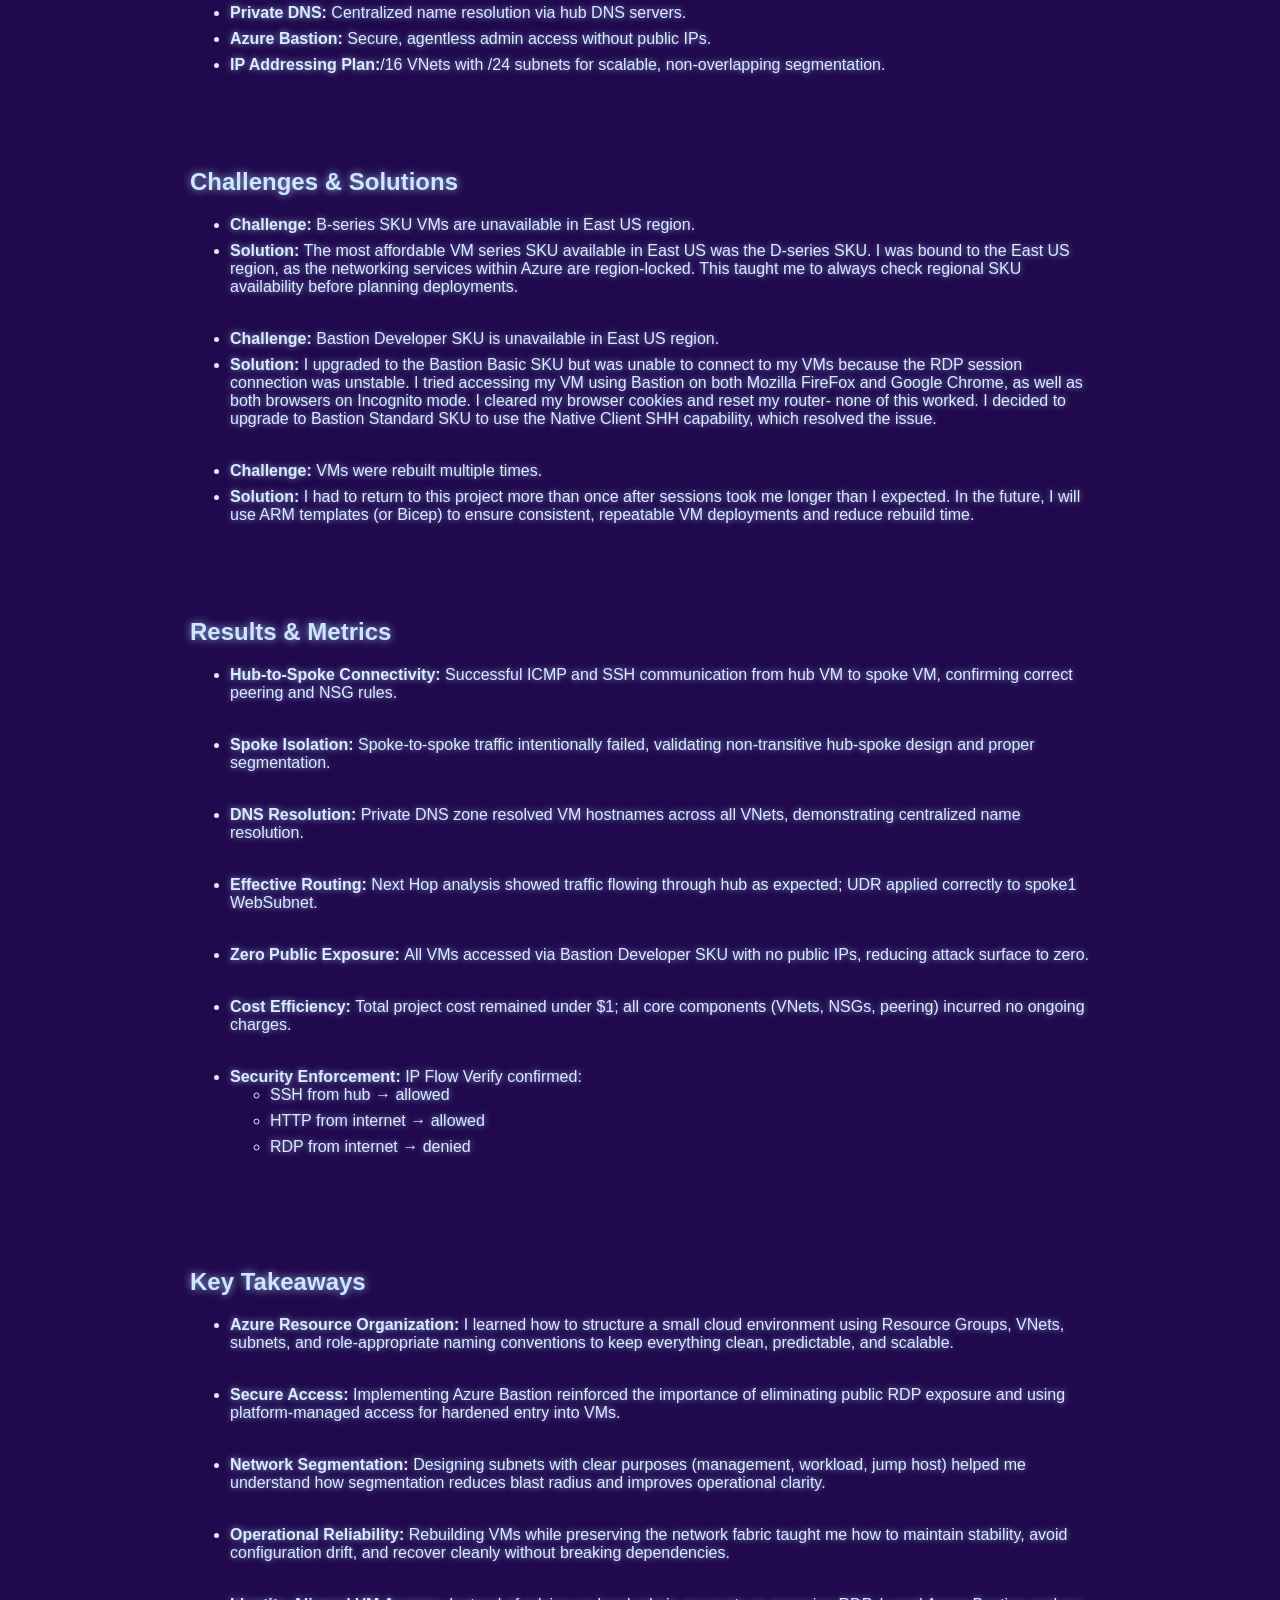
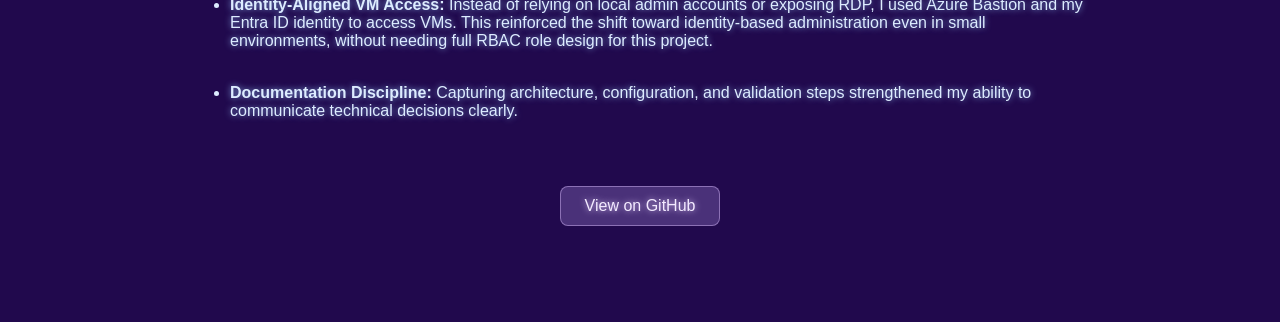
==== commit a8151eb5: "project title added to page" ====
--- a/projects/ProjectPage1.html
+++ b/projects/ProjectPage1.html
@@ -3,7 +3,7 @@
 <head>
   <meta charset="UTF-8">
   <link rel="icon" type="image/x-icon" href="../assets/images/site/favicon.ico">
-  <title>Project Title</title>
+  <title>Hub-and-Spoke Virtual Network Architecture</title>
 
   <!-- Global site styles -->
   <link rel="stylesheet" href="../styles.css">
--- a/assets/css/project.css
+++ b/assets/css/project.css
@@ -179,10 +179,12 @@
 }
 
 .hero-banner {
-  width: 60vw;
-  height: 55vh;
+  width: 100%;
+  max-width:100%;
+  height: auto;
+  min-height:40vh;
   background: url('../assets/images/projects/project1/herobanner.png') center/cover no-repeat;
-  display: flex;
+  display: block;
 }
 
 .under-construction-img {
